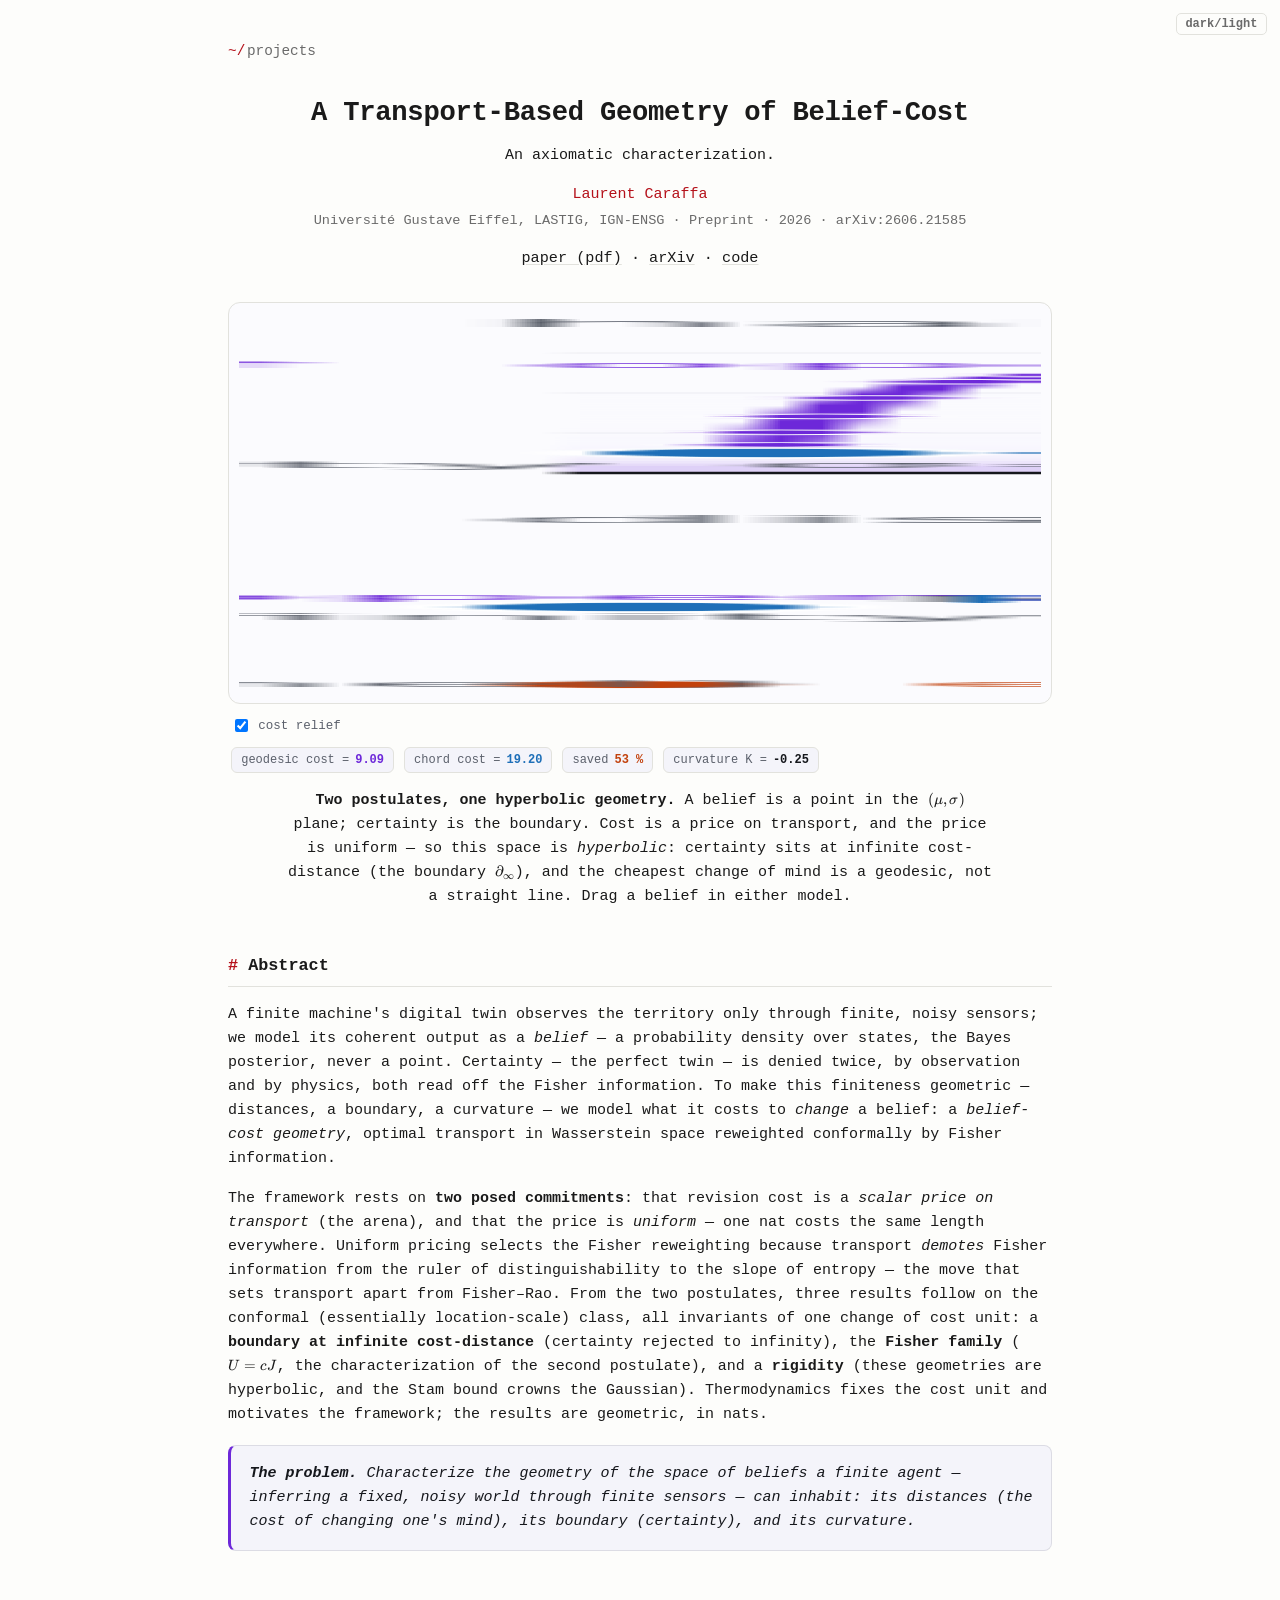
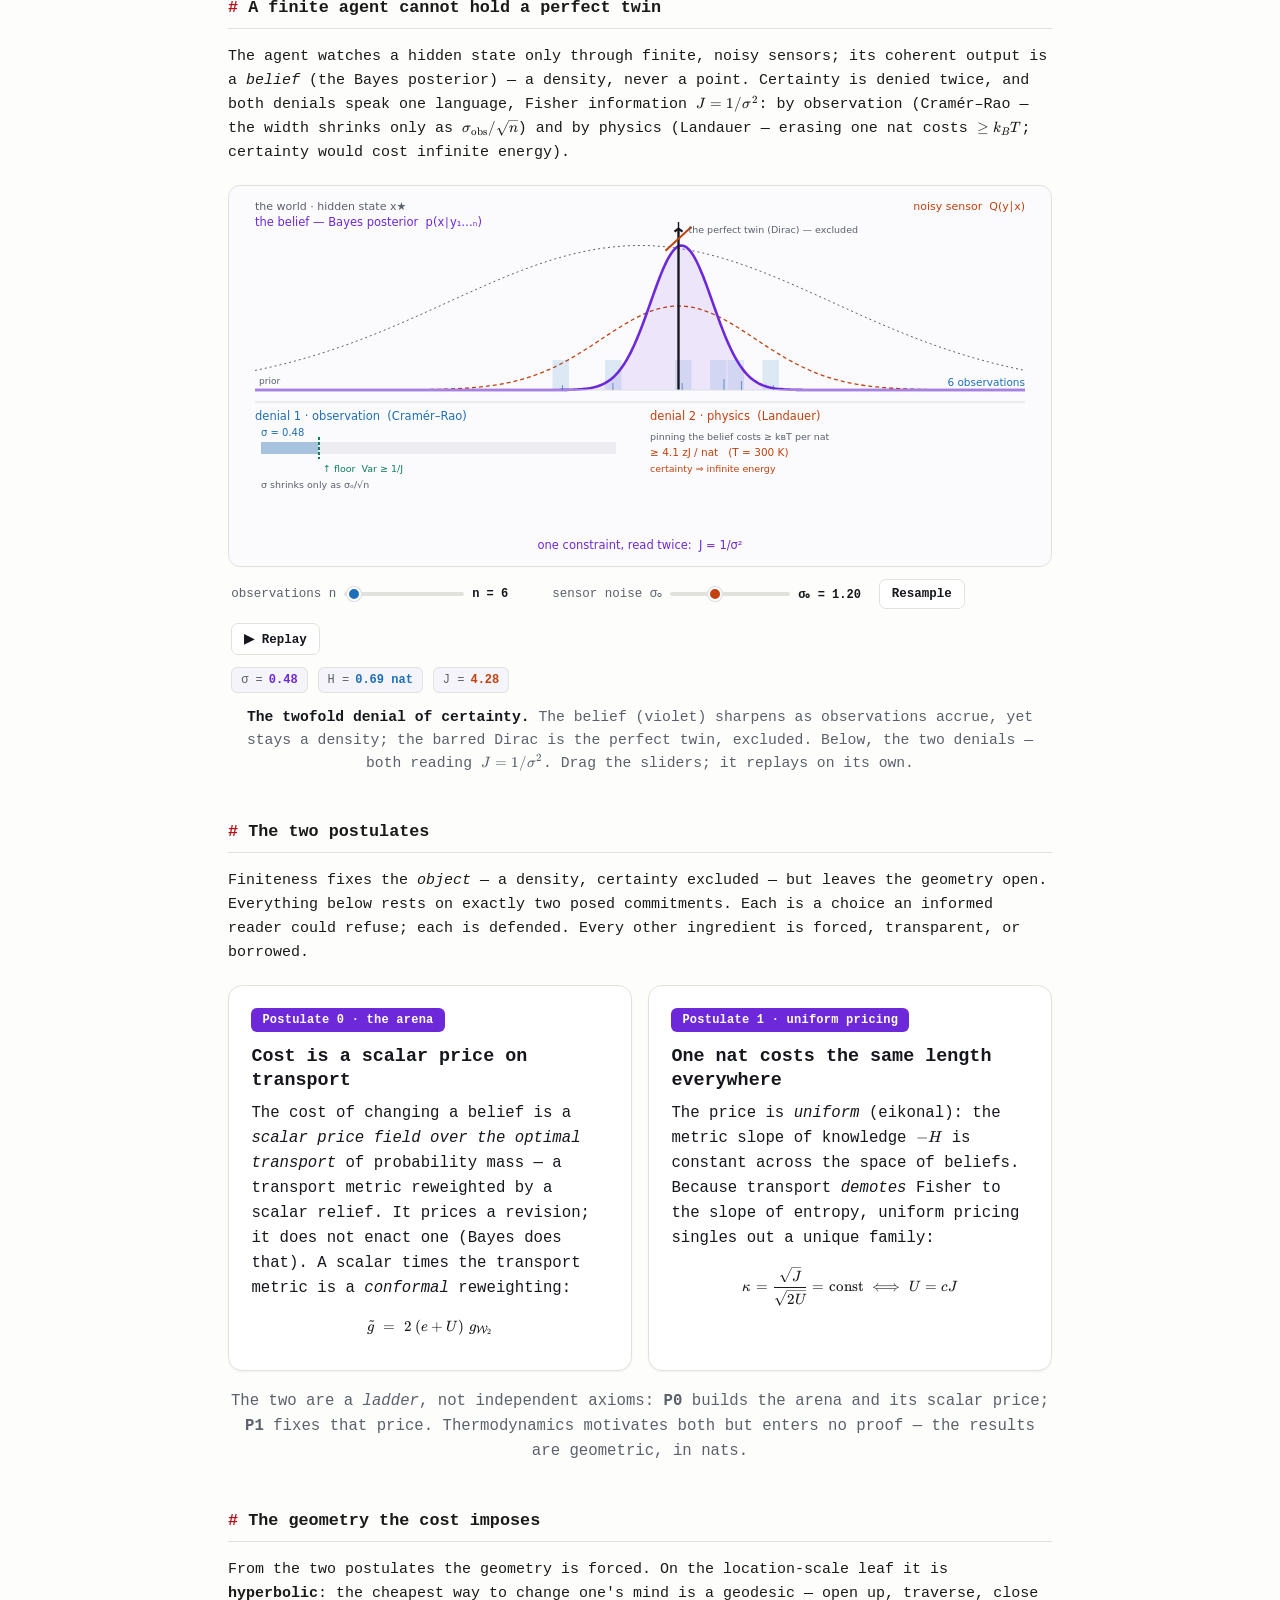
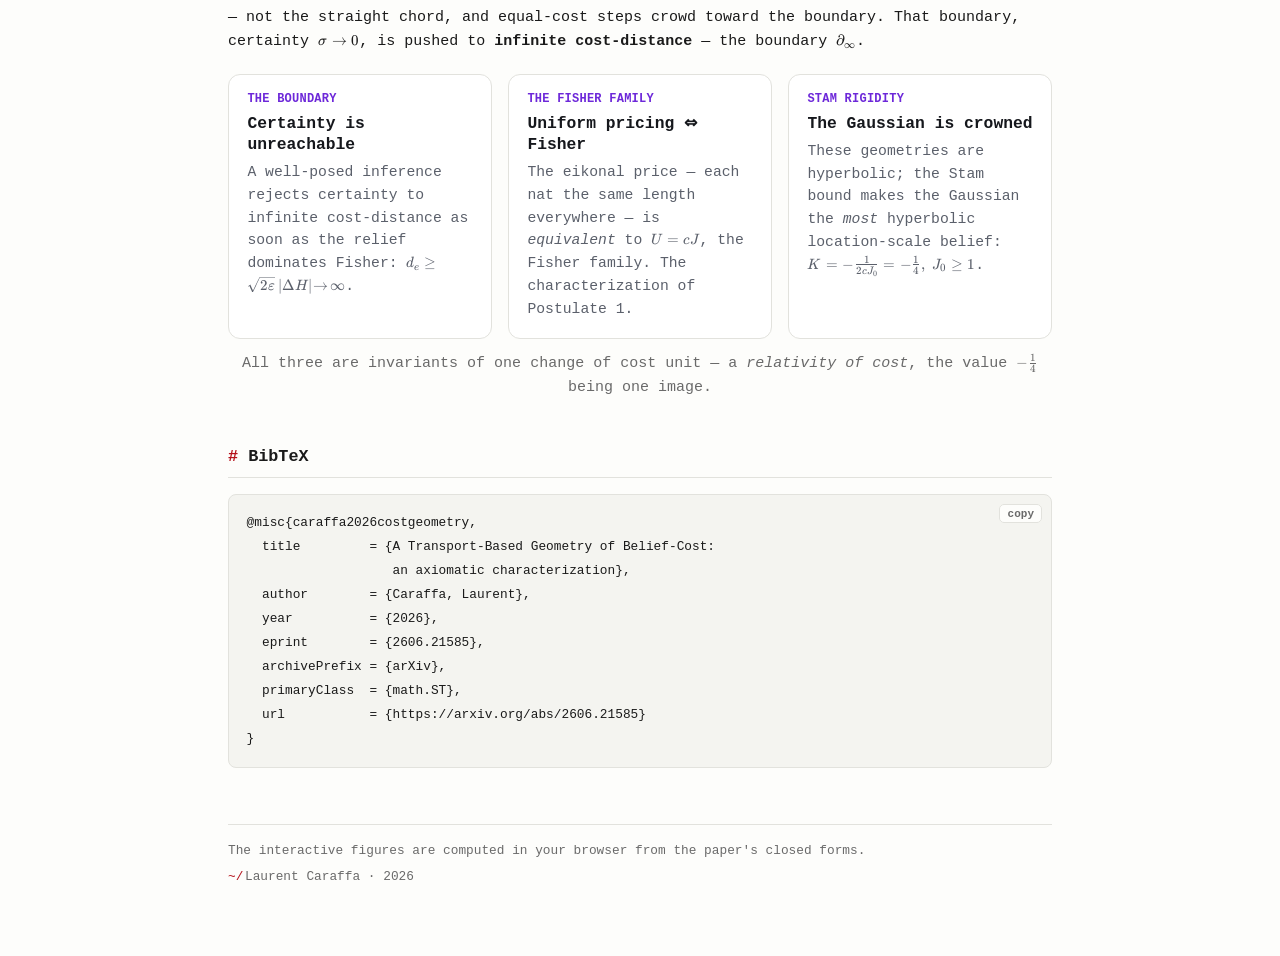
==== belief-cost-geometry/index.html @ e53a3c08 "update geom belief" ====
<!DOCTYPE html>
<html lang="en" data-theme="auto">
<head>
  <meta charset="utf-8">
  <meta name="viewport" content="width=device-width, initial-scale=1">

  <meta name="title" content="A Transport-Based Geometry of Belief-Cost — Laurent Caraffa">
  <meta name="description" content="A finite agent cannot hold a perfect twin of the world. From two postulates — cost is a price on transport, and the price is uniform — a hyperbolic geometry of belief follows, with certainty at infinite cost-distance.">
  <meta name="keywords" content="belief-cost geometry, optimal transport, Wasserstein, Fisher information, Bayesian inference, information geometry, entropy, thermodynamics of computation, Stam inequality">
  <meta name="author" content="Laurent Caraffa">

  <meta property="og:type" content="article">
  <meta property="og:title" content="A Transport-Based Geometry of Belief-Cost">
  <meta property="og:description" content="Two postulates, one hyperbolic geometry of belief. Interactive research-project page.">

  <meta name="citation_title" content="A Transport-Based Geometry of Belief-Cost: an axiomatic characterization">
  <meta name="citation_author" content="Caraffa, Laurent">
  <meta name="citation_publication_date" content="2026">
  <meta name="citation_arxiv_id" content="2606.21585">
  <meta name="citation_pdf_url" content="https://arxiv.org/pdf/2606.21585">
  <meta name="theme-color" content="#11131a">

  <title>A Transport-Based Geometry of Belief-Cost — Laurent Caraffa</title>
  <link rel="icon" href="../assets/favicon.svg">

  <link rel="stylesheet" href="vendor/katex/katex.min.css">
  <link rel="stylesheet" href="style.css">

  <script defer src="vendor/katex/katex.min.js"></script>
  <script type="module" src="js/main.js"></script>
  <script defer src="theme.js"></script>
</head>
<body>
  <button id="theme-toggle" class="theme-toggle" aria-label="toggle theme">dark/light</button>

  <main>
    <p class="back"><a href="../"><span class="prompt">~/</span>projects</a></p>

    <header class="page-head">
      <h1>A Transport-Based Geometry of Belief-Cost</h1>
      <p class="tagline">An axiomatic characterization.</p>
      <p class="authors"><a href="https://www.umr-lastig.fr/laurent-caraffa/">Laurent Caraffa</a></p>
      <p class="venue">Université Gustave Eiffel, LASTIG, IGN-ENSG · Preprint · 2026 · arXiv:2606.21585</p>
      <p class="links">
        <a href="https://arxiv.org/pdf/2606.21585">paper (pdf)</a> ·
        <a href="https://arxiv.org/abs/2606.21585">arXiv</a> ·
        <a href="https://github.com/lcaraffa/belief-cost-geometry">code</a>
      </p>
    </header>

    <!-- the geometry (headline figure) -->
    <section id="geometry" class="teaser">
      <div class="fig"><div data-fig="geometry"></div></div>
      <p class="fig-lead">
        <b>Two postulates, one hyperbolic geometry.</b> A belief is a point in the
        <span data-tex="(\mu,\sigma)"></span> plane; certainty is the boundary. Cost is a price on transport,
        and the price is uniform — so this space is <em>hyperbolic</em>: certainty sits at infinite
        cost-distance (the boundary <span data-tex="\partial_\infty"></span>), and the cheapest change of mind is a geodesic, not a straight line.
        <span style="white-space:nowrap">Drag a belief in either model.</span>
      </p>
    </section>

    <section>
      <h2>Abstract</h2>
      <p>A finite machine's digital twin observes the territory only through finite, noisy sensors; we
        model its coherent output as a <em>belief</em> — a probability density over states, the Bayes
        posterior, never a point. Certainty — the perfect twin — is denied twice, by observation and by
        physics, both read off the Fisher information. To make this finiteness geometric — distances, a
        boundary, a curvature — we model what it costs to <em>change</em> a belief: a
        <em>belief-cost geometry</em>, optimal transport in Wasserstein space reweighted conformally by
        Fisher information.</p>
      <p>The framework rests on <strong>two posed commitments</strong>: that revision cost is a
        <em>scalar price on transport</em> (the arena), and that the price is <em>uniform</em> — one nat
        costs the same length everywhere. Uniform pricing selects the Fisher reweighting because transport
        <em>demotes</em> Fisher information from the ruler of distinguishability to the slope of entropy
        — the move that sets transport apart from Fisher–Rao. From the two postulates, three results
        follow on the conformal (essentially location-scale) class, all invariants of one change of cost
        unit: a <strong>boundary at infinite cost-distance</strong> (certainty rejected to infinity), the
        <strong>Fisher family</strong> (<span data-tex="U=cJ"></span>, the characterization of the second
        postulate), and a <strong>rigidity</strong> (these geometries are hyperbolic, and the Stam bound
        crowns the Gaussian). Thermodynamics fixes the cost unit and motivates the framework; the results
        are geometric, in nats.</p>
      <div class="problembox">
        <strong>The problem.</strong> Characterize the geometry of the space of beliefs a finite agent —
        inferring a fixed, noisy world through finite sensors — can inhabit: its <em>distances</em> (the
        cost of changing one's mind), its <em>boundary</em> (certainty), and its <em>curvature</em>.
      </div>
    </section>

    <section id="problem">
      <h2>A finite agent cannot hold a perfect twin</h2>
      <p>The agent watches a hidden state only through finite, noisy sensors; its coherent output is a
        <em>belief</em> (the Bayes posterior) — a density, never a point. Certainty is denied twice, and both
        denials speak one language, Fisher information <span data-tex="J=1/\sigma^2"></span>: by observation
        (Cramér–Rao — the width shrinks only as <span data-tex="\sigma_{\mathrm{obs}}/\sqrt n"></span>) and by
        physics (Landauer — erasing one nat costs <span data-tex="\ge k_BT"></span>; certainty would cost
        infinite energy).</p>
      <div class="fig"><div data-fig="twin"></div></div>
      <p class="caption"><b>The twofold denial of certainty.</b> The belief (violet) sharpens
        as observations accrue, yet stays a density; the barred Dirac is the perfect twin, excluded. Below, the
        two denials — both reading <span data-tex="J=1/\sigma^2"></span>. Drag the sliders; it replays on its own.</p>
    </section>

    <section>
      <h2>The two postulates</h2>
      <p>Finiteness fixes the <em>object</em> — a density, certainty excluded — but leaves the geometry
        open. Everything below rests on exactly two posed commitments. Each is a choice an informed reader
        could refuse; each is defended. Every other ingredient is forced, transparent, or borrowed.</p>
      <div class="cards">
        <div class="post">
          <span class="tag">Postulate 0 · the arena</span>
          <h3>Cost is a scalar price on transport</h3>
          <p>The cost of changing a belief is a <em>scalar price field over the optimal transport</em> of
            probability mass — a transport metric reweighted by a scalar relief. It prices a revision; it does
            not enact one (Bayes does that). A scalar times the transport metric is a <em>conformal</em>
            reweighting:</p>
          <div class="formula-center" data-tex="\tilde g \;=\; 2\,(e+U)\,\,g_{\mathcal W_2}" data-display="1"></div>
        </div>
        <div class="post">
          <span class="tag">Postulate 1 · uniform pricing</span>
          <h3>One nat costs the same length everywhere</h3>
          <p>The price is <em>uniform</em> (eikonal): the metric slope of knowledge <span data-tex="-H"></span>
            is constant across the space of beliefs. Because transport <em>demotes</em> Fisher to the slope of
            entropy, uniform pricing singles out a unique family:</p>
          <div class="formula-center" data-tex="\kappa=\frac{\sqrt J}{\sqrt{2U}}=\text{const}\;\Longleftrightarrow\; U=cJ" data-display="1"></div>
        </div>
      </div>
      <p class="ladder">The two are a <em>ladder</em>, not independent axioms: <strong>P0</strong> builds the
        arena and its scalar price; <strong>P1</strong> fixes that price. Thermodynamics motivates both but
        enters no proof — the results are geometric, in nats.</p>
    </section>

    <section>
      <h2>The geometry the cost imposes</h2>
      <p>From the two postulates the geometry is forced. On the location-scale leaf it is
        <strong>hyperbolic</strong>: the cheapest way to change one's mind is a geodesic — open up,
        traverse, close — not the straight chord, and equal-cost steps crowd toward the boundary. That
        boundary, certainty <span data-tex="\sigma\to0"></span>, is pushed to <strong>infinite
        cost-distance</strong> — the boundary <span data-tex="\partial_\infty"></span>.</p>
      <div class="cards-3">
        <div class="res">
          <div class="rk">The boundary</div>
          <h3>Certainty is unreachable</h3>
          <p>A well-posed inference rejects certainty to infinite cost-distance as soon as the relief dominates Fisher:
            <span data-tex="d_e\ge\sqrt{2\varepsilon}\,|\Delta H|\!\to\!\infty"></span>.</p>
        </div>
        <div class="res">
          <div class="rk">The Fisher family</div>
          <h3>Uniform pricing ⇔ Fisher</h3>
          <p>The eikonal price — each nat the same length everywhere — is <em>equivalent</em> to
            <span data-tex="U=cJ"></span>, the Fisher family. The characterization of Postulate 1.</p>
        </div>
        <div class="res">
          <div class="rk">Stam rigidity</div>
          <h3>The Gaussian is crowned</h3>
          <p>These geometries are hyperbolic; the Stam bound makes the Gaussian the <em>most</em> hyperbolic
            location-scale belief: <span data-tex="K=-\tfrac{1}{2cJ_0}=-\tfrac14,\; J_0\ge1"></span>.</p>
        </div>
      </div>
      <p class="closing">All three are invariants of one change of cost unit — a <em>relativity of cost</em>,
        the value <span data-tex="-\tfrac14"></span> being one image.</p>
    </section>

    <section>
      <h2>BibTeX</h2>
      <pre class="bibtex"><button class="copy" type="button" aria-label="copy bibtex">copy</button><code>@misc{caraffa2026costgeometry,
  title         = {A Transport-Based Geometry of Belief-Cost:
                   an axiomatic characterization},
  author        = {Caraffa, Laurent},
  year          = {2026},
  eprint        = {2606.21585},
  archivePrefix = {arXiv},
  primaryClass  = {math.ST},
  url           = {https://arxiv.org/abs/2606.21585}
}</code></pre>
    </section>

    <footer>
      <p>The interactive figures are computed in your browser from the paper's closed forms.</p>
      <p><a href="../"><span class="prompt">~/</span>Laurent Caraffa</a> · <span id="year"></span></p>
    </footer>
  </main>

  <script>
    document.getElementById("year").textContent = new Date().getFullYear();
    document.querySelectorAll(".copy").forEach(btn => {
      btn.addEventListener("click", () => {
        const code = btn.parentElement.querySelector("code").textContent;
        navigator.clipboard.writeText(code).then(() => {
          const prev = btn.textContent;
          btn.textContent = "copied";
          setTimeout(() => (btn.textContent = prev), 1200);
        });
      });
    });
  </script>
</body>
</html>
---- belief-cost-geometry/style.css ----
/* style.css — belief-cost-geometry project page.
   Lightweight monospace page (Sparkling-Wasure style) that keeps the two
   interactive canvas figures + KaTeX. Figure semantics (belief=violet,
   info=blue, energy=orange) mirror js/util.js; the canvas .stage stays light
   in both themes. Single self-contained sheet — no Bulma, no template. */

:root {
  --bg: #fdfdfb; --fg: #1a1a1a; --muted: #6a6a6a;
  --accent: #b5121b; --accent-hover: #8e0e15; --line: #e2e2dd; --code-bg: #f4f4f0;
  /* figure semantics */
  --belief: #6D28D9; --info: #1E6FB8; --energy: #C2410C; --proved: #0E7C5A;
  --ink: #15171C; --ink-2: #5B606B; --hair: #DCDCE4;
  --surface: #ffffff; --surface-2: #f4f4fa;
  --shadow-sm: 0 1px 2px rgb(0 0 0 / .05);
  --mono: ui-monospace, "SF Mono", "JetBrains Mono", "IBM Plex Mono",
          Menlo, Consolas, "Liberation Mono", monospace;
}
:root[data-theme="dark"] {
  --bg: #11131a; --fg: #d6d6d0; --muted: #7e8696;
  --accent: #ff5f6d; --accent-hover: #ff8088; --line: #232631; --code-bg: #171a22;
  --ink: #d6d6d0; --ink-2: #9aa1ad; --hair: #222633;
  --surface: #171a22; --surface-2: #1b1e27;
  --shadow-sm: 0 1px 2px rgb(0 0 0 / .25);
}
@media (prefers-color-scheme: dark) {
  :root[data-theme="auto"] {
    --bg: #11131a; --fg: #d6d6d0; --muted: #7e8696;
    --accent: #ff5f6d; --accent-hover: #ff8088; --line: #232631; --code-bg: #171a22;
    --ink: #d6d6d0; --ink-2: #9aa1ad; --hair: #222633;
    --surface: #171a22; --surface-2: #1b1e27;
    --shadow-sm: 0 1px 2px rgb(0 0 0 / .25);
  }
}

* { box-sizing: border-box; }
html, body { background: var(--bg); }
body {
  margin: 0; color: var(--fg);
  font-family: var(--mono); font-size: 15px; line-height: 1.6;
}
main { max-width: 54rem; margin: 0 auto; padding: 2.5rem 1.25rem 4rem; }

a {
  color: var(--fg); text-decoration: underline;
  text-decoration-color: var(--line); text-underline-offset: 2px;
}
a:hover { color: var(--accent); text-decoration-color: var(--accent); }
.prompt { color: var(--accent); margin-right: .1rem; }
em { font-style: italic; }
strong { font-weight: 600; }

/* back link + theme toggle */
.back { margin: 0 0 1.75rem; font-size: .9rem; }
.back a { color: var(--muted); text-decoration: none; }
.back a:hover { color: var(--accent); }
.theme-toggle {
  position: fixed; top: .8rem; right: .8rem; z-index: 50;
  font: 600 12px var(--mono); color: var(--muted);
  background: var(--bg); border: 1px solid var(--line);
  border-radius: 5px; padding: .2rem .55rem; cursor: pointer;
}
.theme-toggle:hover { color: var(--accent); border-color: var(--accent); }

/* header */
.page-head { text-align: center; }
.page-head h1 { font-size: 1.7rem; font-weight: 600; margin: 0; letter-spacing: -.01em; }
.tagline { color: var(--fg); margin: .6rem auto .9rem; max-width: 40rem; }
.authors { margin: .5rem 0 .2rem; }
.authors a { color: var(--accent); text-decoration: none; }
.authors a:hover { text-decoration: underline; }
.venue { color: var(--muted); font-size: .85rem; margin: .2rem 0 .9rem; }
.links { font-size: .95rem; margin: 0; }

/* sections */
section { margin-top: 2.75rem; }
section.teaser { margin-top: 2rem; }
h2 {
  font-size: 1.05rem; font-weight: 600; margin: 0 0 1rem;
  padding-bottom: .4rem; border-bottom: 1px solid var(--line);
}
h2::before { content: "# "; color: var(--accent); }
section p { margin: 0 0 1rem; }
section p:last-child { margin-bottom: 0; }
.fig-lead { text-align: center; color: var(--fg); margin: 1rem auto 0; max-width: 44rem; }
.closing { text-align: center; color: var(--muted); margin-top: .8rem; }

/* ---- interactive figures (canvas + controls) --------------------------- */
.fig { margin: 1.25rem 0 .5rem; }
.stage { border: 1px solid var(--line); border-radius: 12px; background: #FBFBFE; padding: 10px; overflow: hidden; }
.fig canvas { display: block; width: 100%; border-radius: 6px; touch-action: none; }
.caption { font-size: .92rem; line-height: 1.55; color: var(--ink-2); margin: .8rem .2rem 0; text-align: center; }
.caption b { color: var(--ink); font-weight: 650; }
.figerr { color: var(--energy); font: 13px var(--mono); padding: 20px; }

.controls { display: flex; flex-wrap: wrap; gap: 14px 18px; align-items: center; margin: .75rem .2rem 0; }
.ctl { display: flex; align-items: center; gap: 8px; font: 500 12.5px/1 var(--mono); color: var(--ink-2); }
.sl-lab { white-space: nowrap; }
input[type=range].sl { -webkit-appearance: none; appearance: none; height: 4px; width: 120px; border-radius: 3px; background: var(--line); outline: none; margin: 0; }
input[type=range].sl::-webkit-slider-thumb { -webkit-appearance: none; width: 14px; height: 14px; border-radius: 50%; background: var(--belief); border: 2px solid #fff; box-shadow: 0 0 0 1px var(--hair); cursor: pointer; }
input[type=range].sl::-moz-range-thumb { width: 14px; height: 14px; border: 2px solid #fff; border-radius: 50%; background: var(--belief); cursor: pointer; }
input[type=range].sl-info::-webkit-slider-thumb { background: var(--info); }
input[type=range].sl-info::-moz-range-thumb { background: var(--info); }
input[type=range].sl-energie::-webkit-slider-thumb { background: var(--energy); }
input[type=range].sl-energie::-moz-range-thumb { background: var(--energy); }
.sl-val { font: 600 12px var(--mono); color: var(--ink); min-width: 62px; }
.btn { font: 600 12.5px var(--mono); color: var(--ink); background: var(--surface); border: 1px solid var(--line); border-radius: 7px; padding: 7px 12px; cursor: pointer; }
.btn:hover { border-color: var(--belief); color: var(--belief); }
.tg { display: inline-flex; align-items: center; gap: 7px; font: 500 12.5px var(--mono); color: var(--ink-2); cursor: pointer; }
.readouts { display: flex; flex-wrap: wrap; gap: 8px 10px; margin: .75rem .2rem 0; }
.ro { display: inline-flex; align-items: baseline; gap: 6px; font: 600 12px var(--mono); background: var(--surface-2); border: 1px solid var(--line); border-radius: 6px; padding: 5px 9px; }
.ro-k { color: var(--ink-2); font-weight: 500; }
.ro-v { color: var(--ink); }
.ro-soudure { color: var(--belief); } .ro-info { color: var(--info); } .ro-energie { color: var(--energy); } .ro-encre { color: var(--ink); }

/* ---- the central problem, boxed ---------------------------------------- */
.problembox {
  border: 1px solid var(--hair); border-left: 3px solid var(--belief);
  background: var(--surface-2); border-radius: 8px; padding: 1rem 1.15rem; margin: 1.1rem 0 0;
  font-style: italic; color: var(--ink); text-align: left;
}

/* ---- card grids -------------------------------------------------------- */
.cards { display: grid; grid-template-columns: 1fr 1fr; gap: 1rem; margin-top: 1.25rem; }
.cards-3 { display: grid; grid-template-columns: repeat(3, 1fr); gap: 1rem; margin-top: 1.25rem; }

.post { height: 100%; border: 1px solid var(--line); border-radius: 14px; background: var(--surface); box-shadow: var(--shadow-sm); padding: 1.4rem 1.4rem 1.2rem; }
.post .tag { display: inline-block; font: 700 12px/1 var(--mono); letter-spacing: .02em; color: #fff; background: var(--belief); padding: 6px 11px; border-radius: 6px; margin-bottom: .7rem; }
.post h3 { font: 650 1.15rem/1.3 var(--mono); color: var(--ink); margin: .1rem 0 .5rem; }
.post p { font-size: .98rem; line-height: 1.6; color: var(--ink); margin: .4rem 0; text-align: left; }
.ladder { font-size: .98rem; color: var(--ink-2); margin-top: 1.1rem; text-align: center; }

.res { height: 100%; border: 1px solid var(--line); border-radius: 12px; background: var(--surface); padding: 1.1rem 1.15rem; }
.res .rk { font: 700 12px/1 var(--mono); letter-spacing: .02em; text-transform: uppercase; color: var(--belief); }
.res h3 { font: 650 1.02rem/1.3 var(--mono); color: var(--ink); margin: .5rem 0 .35rem; }
.res p { font-size: .92rem; line-height: 1.55; color: var(--ink-2); margin: .3rem 0; text-align: left; }

/* ---- KaTeX ------------------------------------------------------------- */
.katex { font-size: 1.03em; }
.formula-center { margin: .9rem 0; text-align: center; }
.post .formula-center { margin: .7rem 0 0; }

/* ---- bibtex ------------------------------------------------------------ */
.bibtex {
  position: relative; background: var(--code-bg); border: 1px solid var(--line);
  border-radius: 8px; padding: 1rem 1.1rem; margin: 0; overflow-x: auto;
}
.bibtex code { font-family: var(--mono); font-size: .8rem; line-height: 1.5; color: var(--fg); white-space: pre; }
.copy {
  position: absolute; top: .55rem; right: .55rem;
  font: 600 11px var(--mono); color: var(--muted);
  background: var(--bg); border: 1px solid var(--line);
  border-radius: 5px; padding: .15rem .45rem; cursor: pointer;
}
.copy:hover { color: var(--accent); border-color: var(--accent); }

/* ---- footer ------------------------------------------------------------ */
footer {
  margin-top: 3.5rem; padding-top: 1rem; border-top: 1px solid var(--line);
  color: var(--muted); font-size: .8rem;
}
footer p { margin: 0 0 .3rem; }
footer a { color: var(--muted); text-decoration: none; }
footer a:hover { color: var(--accent); }

/* ---- mobile ------------------------------------------------------------ */
@media (max-width: 46rem) {
  .cards, .cards-3 { grid-template-columns: 1fr; }
}
@media (max-width: 30rem) {
  .page-head h1 { font-size: 1.4rem; }
}
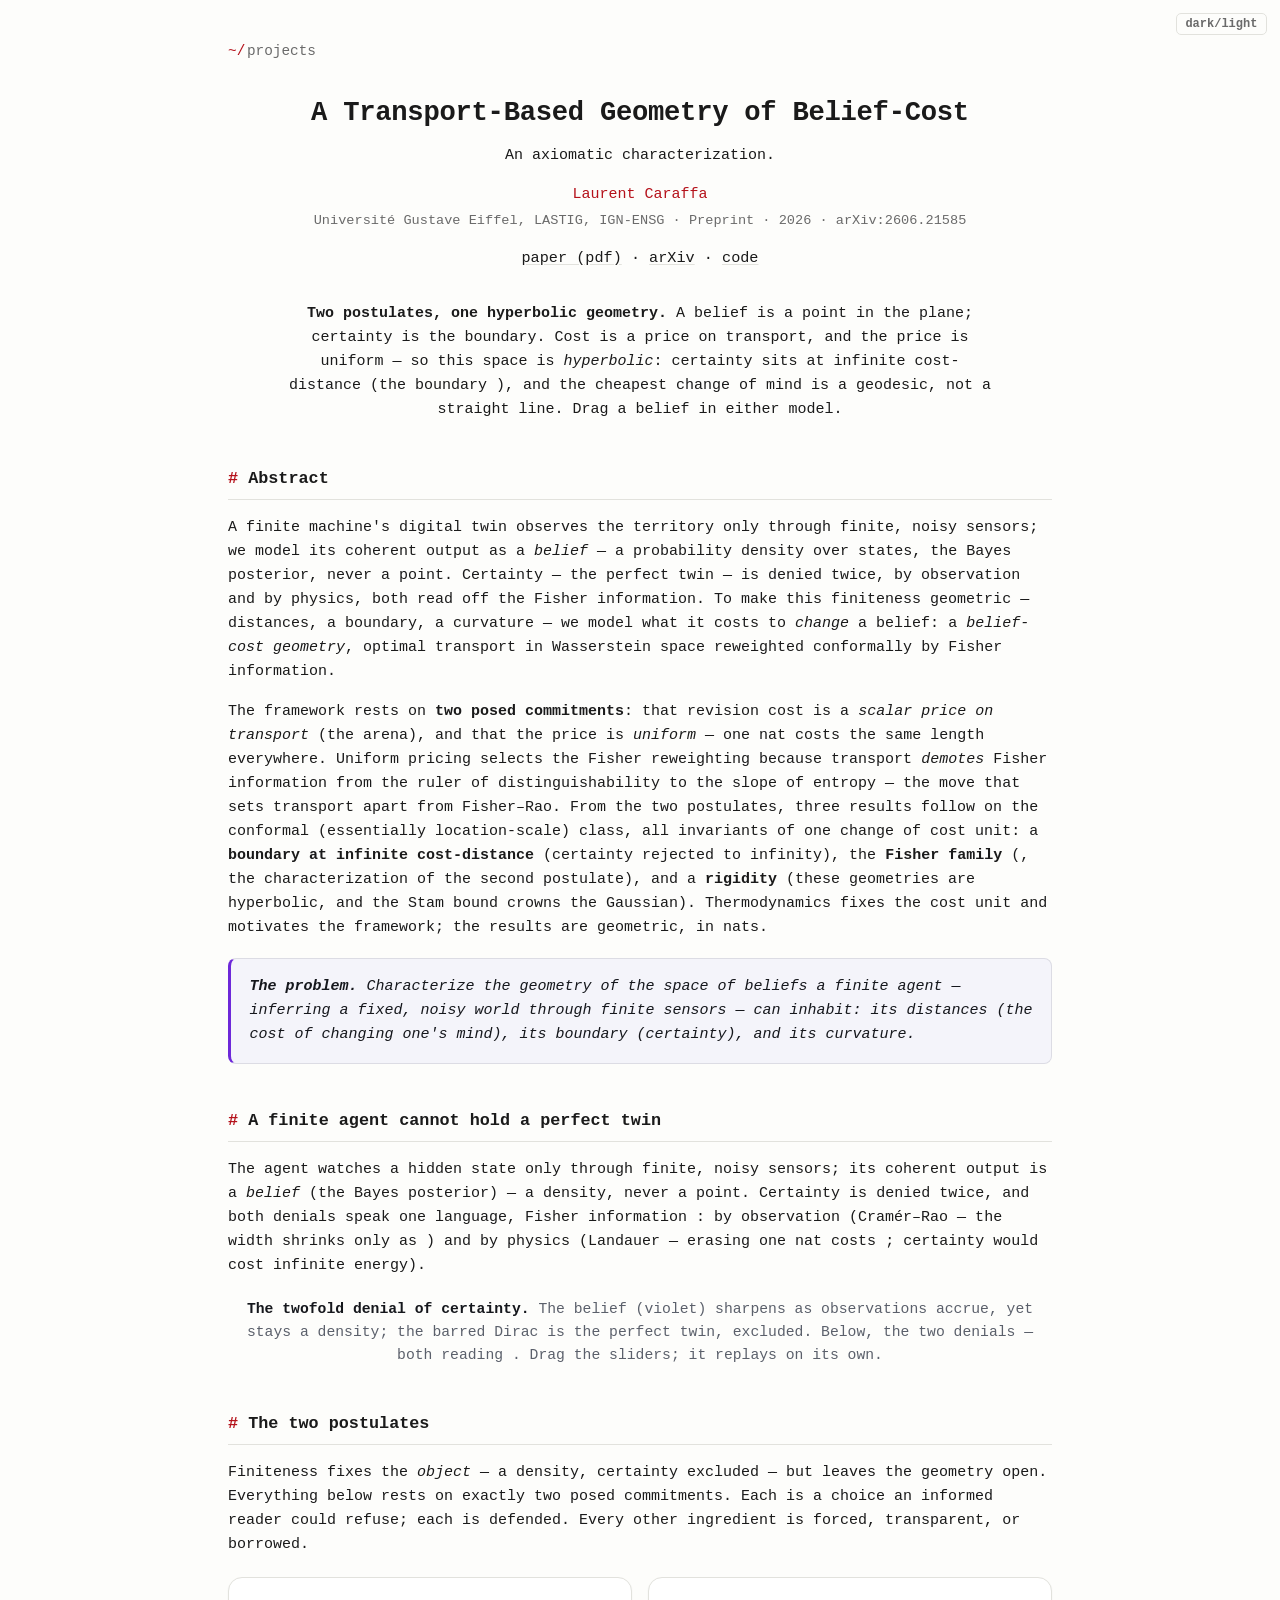
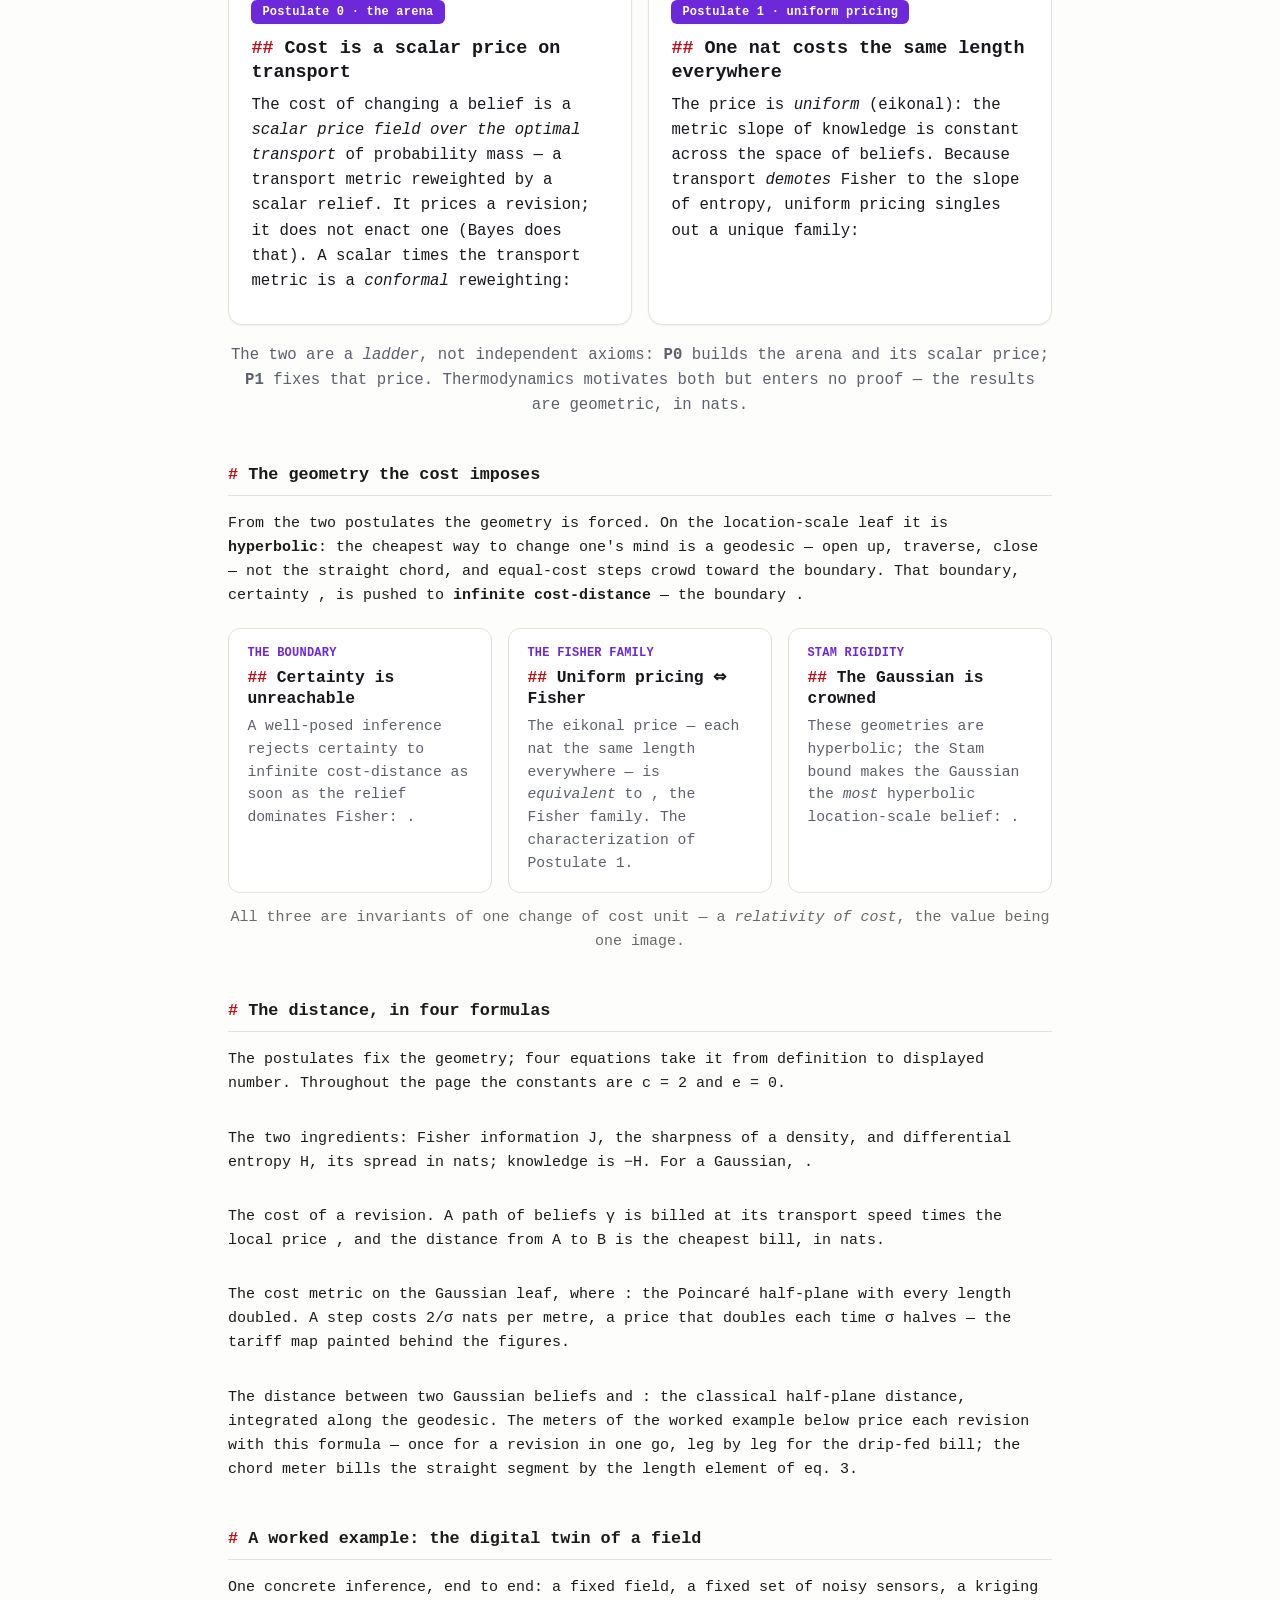
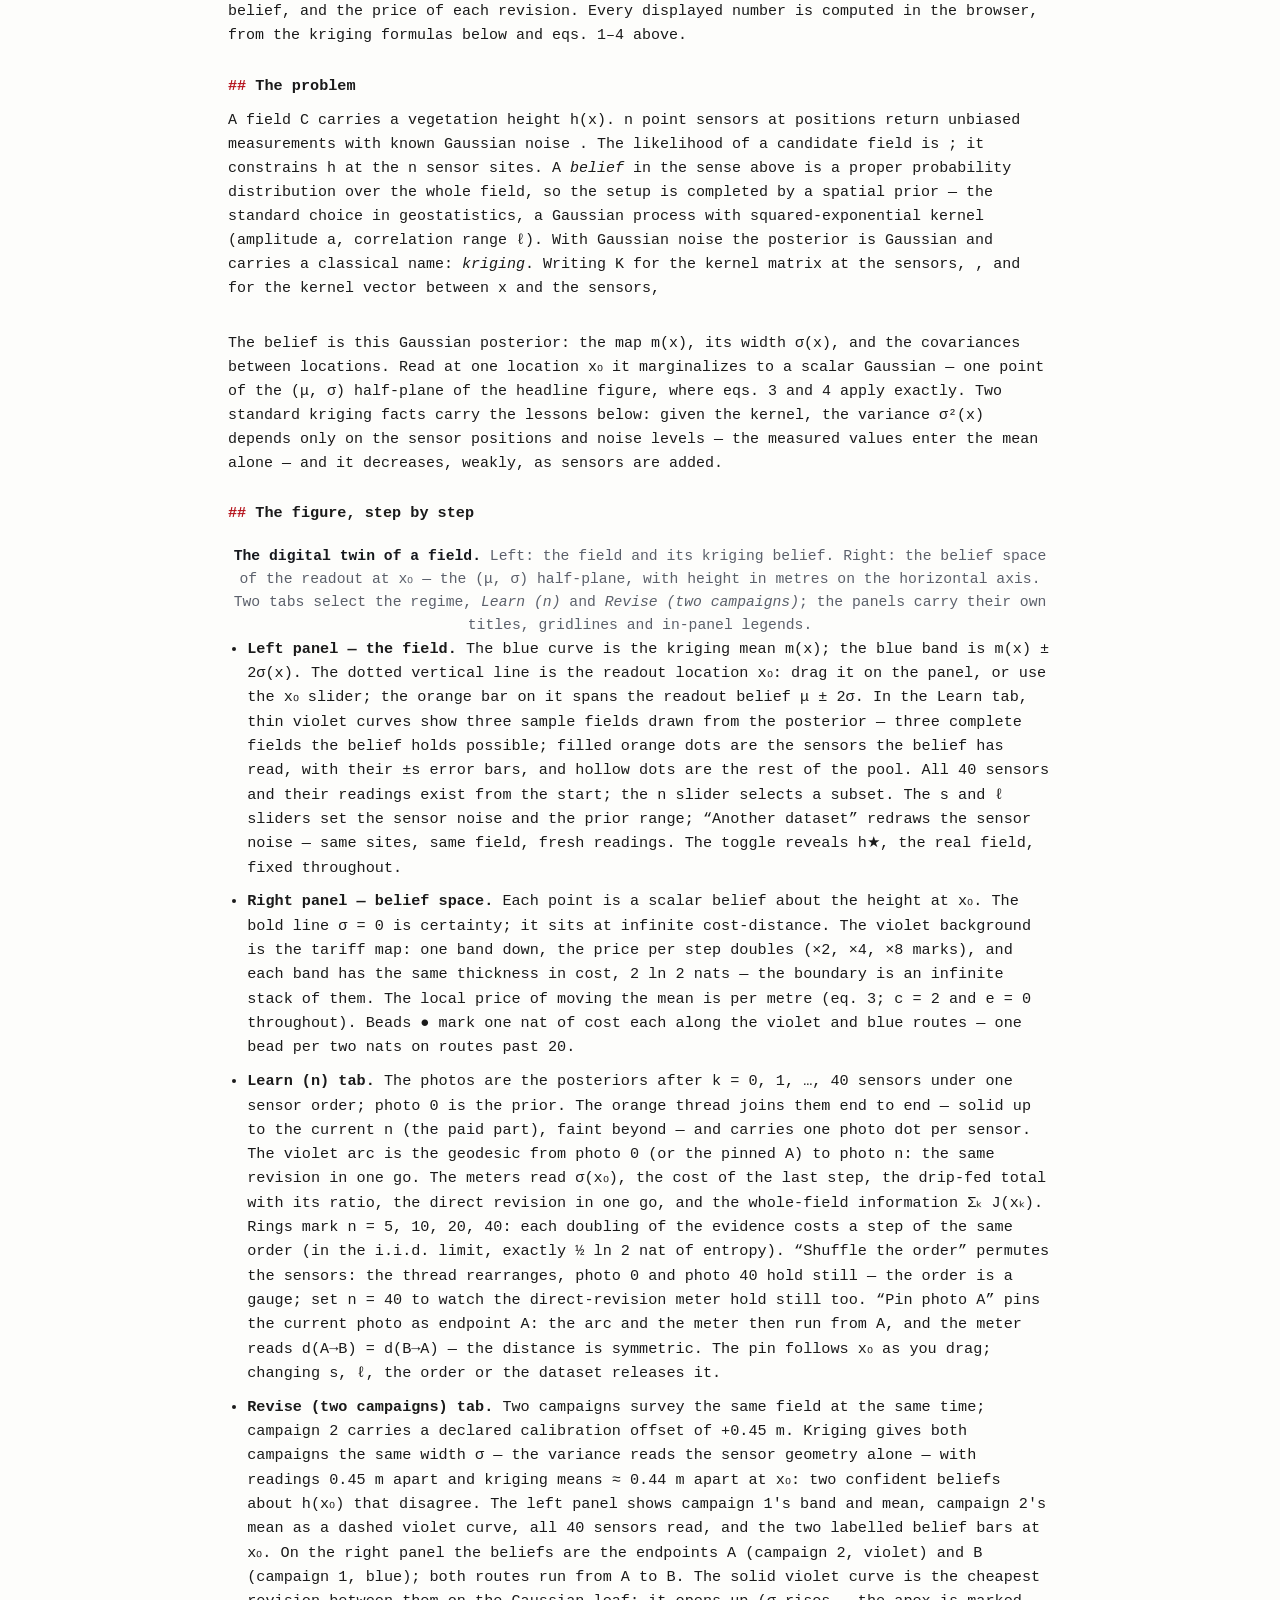
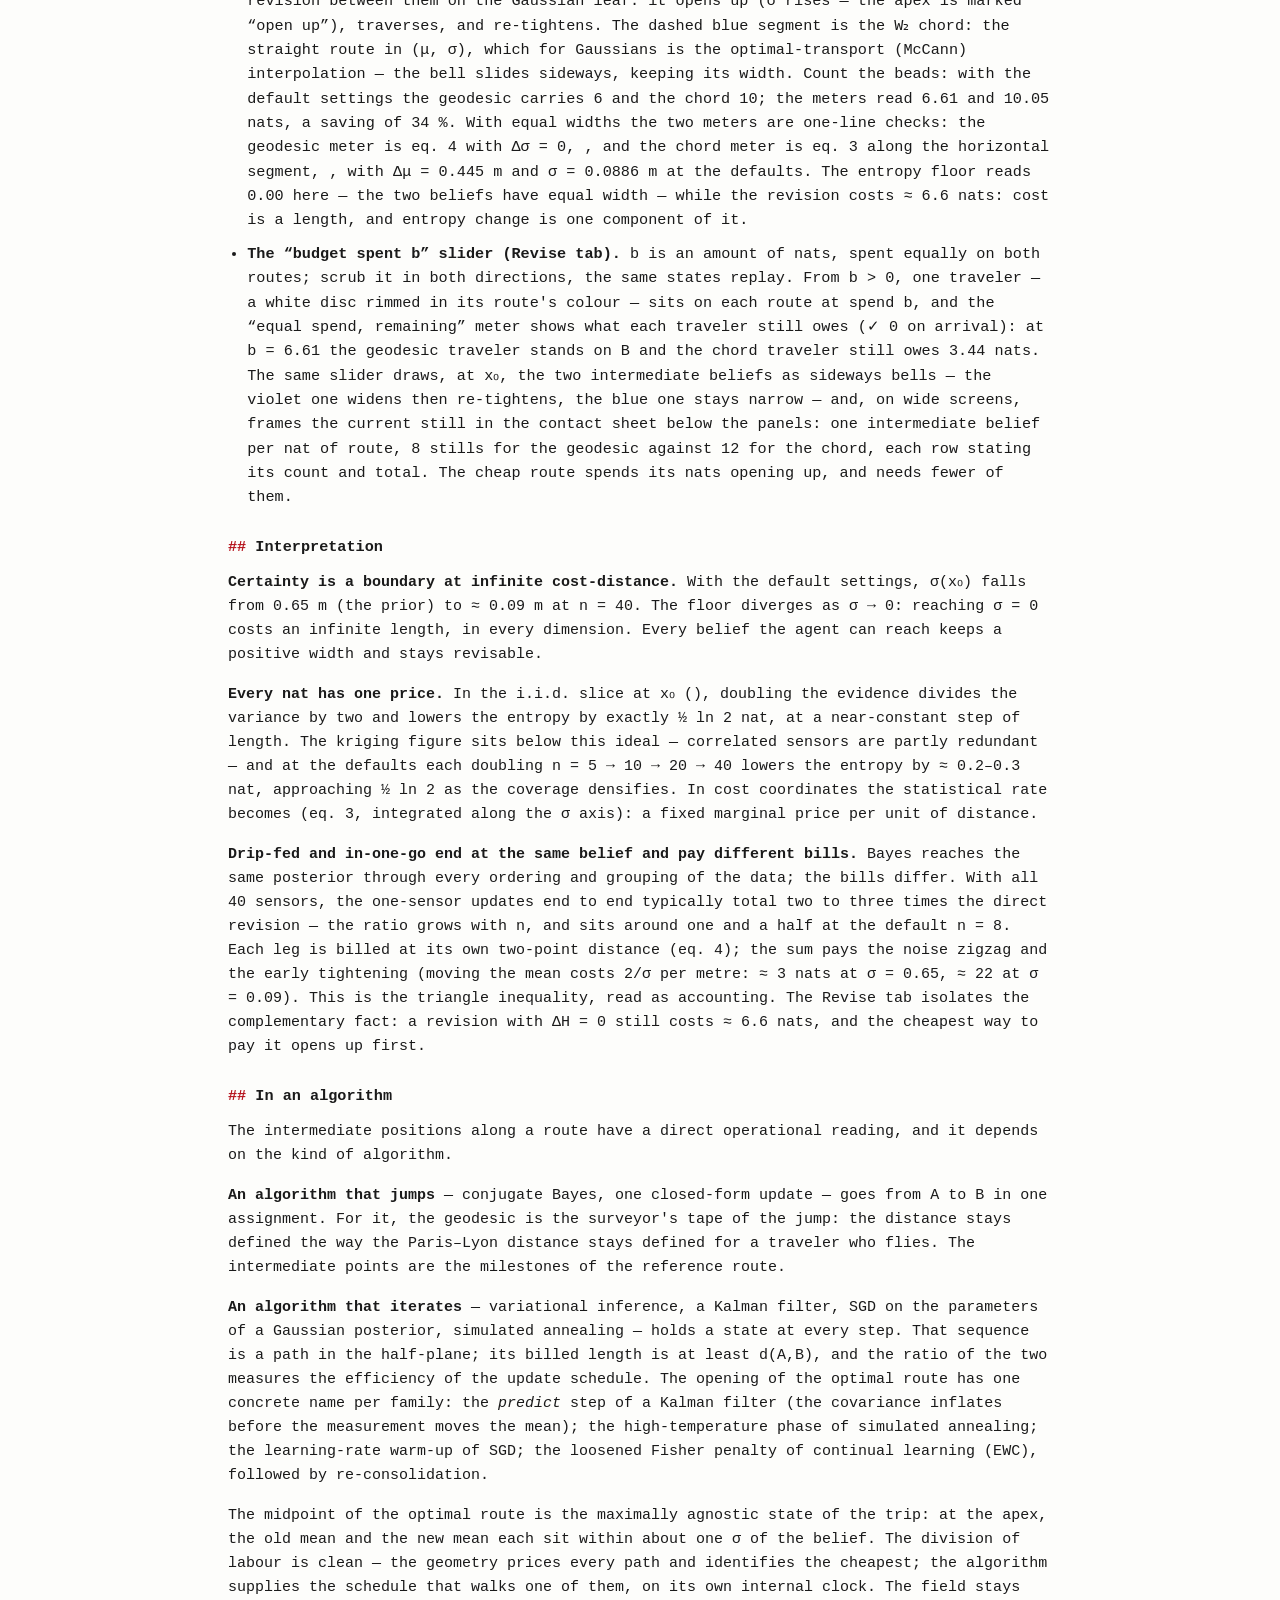
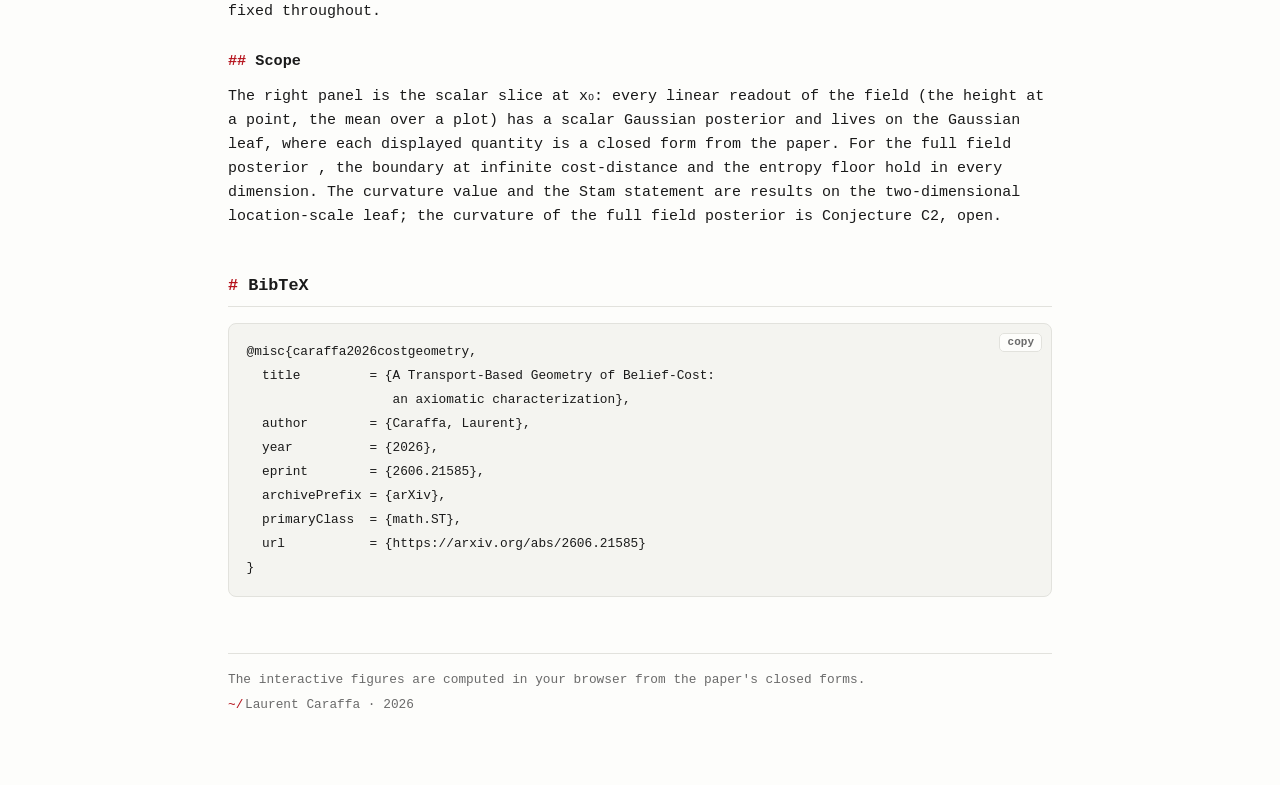
==== commit ef8bef18: "add dt example on belief geometrie" ====
--- a/belief-cost-geometry/index.html
+++ b/belief-cost-geometry/index.html
@@ -161,6 +161,192 @@
         the value <span data-tex="-\tfrac14"></span> being one image.</p>
     </section>
 
+    <!-- ===== the distance, in four formulas ===== -->
+    <section id="formulas">
+      <h2>The distance, in four formulas</h2>
+      <p>The postulates fix the geometry; four equations take it from definition to displayed
+        number. Throughout the page the constants are c = 2 and e = 0.</p>
+      <div class="formula-center" data-tex="J(p) = \int \frac{|\nabla p|^2}{p}, \qquad H(p) = -\int p \ln p \tag{1}" data-display="1"></div>
+      <p>The two ingredients: Fisher information J, the sharpness of a density, and differential
+        entropy H, its spread in nats; knowledge is −H. For a Gaussian,
+        <span data-tex="J = 1/\sigma^2"></span>.</p>
+      <div class="formula-center" data-tex="\ell(\gamma) = \int \sqrt{2\,(e + cJ(\gamma_t))}\;\,|\dot\gamma_t|_{\mathcal W_2}\,dt, \qquad d(A,B) = \inf_{\gamma:\,A\to B} \ell(\gamma) \tag{2}" data-display="1"></div>
+      <p>The cost of a revision. A path of beliefs γ is billed at its transport speed times the
+        local price <span data-tex="\sqrt{2(e+cJ)}"></span>, and the distance from A to B is the
+        cheapest bill, in nats.</p>
+      <div class="formula-center" data-tex="\tilde g \;=\; \frac{4}{\sigma^2}\,\bigl(d\mu^2 + d\sigma^2\bigr) \tag{3}" data-display="1"></div>
+      <p>The cost metric on the Gaussian leaf, where <span data-tex="J = 1/\sigma^2"></span>: the
+        Poincaré half-plane with every length doubled. A step costs 2/σ nats per metre, a price
+        that doubles each time σ halves — the tariff map painted behind the figures.</p>
+      <div class="formula-center" data-tex="d(A,B) \;=\; 2\,\operatorname{arcosh}\!\left(1 + \frac{(\mu_1-\mu_0)^2 + (\sigma_1-\sigma_0)^2}{2\,\sigma_0\,\sigma_1}\right) \tag{4}" data-display="1"></div>
+      <p>The distance between two Gaussian beliefs <span data-tex="A = (\mu_0, \sigma_0)"></span>
+        and <span data-tex="B = (\mu_1, \sigma_1)"></span>: the classical half-plane distance,
+        integrated along the geodesic. The meters of the worked example below price each
+        revision with this formula — once for a revision in one go, leg by leg for the drip-fed
+        bill; the chord meter bills the straight segment by the length element of eq. 3.</p>
+    </section>
+
+    <!-- ===== A worked example: the digital twin of a field ===== -->
+    <section id="digital-twin">
+      <h2>A worked example: the digital twin of a field</h2>
+      <p>One concrete inference, end to end: a fixed field, a fixed set of noisy sensors, a kriging
+        belief, and the price of each revision. Every displayed number is computed in the browser,
+        from the kriging formulas below and eqs. 1–4 above.</p>
+
+      <h3>The problem</h3>
+      <p>A field C carries a vegetation height h(x). n point sensors at positions
+        <span data-tex="x_i"></span> return unbiased measurements
+        <span data-tex="h_i = h(x_i)+\varepsilon_i"></span> with known Gaussian noise
+        <span data-tex="\varepsilon_i \sim \mathcal N(0, s_i^2)"></span>. The likelihood of a candidate
+        field is <span data-tex="\textstyle\prod_i \mathcal N(h_i;\,h(x_i), s_i^2)"></span>; it constrains h at
+        the n sensor sites. A <em>belief</em> in the sense above is a proper probability distribution
+        over the whole field, so the setup is completed by a spatial prior — the standard choice in
+        geostatistics, a Gaussian process <span data-tex="h \sim \mathrm{GP}(\mu_0, k)"></span> with
+        squared-exponential kernel <span data-tex="k(x,x') = a^2 e^{-(x-x')^2/2\ell^2}"></span>
+        (amplitude a, correlation range ℓ). With Gaussian noise the posterior is Gaussian and carries
+        a classical name: <em>kriging</em>. Writing K for the kernel matrix at the sensors,
+        <span data-tex="D=\mathrm{diag}(s_i^2)"></span>, and <span data-tex="k_*(x)"></span> for the
+        kernel vector between x and the sensors,</p>
+      <div class="formula-center" data-tex="m(x) = \mu_0 + k_*(x)^{\!\top}(K+D)^{-1}(\mathbf h-\mu_0\mathbf 1),
+        \qquad \sigma^2(x) = k(x,x) - k_*(x)^{\!\top}(K+D)^{-1}k_*(x)" data-display="1"></div>
+      <p>The belief is this Gaussian posterior: the map m(x), its width σ(x), and the covariances
+        between locations. Read at one location x₀ it marginalizes to a scalar Gaussian
+        <span data-tex="\mathcal N(\mu,\sigma^2)"></span> — one point of the (μ, σ) half-plane of the
+        headline figure, where eqs. 3 and 4 apply exactly. Two standard kriging facts
+        carry the lessons below: given the kernel, the variance σ²(x) depends only on the sensor
+        positions and noise levels — the measured values enter the mean alone — and it decreases,
+        weakly, as sensors are added.</p>
+
+      <h3>The figure, step by step</h3>
+      <div class="fig"><div data-fig="dt"></div></div>
+      <p class="caption"><b>The digital twin of a field.</b> Left: the field and its kriging belief.
+        Right: the belief space of the readout at x₀ — the (μ, σ) half-plane, with height in metres on
+        the horizontal axis. Two tabs select the regime, <em>Learn (n)</em> and
+        <em>Revise (two campaigns)</em>; the panels carry their own titles, gridlines and in-panel
+        legends.</p>
+      <ul>
+        <li><b>Left panel — the field.</b> The blue curve is the kriging mean m(x); the blue band is
+          m(x) ± 2σ(x). The dotted vertical line is the readout location x₀: drag it on the panel, or
+          use the x₀ slider; the orange bar on it spans the readout belief μ ± 2σ. In the Learn tab,
+          thin violet curves show three sample fields drawn from the posterior — three complete fields
+          the belief holds possible; filled orange dots are the sensors the belief has read, with
+          their ±s error bars, and hollow dots are the rest of the pool. All 40 sensors and their
+          readings exist from the start; the n slider selects a subset. The s and ℓ sliders set the
+          sensor noise and the prior range; “Another dataset” redraws the sensor noise — same sites,
+          same field, fresh readings. The toggle reveals h★, the real field, fixed throughout.</li>
+        <li><b>Right panel — belief space.</b> Each point is a scalar belief
+          <span data-tex="\mathcal N(\mu,\sigma^2)"></span> about the height at x₀. The bold line
+          σ = 0 is certainty; it sits at infinite cost-distance. The violet background is the tariff
+          map: one band down, the price per step doubles (×2, ×4, ×8 marks), and each band has the
+          same thickness in cost, 2 ln 2 nats — the boundary is an infinite stack of them. The local
+          price of moving the mean is <span data-tex="\sqrt{2cJ} = 2/\sigma"></span> per metre
+          (eq. 3; c = 2 and e = 0 throughout). Beads ●
+          mark one nat of cost each along the violet and blue routes — one bead per two nats on
+          routes past 20.</li>
+        <li><b>Learn (n) tab.</b> The photos are the posteriors after k = 0, 1, …, 40 sensors under
+          one sensor order; photo 0 is the prior. The orange thread joins them end to end — solid up
+          to the current n (the paid part), faint beyond — and carries one photo dot per sensor. The
+          violet arc is the geodesic from photo 0 (or the pinned A) to photo n: the same revision in
+          one go. The meters read σ(x₀), the cost of the last step, the drip-fed total with its ratio,
+          the direct revision in one go, and the whole-field information Σₖ J(xₖ). Rings mark
+          n = 5, 10, 20, 40: each doubling of the evidence costs a step of the same order (in the
+          i.i.d. limit, exactly ½ ln 2 nat of entropy). “Shuffle the order” permutes the sensors: the
+          thread rearranges, photo 0 and photo 40 hold still — the order is a gauge; set n = 40 to
+          watch the direct-revision meter hold still too. “Pin photo A” pins the current photo as
+          endpoint A: the arc and the meter then run from A, and the meter reads d(A→B) = d(B→A) —
+          the distance is symmetric. The pin follows x₀ as you drag; changing s, ℓ, the order or the
+          dataset releases it.</li>
+        <li><b>Revise (two campaigns) tab.</b> Two campaigns survey the same field at the same time;
+          campaign 2 carries a declared calibration offset of +0.45 m. Kriging gives both campaigns
+          the same width σ — the variance reads the sensor geometry alone — with readings 0.45 m
+          apart and kriging means ≈ 0.44 m apart at x₀: two confident beliefs about h(x₀) that
+          disagree. The left panel shows campaign 1's band and mean, campaign 2's mean as a dashed
+          violet curve, all 40 sensors read, and the two labelled belief bars at x₀. On the right
+          panel the beliefs are the endpoints A (campaign 2, violet) and B (campaign 1, blue); both
+          routes run from A to B. The solid violet curve is the cheapest revision between them on the
+          Gaussian leaf: it opens up (σ rises — the apex is marked “open up”), traverses, and
+          re-tightens. The dashed blue segment is the W₂ chord: the straight route in (μ, σ), which
+          for Gaussians is the optimal-transport (McCann) interpolation — the bell slides sideways,
+          keeping its width. Count the beads: with the default settings the geodesic carries 6 and
+          the chord 10; the meters read 6.61 and 10.05 nats, a saving of 34 %. With equal widths
+          the two meters are one-line checks: the geodesic meter is eq. 4 with Δσ = 0,
+          <span data-tex="2\operatorname{arcosh}\!\bigl(1 + \tfrac{\Delta\mu^2}{2\sigma^2}\bigr) = 6.61"></span>,
+          and the chord meter is eq. 3 along the horizontal segment,
+          <span data-tex="2\,|\Delta\mu|/\sigma = 10.05"></span>, with
+          Δμ = 0.445 m and σ = 0.0886 m at the defaults. The entropy floor
+          <span data-tex="\sqrt{2c}\,|\Delta H|"></span> reads 0.00 here — the two beliefs have equal
+          width — while the revision costs ≈ 6.6 nats: cost is a length, and entropy change is one
+          component of it.</li>
+        <li><b>The “budget spent b” slider (Revise tab).</b> b is an amount of nats, spent equally on
+          both routes; scrub it in both directions, the same states replay. From b &gt; 0, one
+          traveler — a white disc rimmed in its route's colour — sits on each route at spend b, and
+          the “equal spend, remaining” meter shows what each traveler still owes (✓ 0 on arrival): at
+          b = 6.61 the geodesic traveler stands on B and the chord traveler still owes 3.44 nats. The
+          same slider draws, at x₀, the two intermediate beliefs as sideways bells — the violet one
+          widens then re-tightens, the blue one stays narrow — and, on wide screens, frames the
+          current still in the contact sheet below the panels: one intermediate belief per nat of
+          route, 8 stills for the geodesic against 12 for the chord, each row stating its count and
+          total. The cheap route spends its nats opening up, and needs fewer of them.</li>
+      </ul>
+
+      <h3>Interpretation</h3>
+      <p><b>Certainty is a boundary at infinite cost-distance.</b> With the default settings, σ(x₀)
+        falls from 0.65 m (the prior) to ≈ 0.09 m at n = 40. The floor
+        <span data-tex="d \ge \sqrt{2c}\,|\Delta H|"></span> diverges as σ → 0: reaching σ = 0 costs
+        an infinite length, in every dimension. Every belief the agent can reach keeps a positive
+        width and stays revisable.</p>
+      <p><b>Every nat has one price.</b> In the i.i.d. slice at x₀
+        (<span data-tex="\sigma^2 \approx s^2/n"></span>), doubling the evidence divides the variance
+        by two and lowers the entropy by exactly ½ ln 2 nat, at a near-constant step of length. The
+        kriging figure sits below this ideal — correlated sensors are partly redundant — and at the
+        defaults each doubling n = 5 → 10 → 20 → 40 lowers the entropy by ≈ 0.2–0.3 nat, approaching
+        ½ ln 2 as the coverage densifies. In cost coordinates the statistical rate
+        <span data-tex="\sigma \sim n^{-1/2}"></span> becomes
+        <span data-tex="\sigma \approx \sigma_0\, e^{-d/\sqrt{2c}}"></span> (eq. 3, integrated
+        along the σ axis): a fixed marginal price per unit of distance.</p>
+      <p><b>Drip-fed and in-one-go end at the same belief and pay different bills.</b> Bayes reaches
+        the same posterior through every ordering and grouping of the data; the bills differ. With
+        all 40 sensors, the one-sensor updates end to end typically total two to three times the
+        direct revision — the ratio grows with n, and sits around one and a half at the default
+        n = 8. Each leg is billed at its own two-point distance (eq. 4); the sum pays the noise zigzag and
+        the early tightening (moving the mean costs 2/σ per metre: ≈ 3 nats at σ = 0.65, ≈ 22 at
+        σ = 0.09). This is the triangle inequality, read as accounting. The Revise tab isolates the
+        complementary fact: a revision with ΔH = 0 still costs ≈ 6.6 nats, and the cheapest way to
+        pay it opens up first.</p>
+
+      <h3>In an algorithm</h3>
+      <p>The intermediate positions along a route have a direct operational reading, and it depends
+        on the kind of algorithm.</p>
+      <p><b>An algorithm that jumps</b> — conjugate Bayes, one closed-form update — goes from A to B
+        in one assignment. For it, the geodesic is the surveyor's tape of the jump: the distance
+        stays defined the way the Paris–Lyon distance stays defined for a traveler who flies. The
+        intermediate points are the milestones of the reference route.</p>
+      <p><b>An algorithm that iterates</b> — variational inference, a Kalman filter, SGD on the
+        parameters of a Gaussian posterior, simulated annealing — holds a state
+        <span data-tex="(\mu_t,\sigma_t)"></span> at every step. That sequence is a path in the
+        half-plane; its billed length is at least d(A,B), and the ratio of the two measures the
+        efficiency of the update schedule. The opening of the optimal route has one concrete name per
+        family: the <em>predict</em> step of a Kalman filter (the covariance inflates before the
+        measurement moves the mean); the high-temperature phase of simulated annealing; the
+        learning-rate warm-up of SGD; the loosened Fisher penalty of continual learning (EWC),
+        followed by re-consolidation.</p>
+      <p>The midpoint of the optimal route is the maximally agnostic state of the trip: at the apex,
+        the old mean and the new mean each sit within about one σ of the belief. The division of
+        labour is clean — the geometry prices every path and identifies the cheapest; the algorithm
+        supplies the schedule that walks one of them, on its own internal clock. The field stays
+        fixed throughout.</p>
+
+      <h3>Scope</h3>
+      <p>The right panel is the scalar slice at x₀: every linear readout of the field (the height at
+        a point, the mean over a plot) has a scalar Gaussian posterior and lives on the Gaussian
+        leaf, where each displayed quantity is a closed form from the paper. For the full field
+        posterior <span data-tex="\mathcal N(m,\Sigma)"></span>, the boundary at infinite
+        cost-distance and the entropy floor hold in every dimension. The curvature value
+        <span data-tex="K=-1/(2cJ_0)"></span> and the Stam statement are results on the
+        two-dimensional location-scale leaf; the curvature of the full field posterior is
+        Conjecture C2, open.</p>
+    </section>
+
     <section>
       <h2>BibTeX</h2>
       <pre class="bibtex"><button class="copy" type="button" aria-label="copy bibtex">copy</button><code>@misc{caraffa2026costgeometry,
--- a/belief-cost-geometry/style.css
+++ b/belief-cost-geometry/style.css
@@ -79,8 +79,13 @@
   padding-bottom: .4rem; border-bottom: 1px solid var(--line);
 }
 h2::before { content: "# "; color: var(--accent); }
+h3 { font-size: .95rem; font-weight: 600; margin: 1.6rem 0 .7rem; }
+h3::before { content: "## "; color: var(--accent); }
 section p { margin: 0 0 1rem; }
 section p:last-child { margin-bottom: 0; }
+section ul { padding-left: 1.2rem; margin: 0 0 1rem; }
+section li { margin: 0 0 .6rem; font-size: .95rem; line-height: 1.6; }
+.btn.active { border-color: var(--belief); color: var(--belief); }
 .fig-lead { text-align: center; color: var(--fg); margin: 1rem auto 0; max-width: 44rem; }
 .closing { text-align: center; color: var(--muted); margin-top: .8rem; }
 
@@ -136,7 +141,7 @@
 
 /* ---- KaTeX ------------------------------------------------------------- */
 .katex { font-size: 1.03em; }
-.formula-center { margin: .9rem 0; text-align: center; }
+.formula-center { margin: .9rem 0; text-align: center; overflow-x: auto; }
 .post .formula-center { margin: .7rem 0 0; }
 
 /* ---- bibtex ------------------------------------------------------------ */
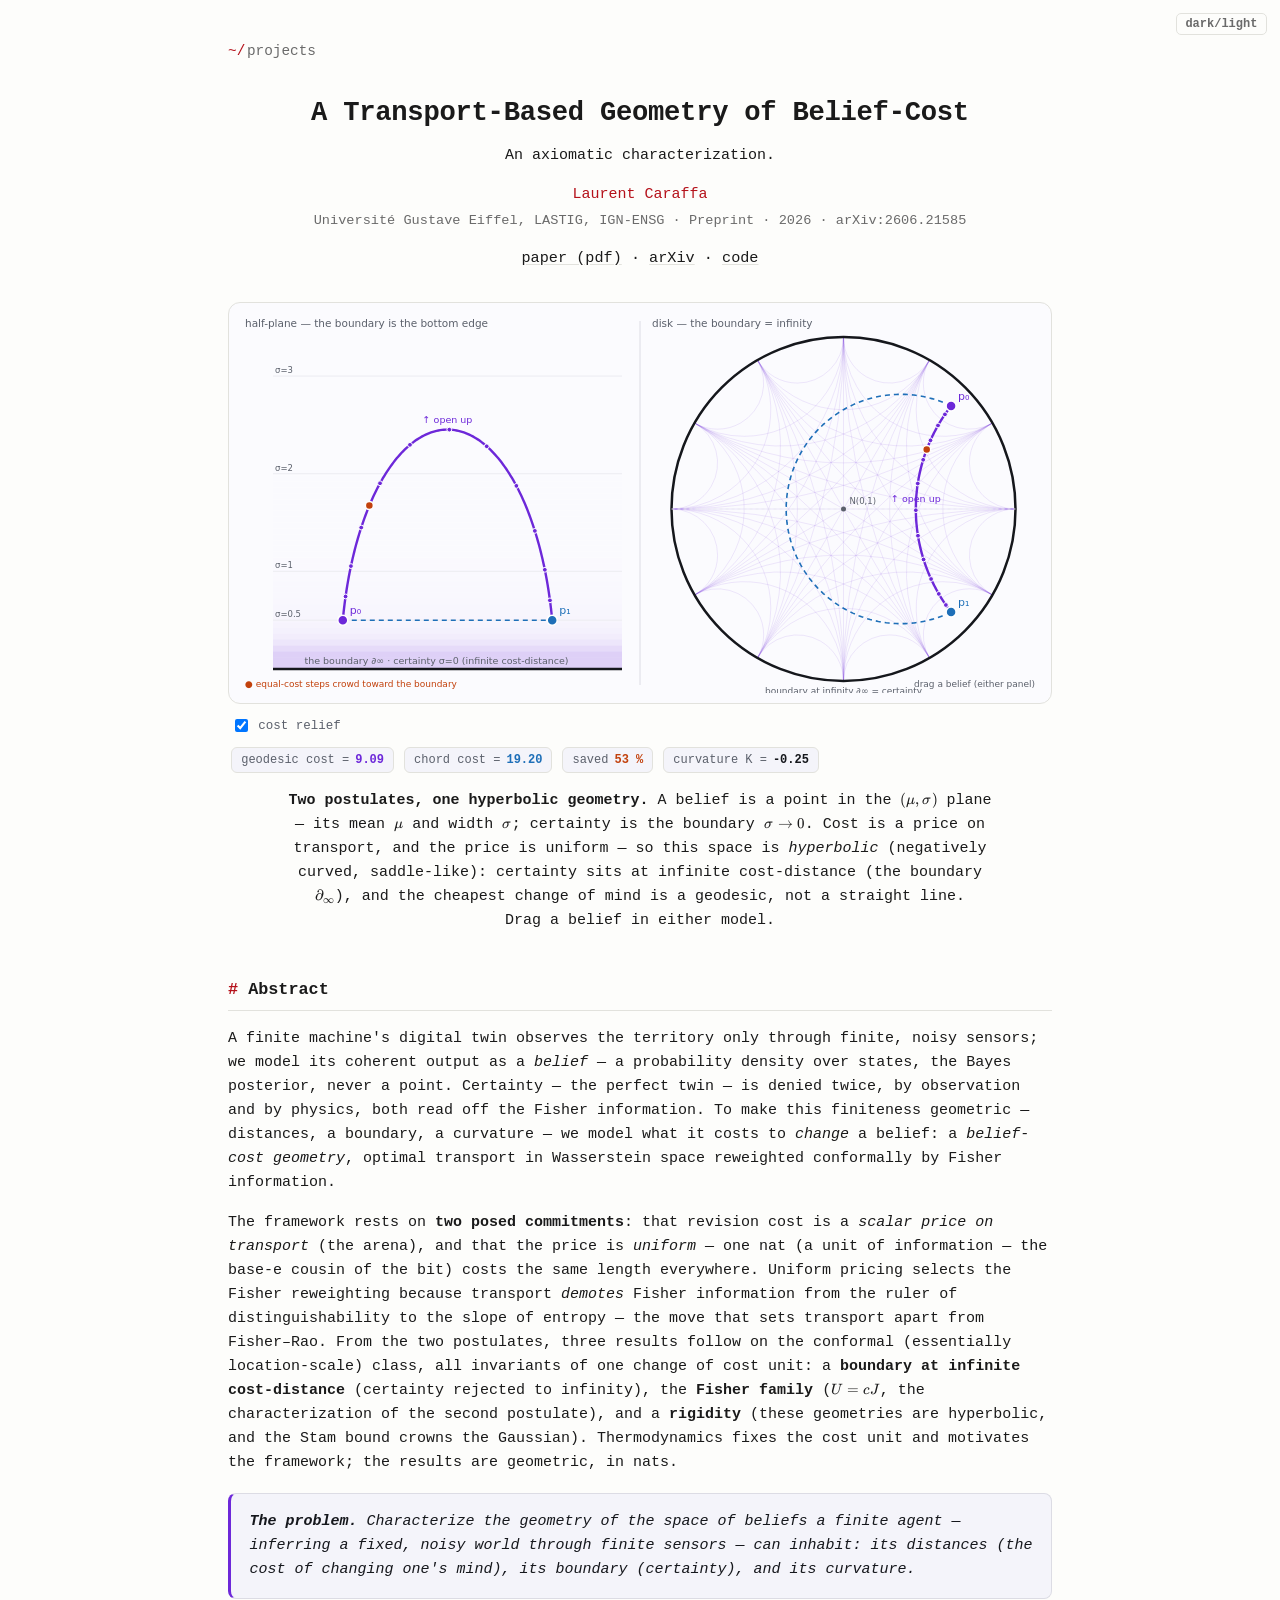
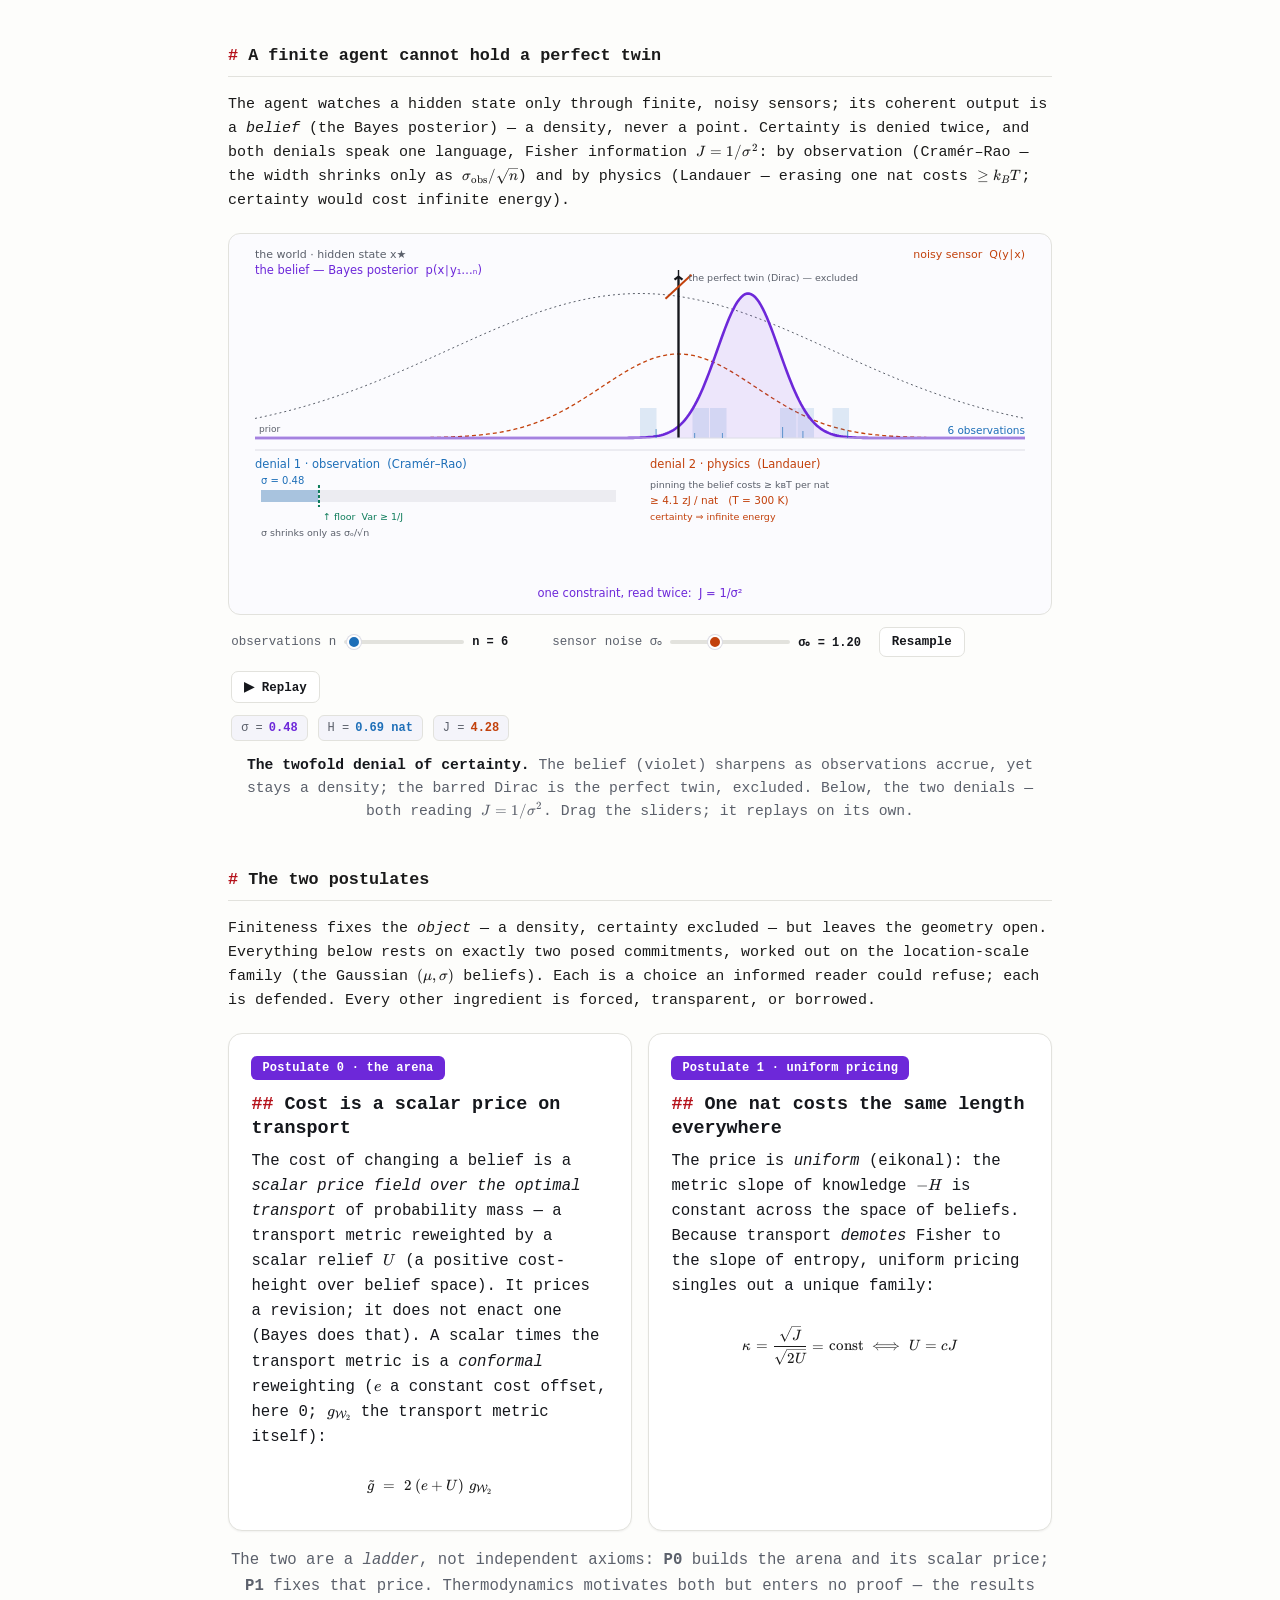
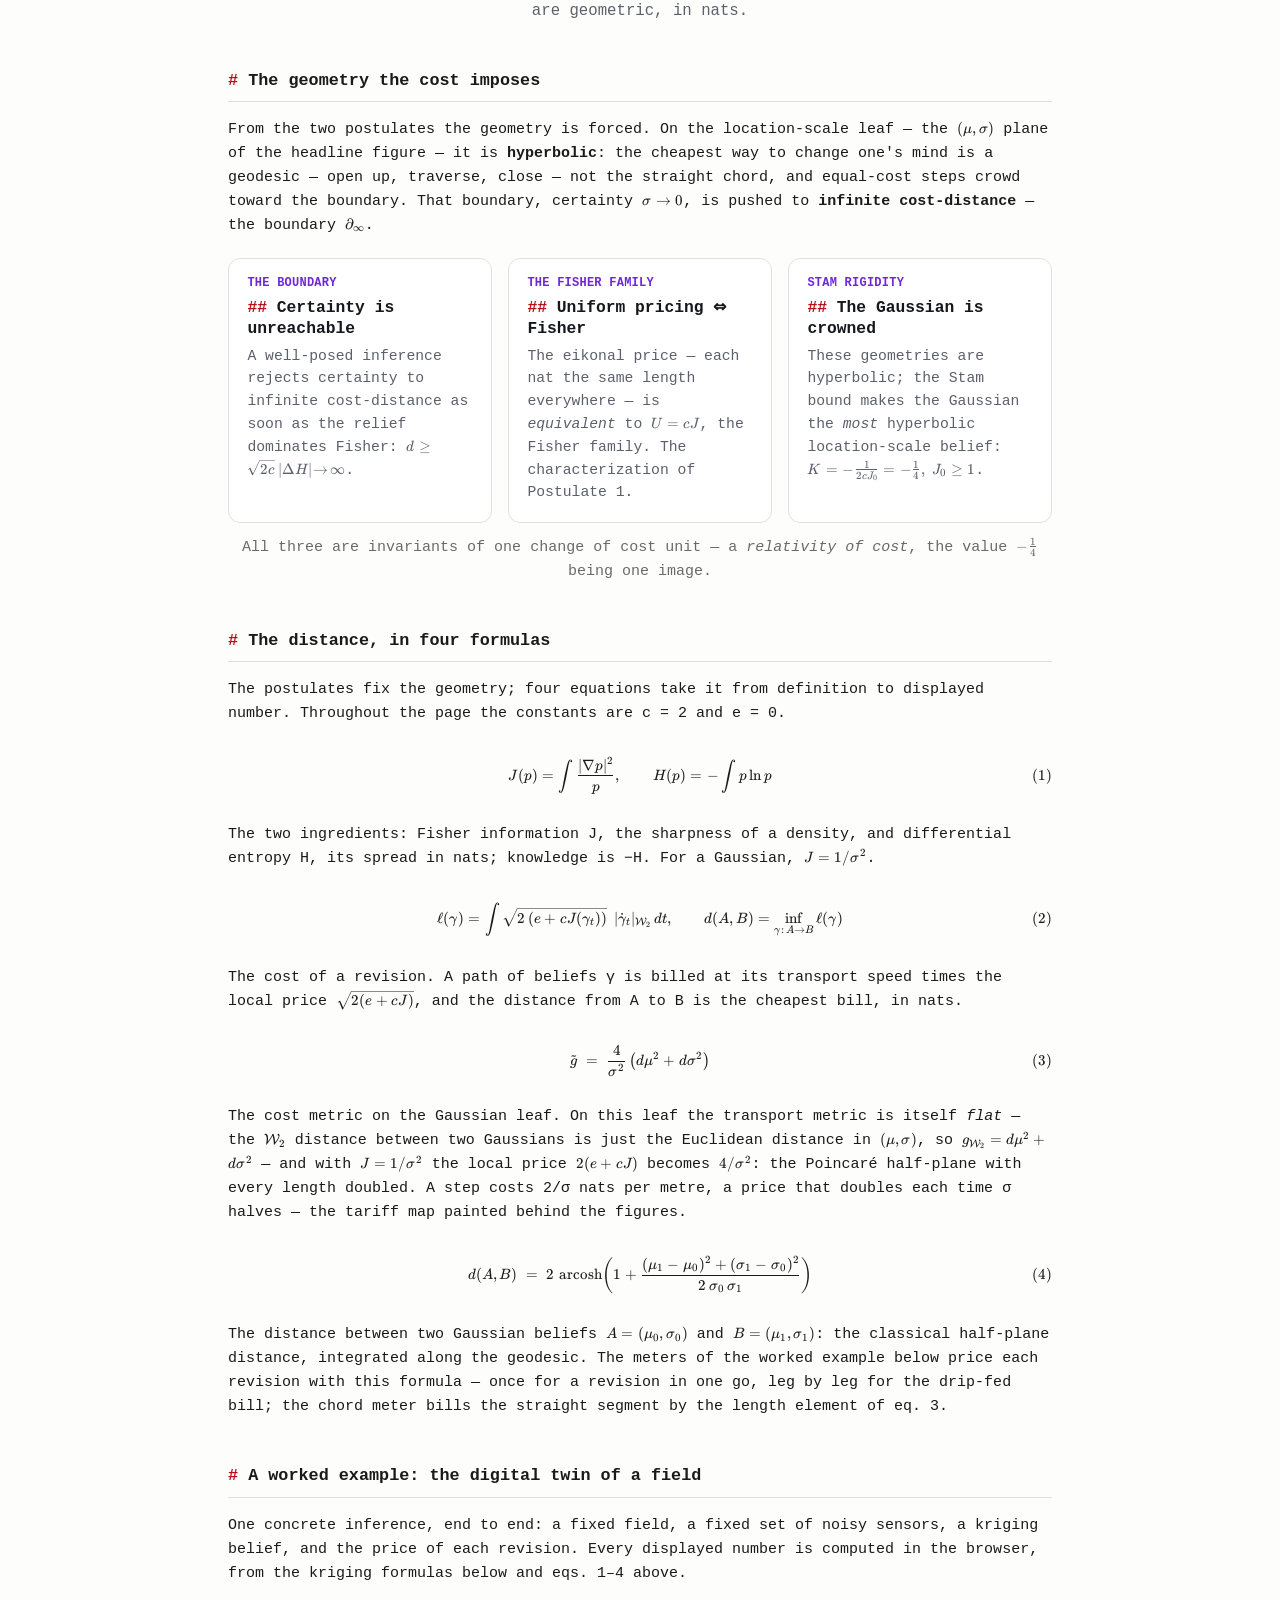
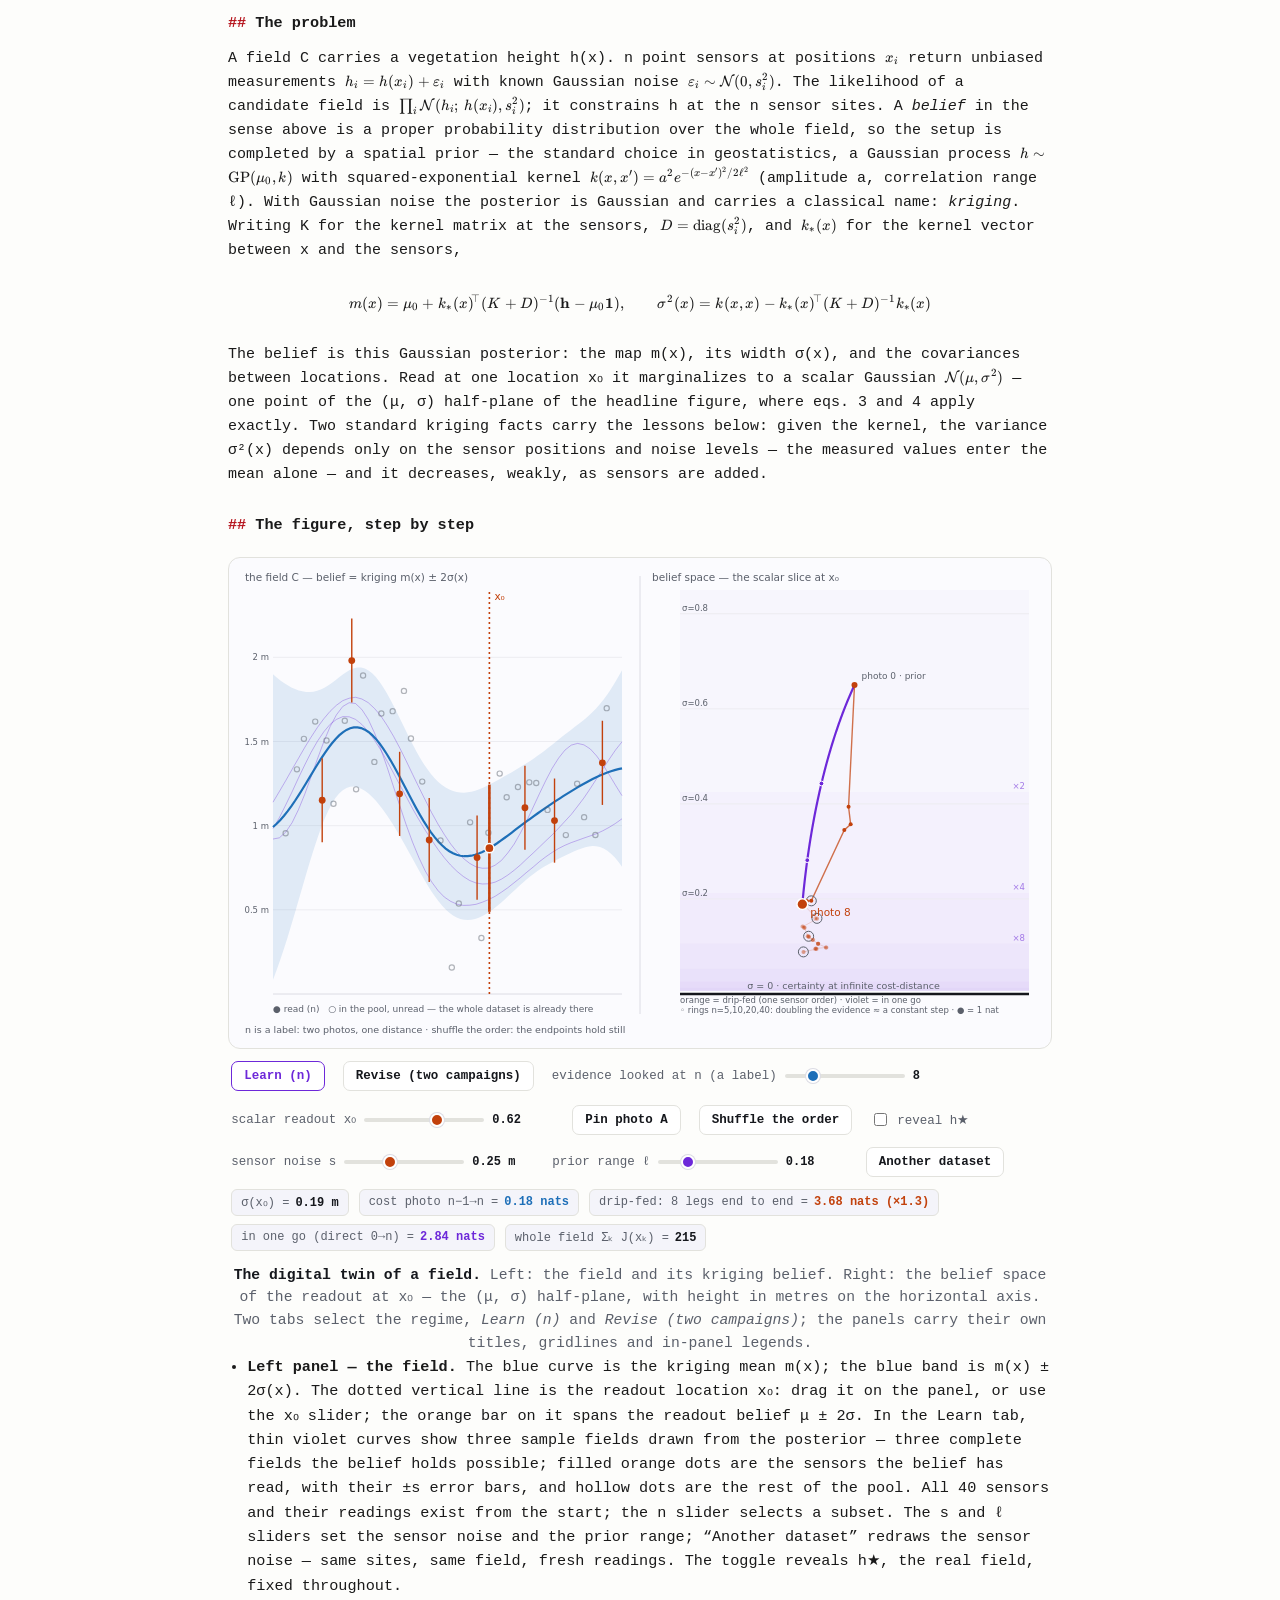
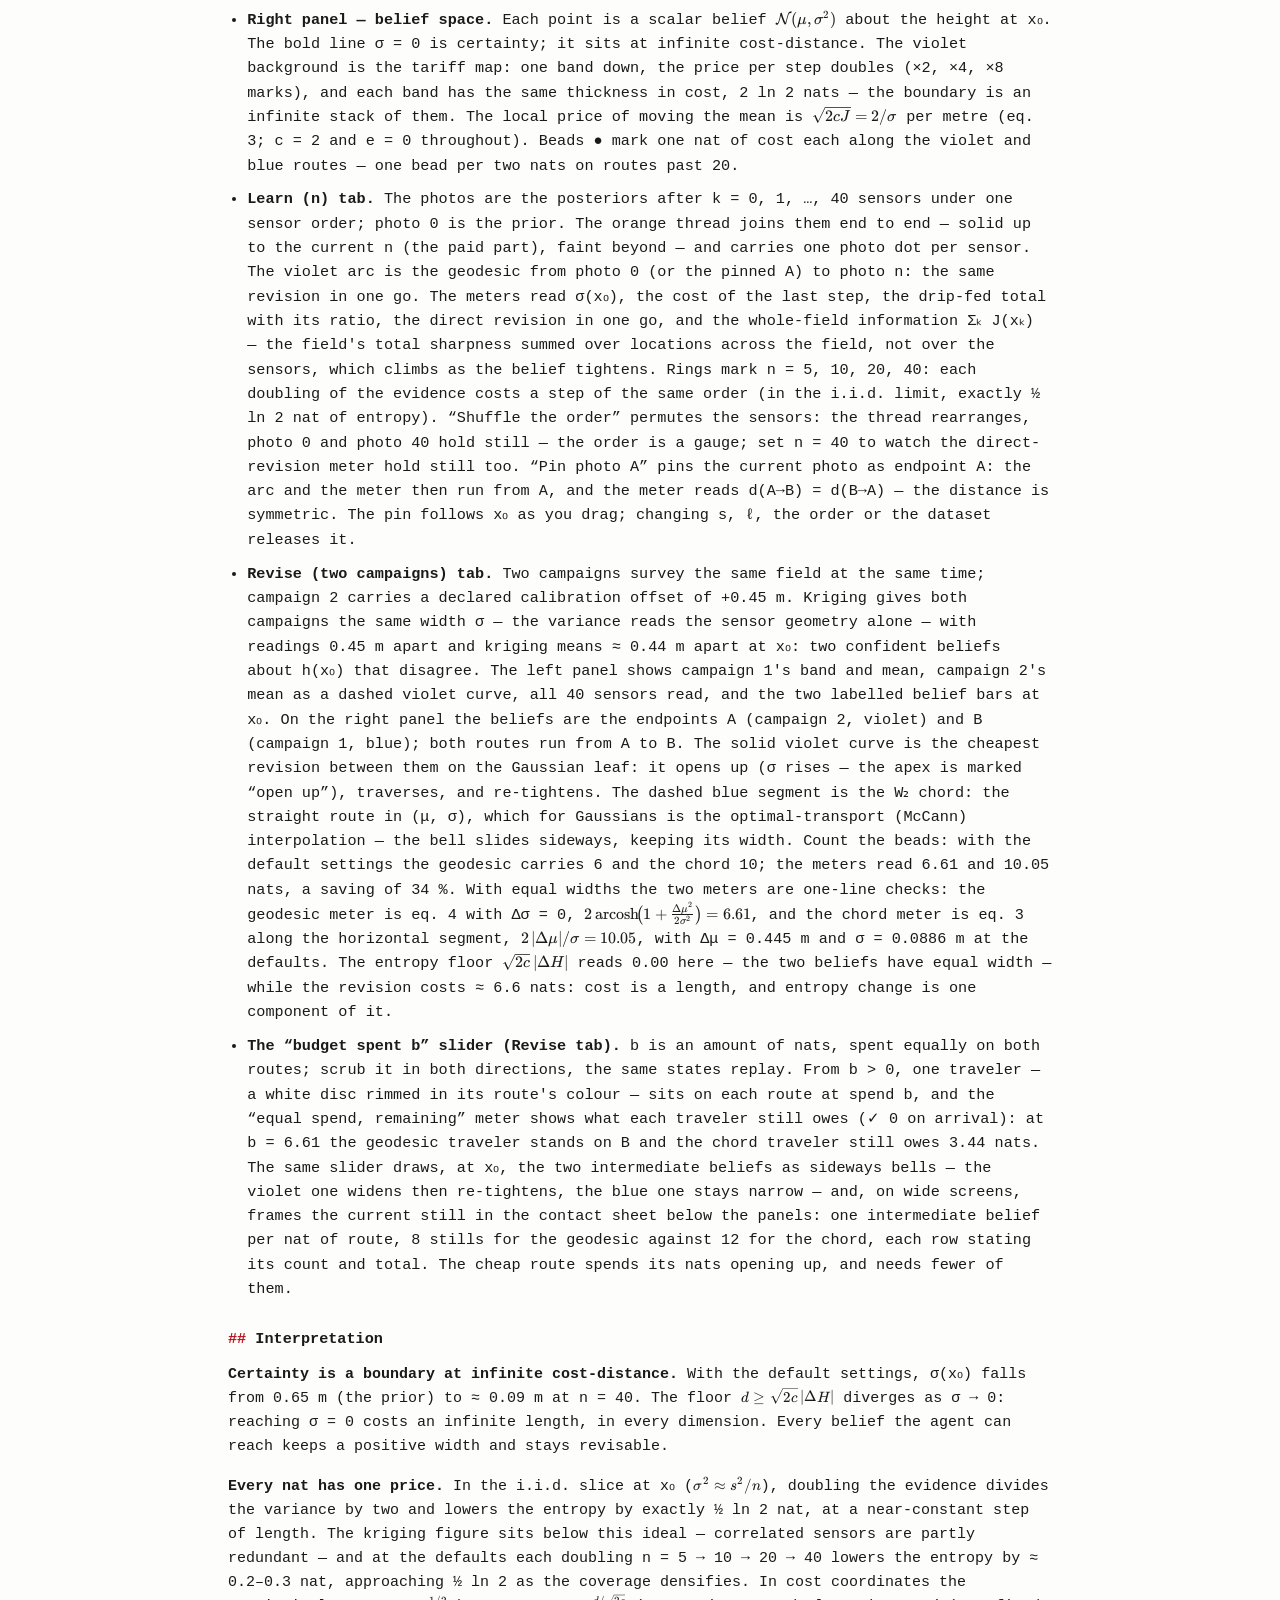
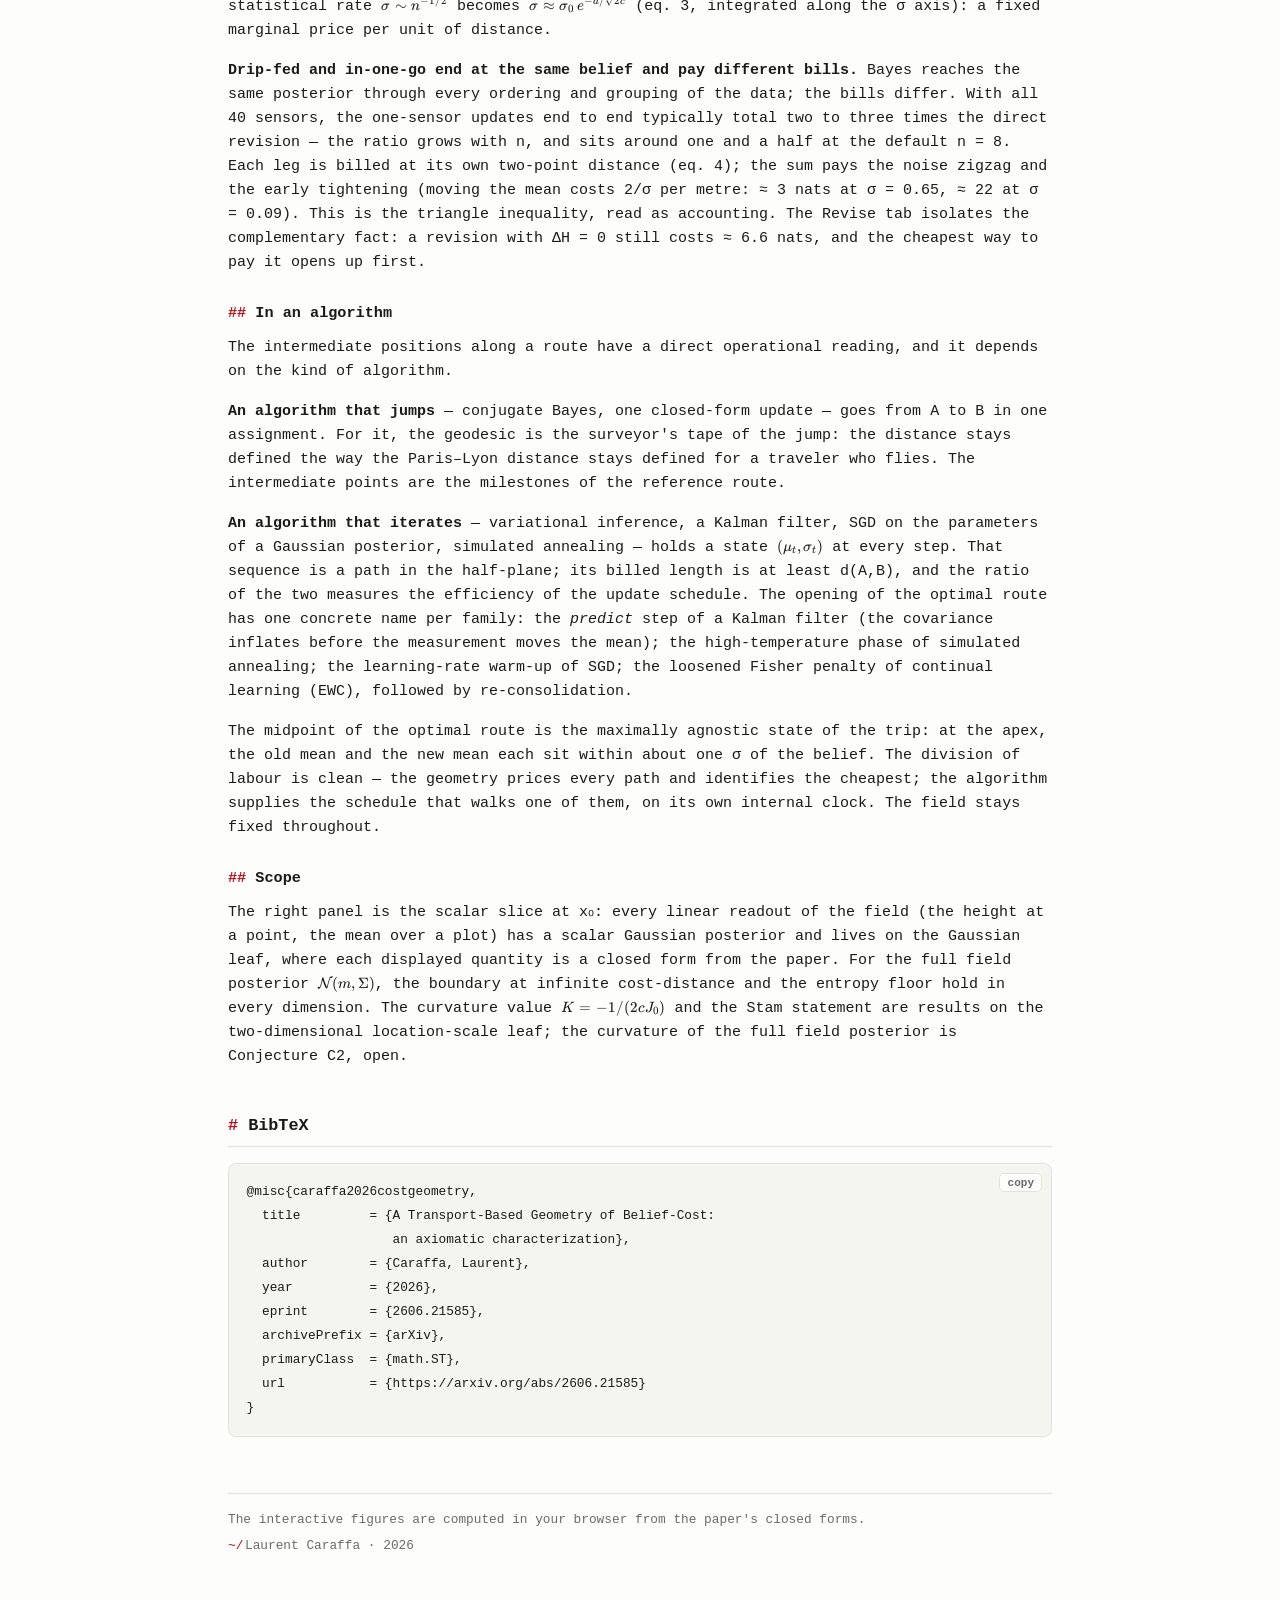
==== commit 358f088d: "update belief cost geom" ====
--- a/belief-cost-geometry/index.html
+++ b/belief-cost-geometry/index.html
@@ -34,6 +34,12 @@
   <button id="theme-toggle" class="theme-toggle" aria-label="toggle theme">dark/light</button>
 
   <main>
+    <noscript>
+      <p style="padding:.75rem 1rem;border:1px solid currentColor;border-radius:.4rem;margin:0 0 1.2rem">
+        This page renders its equations (KaTeX) and its interactive figures with JavaScript. With
+        JavaScript disabled, the formulas and the three figures will not appear — see the linked
+        paper (pdf) for the full derivations.</p>
+    </noscript>
     <p class="back"><a href="../"><span class="prompt">~/</span>projects</a></p>
 
     <header class="page-head">
@@ -50,11 +56,14 @@
 
     <!-- the geometry (headline figure) -->
     <section id="geometry" class="teaser">
-      <div class="fig"><div data-fig="geometry"></div></div>
+      <div class="fig"><div data-fig="geometry" role="img" aria-label="Interactive figure: the hyperbolic geometry of belief, shown as a Poincaré disk and a (mu, sigma) half-plane. Certainty lies on the infinitely distant boundary; the cheapest change of mind is a curved geodesic. Drag a belief in either model."></div></div>
       <p class="fig-lead">
         <b>Two postulates, one hyperbolic geometry.</b> A belief is a point in the
-        <span data-tex="(\mu,\sigma)"></span> plane; certainty is the boundary. Cost is a price on transport,
-        and the price is uniform — so this space is <em>hyperbolic</em>: certainty sits at infinite
+        <span data-tex="(\mu,\sigma)"></span> plane — its mean <span data-tex="\mu"></span> and width
+        <span data-tex="\sigma"></span>; certainty is the boundary <span data-tex="\sigma\to0"></span>.
+        Cost is a price on transport,
+        and the price is uniform — so this space is <em>hyperbolic</em> (negatively curved, saddle-like):
+        certainty sits at infinite
         cost-distance (the boundary <span data-tex="\partial_\infty"></span>), and the cheapest change of mind is a geodesic, not a straight line.
         <span style="white-space:nowrap">Drag a belief in either model.</span>
       </p>
@@ -71,7 +80,7 @@
         Fisher information.</p>
       <p>The framework rests on <strong>two posed commitments</strong>: that revision cost is a
         <em>scalar price on transport</em> (the arena), and that the price is <em>uniform</em> — one nat
-        costs the same length everywhere. Uniform pricing selects the Fisher reweighting because transport
+        (a unit of information — the base-e cousin of the bit) costs the same length everywhere. Uniform pricing selects the Fisher reweighting because transport
         <em>demotes</em> Fisher information from the ruler of distinguishability to the slope of entropy
         — the move that sets transport apart from Fisher–Rao. From the two postulates, three results
         follow on the conformal (essentially location-scale) class, all invariants of one change of cost
@@ -95,7 +104,7 @@
         (Cramér–Rao — the width shrinks only as <span data-tex="\sigma_{\mathrm{obs}}/\sqrt n"></span>) and by
         physics (Landauer — erasing one nat costs <span data-tex="\ge k_BT"></span>; certainty would cost
         infinite energy).</p>
-      <div class="fig"><div data-fig="twin"></div></div>
+      <div class="fig"><div data-fig="twin" role="img" aria-label="Interactive figure: as observations accrue the belief (a Gaussian) sharpens but never collapses to a point; the perfectly certain twin (a Dirac spike) stays excluded. Below, the two denials of certainty, both reading the Fisher information J = 1/sigma squared."></div></div>
       <p class="caption"><b>The twofold denial of certainty.</b> The belief (violet) sharpens
         as observations accrue, yet stays a density; the barred Dirac is the perfect twin, excluded. Below, the
         two denials — both reading <span data-tex="J=1/\sigma^2"></span>. Drag the sliders; it replays on its own.</p>
@@ -104,16 +113,19 @@
     <section>
       <h2>The two postulates</h2>
       <p>Finiteness fixes the <em>object</em> — a density, certainty excluded — but leaves the geometry
-        open. Everything below rests on exactly two posed commitments. Each is a choice an informed reader
+        open. Everything below rests on exactly two posed commitments, worked out on the location-scale
+        family (the Gaussian <span data-tex="(\mu,\sigma)"></span> beliefs). Each is a choice an informed reader
         could refuse; each is defended. Every other ingredient is forced, transparent, or borrowed.</p>
       <div class="cards">
         <div class="post">
           <span class="tag">Postulate 0 · the arena</span>
           <h3>Cost is a scalar price on transport</h3>
           <p>The cost of changing a belief is a <em>scalar price field over the optimal transport</em> of
-            probability mass — a transport metric reweighted by a scalar relief. It prices a revision; it does
+            probability mass — a transport metric reweighted by a scalar relief <span data-tex="U"></span>
+            (a positive cost-height over belief space). It prices a revision; it does
             not enact one (Bayes does that). A scalar times the transport metric is a <em>conformal</em>
-            reweighting:</p>
+            reweighting (<span data-tex="e"></span> a constant cost offset, here 0;
+            <span data-tex="g_{\mathcal W_2}"></span> the transport metric itself):</p>
           <div class="formula-center" data-tex="\tilde g \;=\; 2\,(e+U)\,\,g_{\mathcal W_2}" data-display="1"></div>
         </div>
         <div class="post">
@@ -132,7 +144,8 @@
 
     <section>
       <h2>The geometry the cost imposes</h2>
-      <p>From the two postulates the geometry is forced. On the location-scale leaf it is
+      <p>From the two postulates the geometry is forced. On the location-scale leaf — the
+        <span data-tex="(\mu,\sigma)"></span> plane of the headline figure — it is
         <strong>hyperbolic</strong>: the cheapest way to change one's mind is a geodesic — open up,
         traverse, close — not the straight chord, and equal-cost steps crowd toward the boundary. That
         boundary, certainty <span data-tex="\sigma\to0"></span>, is pushed to <strong>infinite
@@ -142,7 +155,7 @@
           <div class="rk">The boundary</div>
           <h3>Certainty is unreachable</h3>
           <p>A well-posed inference rejects certainty to infinite cost-distance as soon as the relief dominates Fisher:
-            <span data-tex="d_e\ge\sqrt{2\varepsilon}\,|\Delta H|\!\to\!\infty"></span>.</p>
+            <span data-tex="d\ge\sqrt{2c}\,|\Delta H|\!\to\!\infty"></span>.</p>
         </div>
         <div class="res">
           <div class="rk">The Fisher family</div>
@@ -175,9 +188,14 @@
         local price <span data-tex="\sqrt{2(e+cJ)}"></span>, and the distance from A to B is the
         cheapest bill, in nats.</p>
       <div class="formula-center" data-tex="\tilde g \;=\; \frac{4}{\sigma^2}\,\bigl(d\mu^2 + d\sigma^2\bigr) \tag{3}" data-display="1"></div>
-      <p>The cost metric on the Gaussian leaf, where <span data-tex="J = 1/\sigma^2"></span>: the
-        Poincaré half-plane with every length doubled. A step costs 2/σ nats per metre, a price
-        that doubles each time σ halves — the tariff map painted behind the figures.</p>
+      <p>The cost metric on the Gaussian leaf. On this leaf the transport metric is itself <em>flat</em>
+        — the <span data-tex="\mathcal W_2"></span> distance between two Gaussians is just the Euclidean
+        distance in <span data-tex="(\mu,\sigma)"></span>, so
+        <span data-tex="g_{\mathcal W_2} = d\mu^2 + d\sigma^2"></span> — and with
+        <span data-tex="J = 1/\sigma^2"></span> the local price <span data-tex="2(e+cJ)"></span> becomes
+        <span data-tex="4/\sigma^2"></span>: the Poincaré half-plane with every length doubled. A step
+        costs 2/σ nats per metre, a price that doubles each time σ halves — the tariff map painted
+        behind the figures.</p>
       <div class="formula-center" data-tex="d(A,B) \;=\; 2\,\operatorname{arcosh}\!\left(1 + \frac{(\mu_1-\mu_0)^2 + (\sigma_1-\sigma_0)^2}{2\,\sigma_0\,\sigma_1}\right) \tag{4}" data-display="1"></div>
       <p>The distance between two Gaussian beliefs <span data-tex="A = (\mu_0, \sigma_0)"></span>
         and <span data-tex="B = (\mu_1, \sigma_1)"></span>: the classical half-plane distance,
@@ -218,7 +236,7 @@
         weakly, as sensors are added.</p>
 
       <h3>The figure, step by step</h3>
-      <div class="fig"><div data-fig="dt"></div></div>
+      <div class="fig"><div data-fig="dt" role="img" aria-label="Interactive figure: the digital twin of a field. Left, a field with its kriging belief and sensors; right, the belief about the height at a chosen location x0 as a point in the (mu, sigma) half-plane, with two routes — a curved geodesic and a straight chord — whose length is the revision cost in nats."></div></div>
       <p class="caption"><b>The digital twin of a field.</b> Left: the field and its kriging belief.
         Right: the belief space of the readout at x₀ — the (μ, σ) half-plane, with height in metres on
         the horizontal axis. Two tabs select the regime, <em>Learn (n)</em> and
@@ -248,7 +266,9 @@
           to the current n (the paid part), faint beyond — and carries one photo dot per sensor. The
           violet arc is the geodesic from photo 0 (or the pinned A) to photo n: the same revision in
           one go. The meters read σ(x₀), the cost of the last step, the drip-fed total with its ratio,
-          the direct revision in one go, and the whole-field information Σₖ J(xₖ). Rings mark
+          the direct revision in one go, and the whole-field information Σₖ J(xₖ) — the field's total
+          sharpness summed over locations across the field, not over the sensors, which climbs as the
+          belief tightens. Rings mark
           n = 5, 10, 20, 40: each doubling of the evidence costs a step of the same order (in the
           i.i.d. limit, exactly ½ ln 2 nat of entropy). “Shuffle the order” permutes the sensors: the
           thread rearranges, photo 0 and photo 40 hold still — the order is a gauge; set n = 40 to
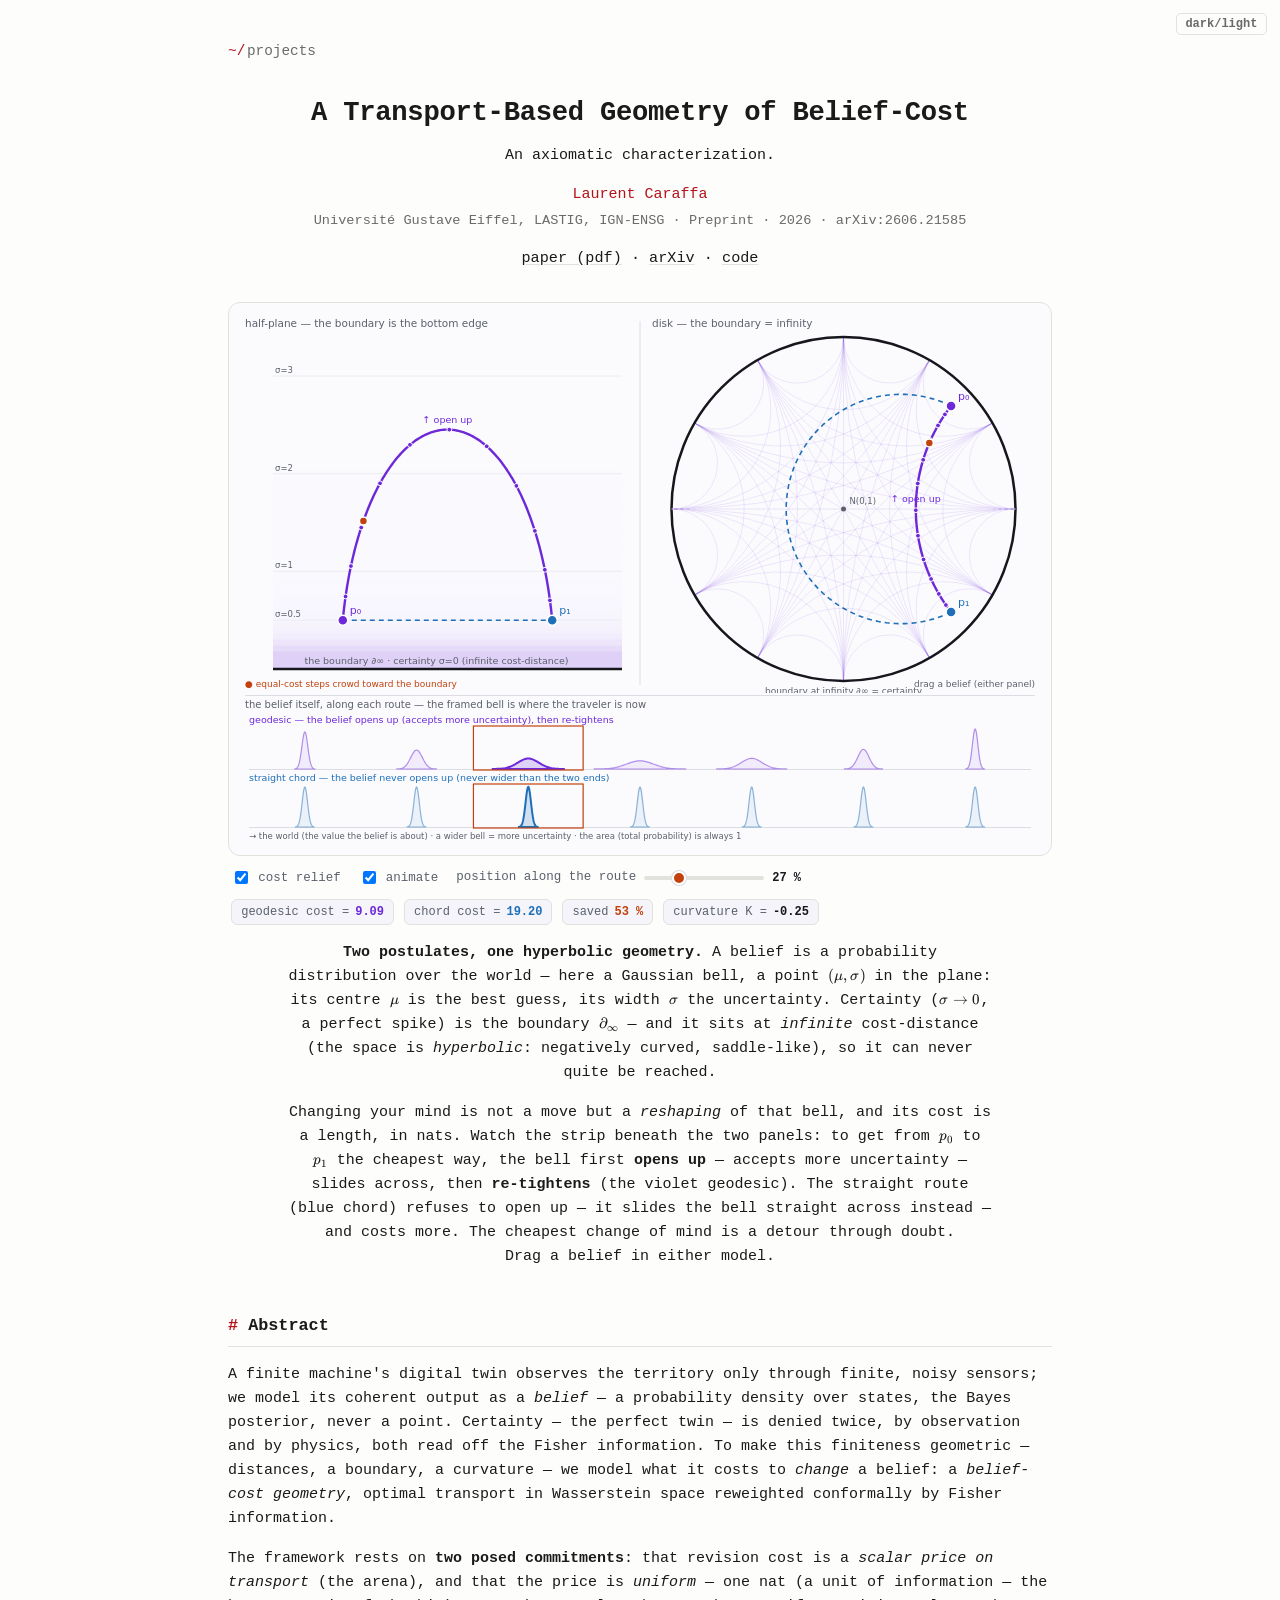
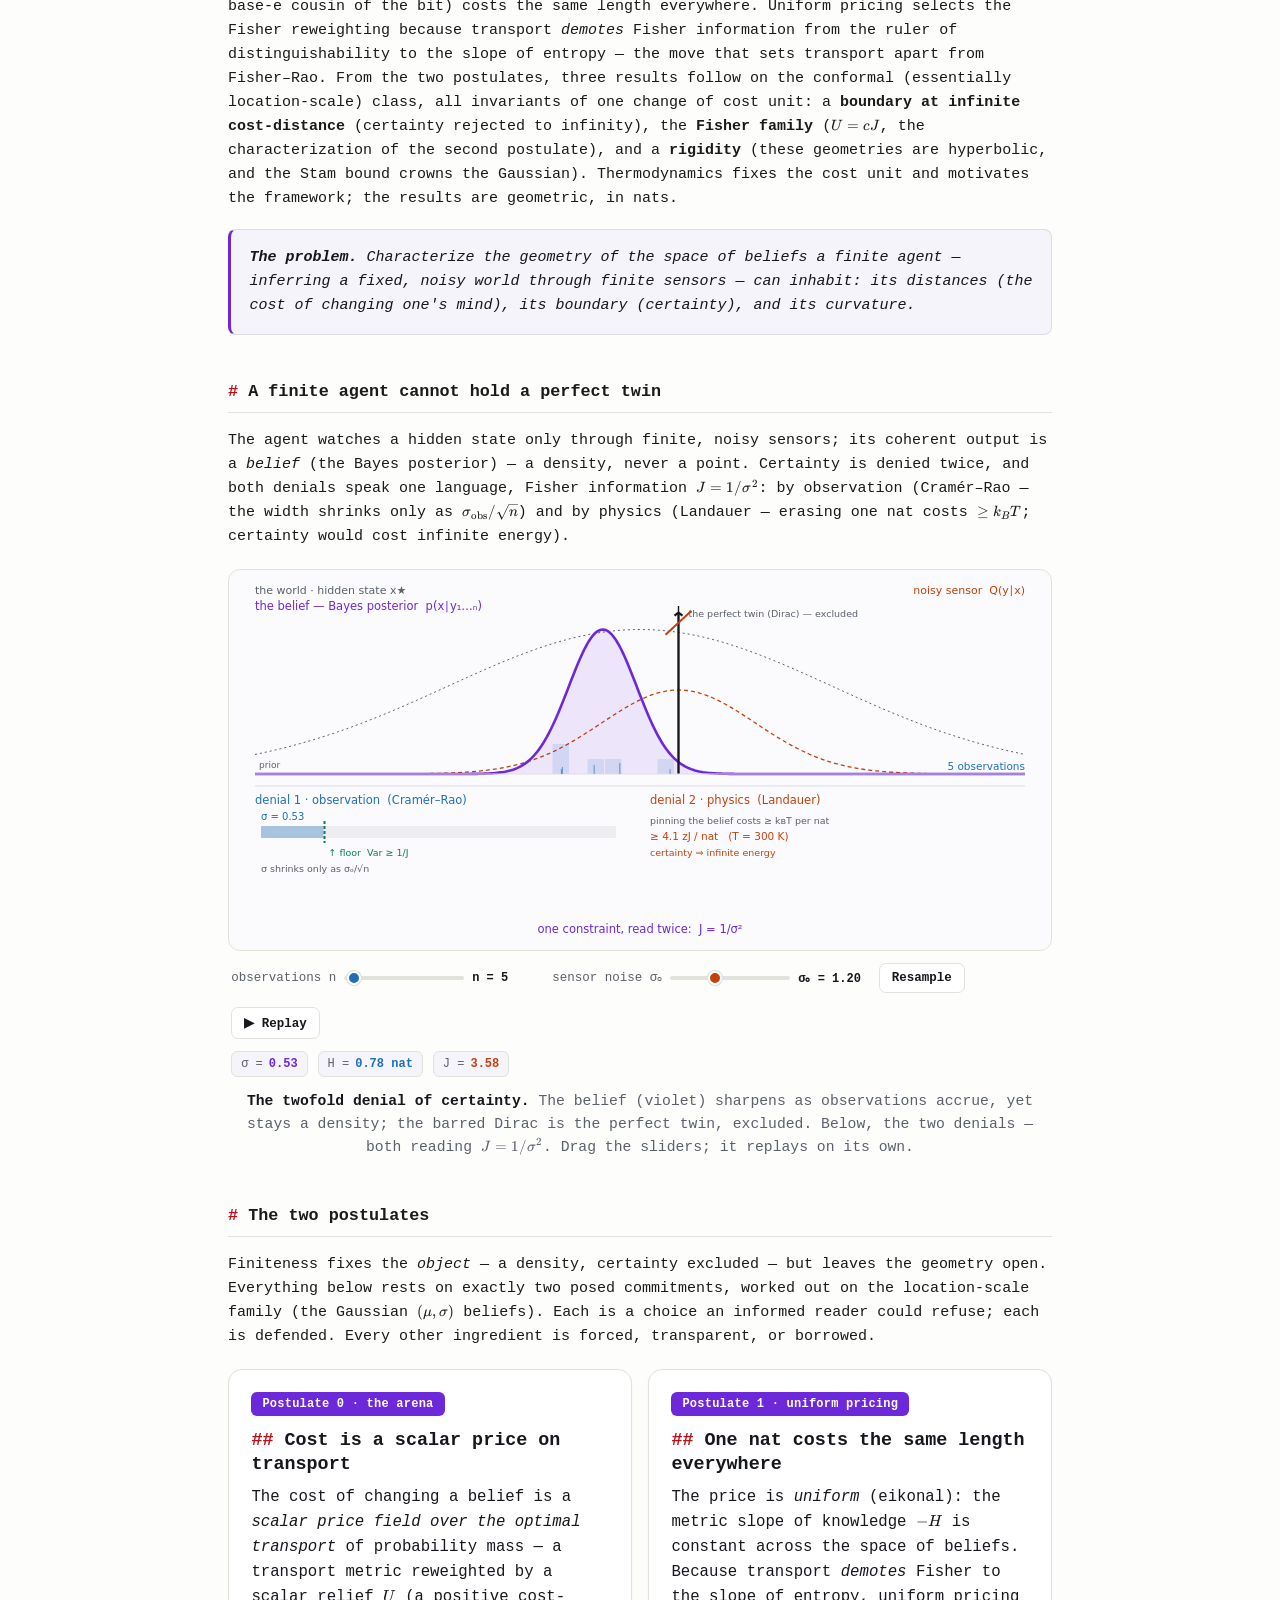
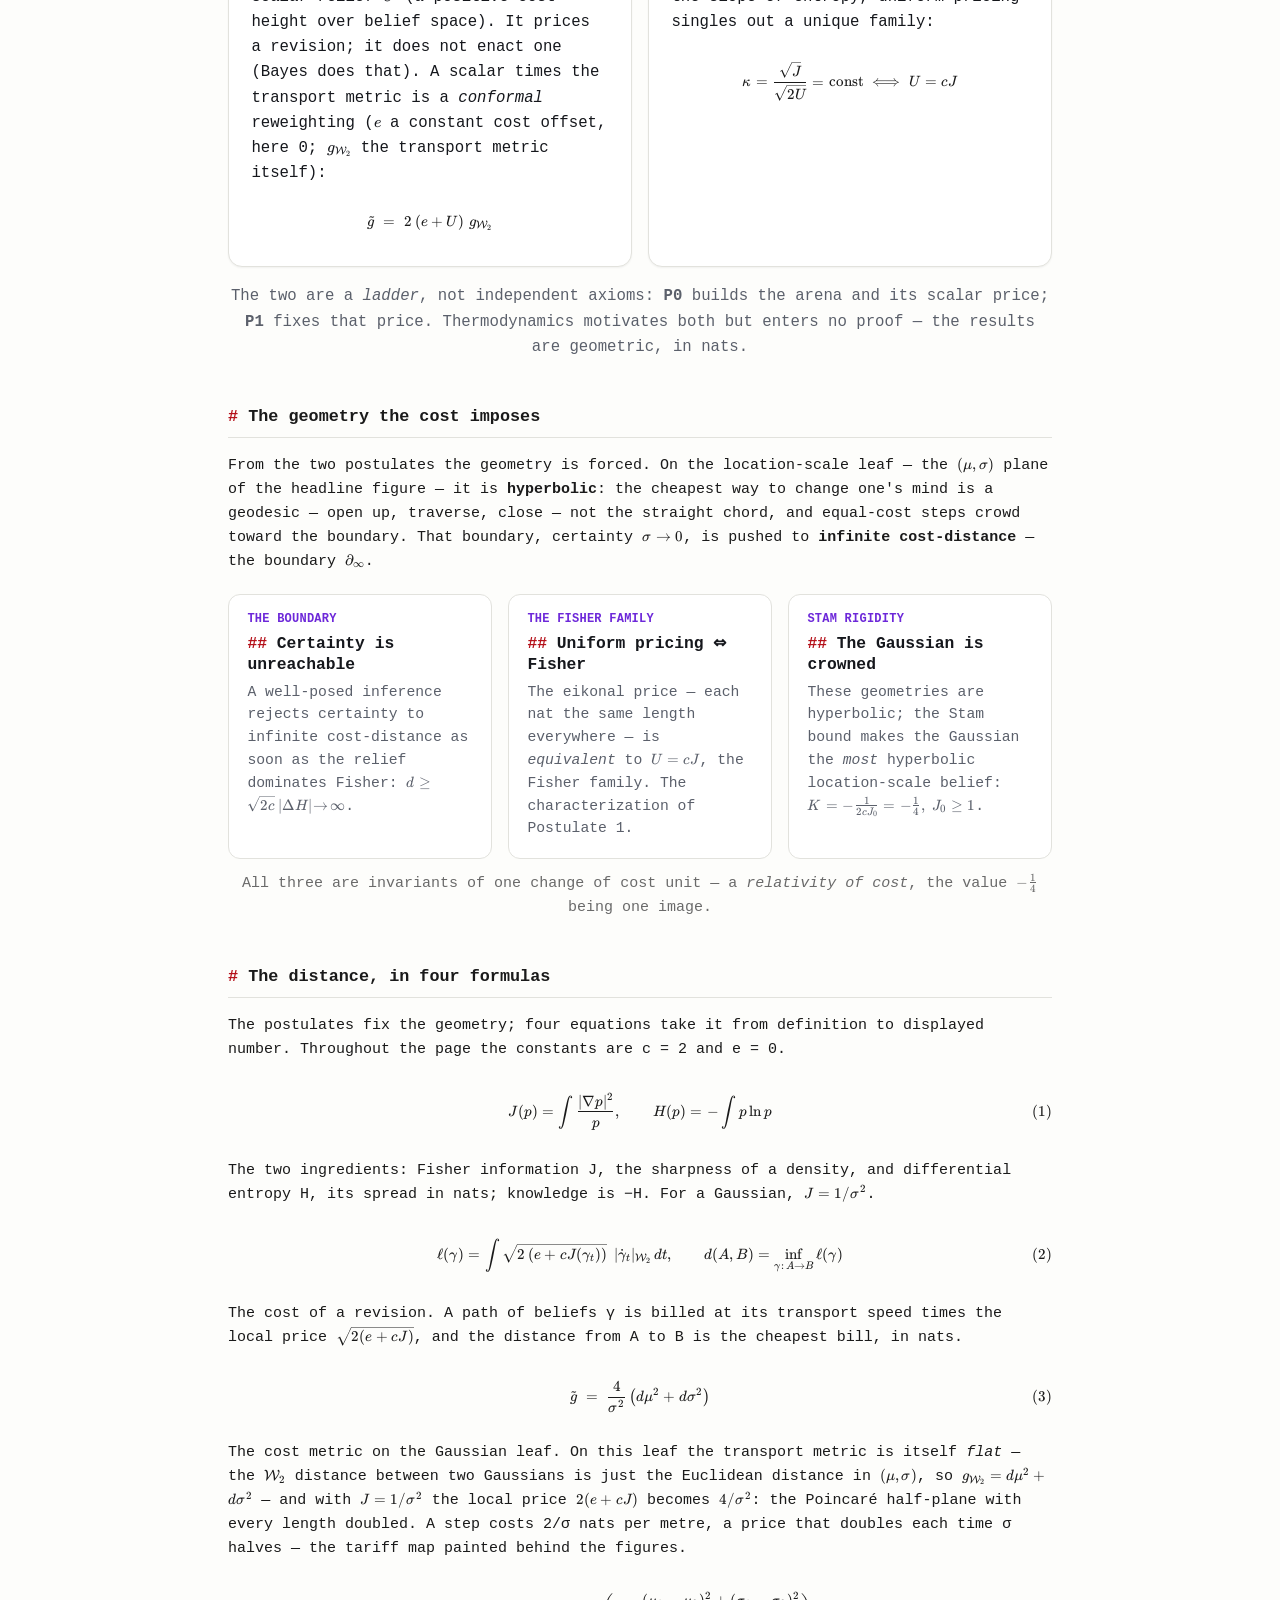
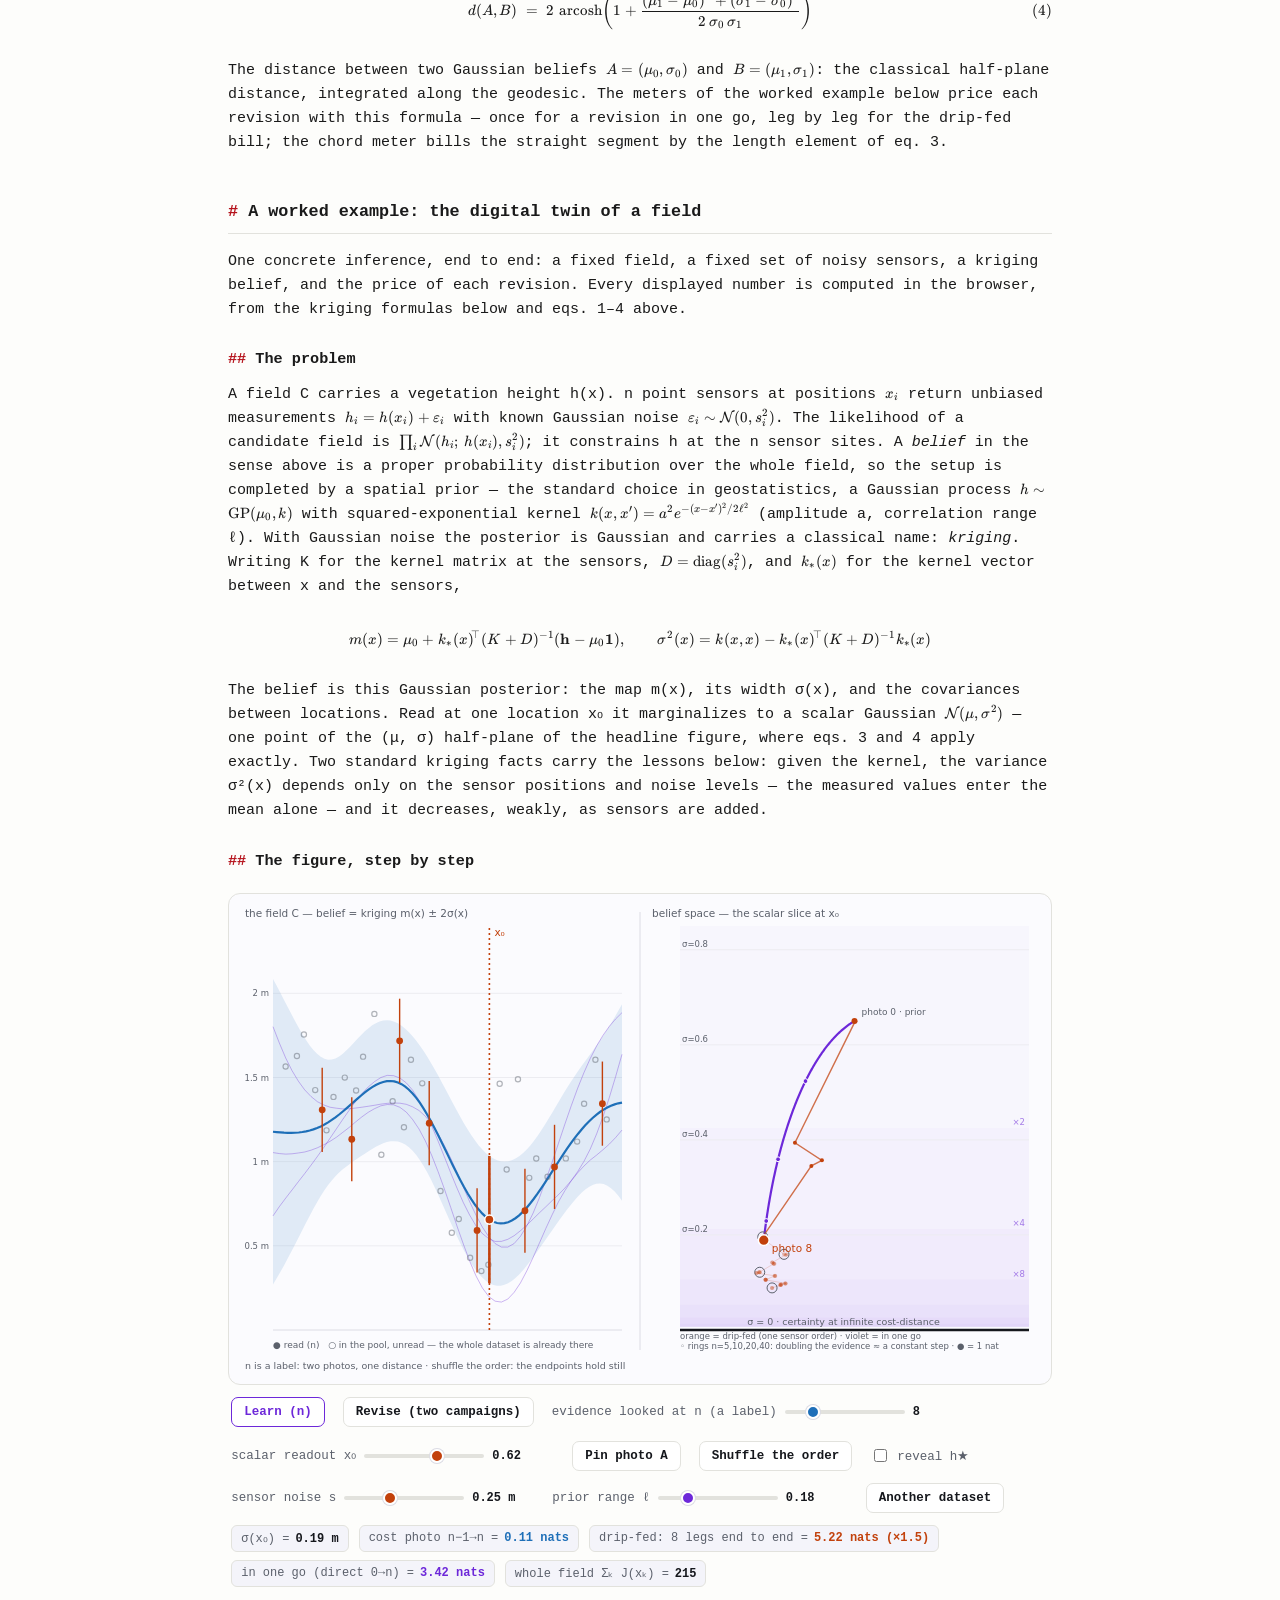
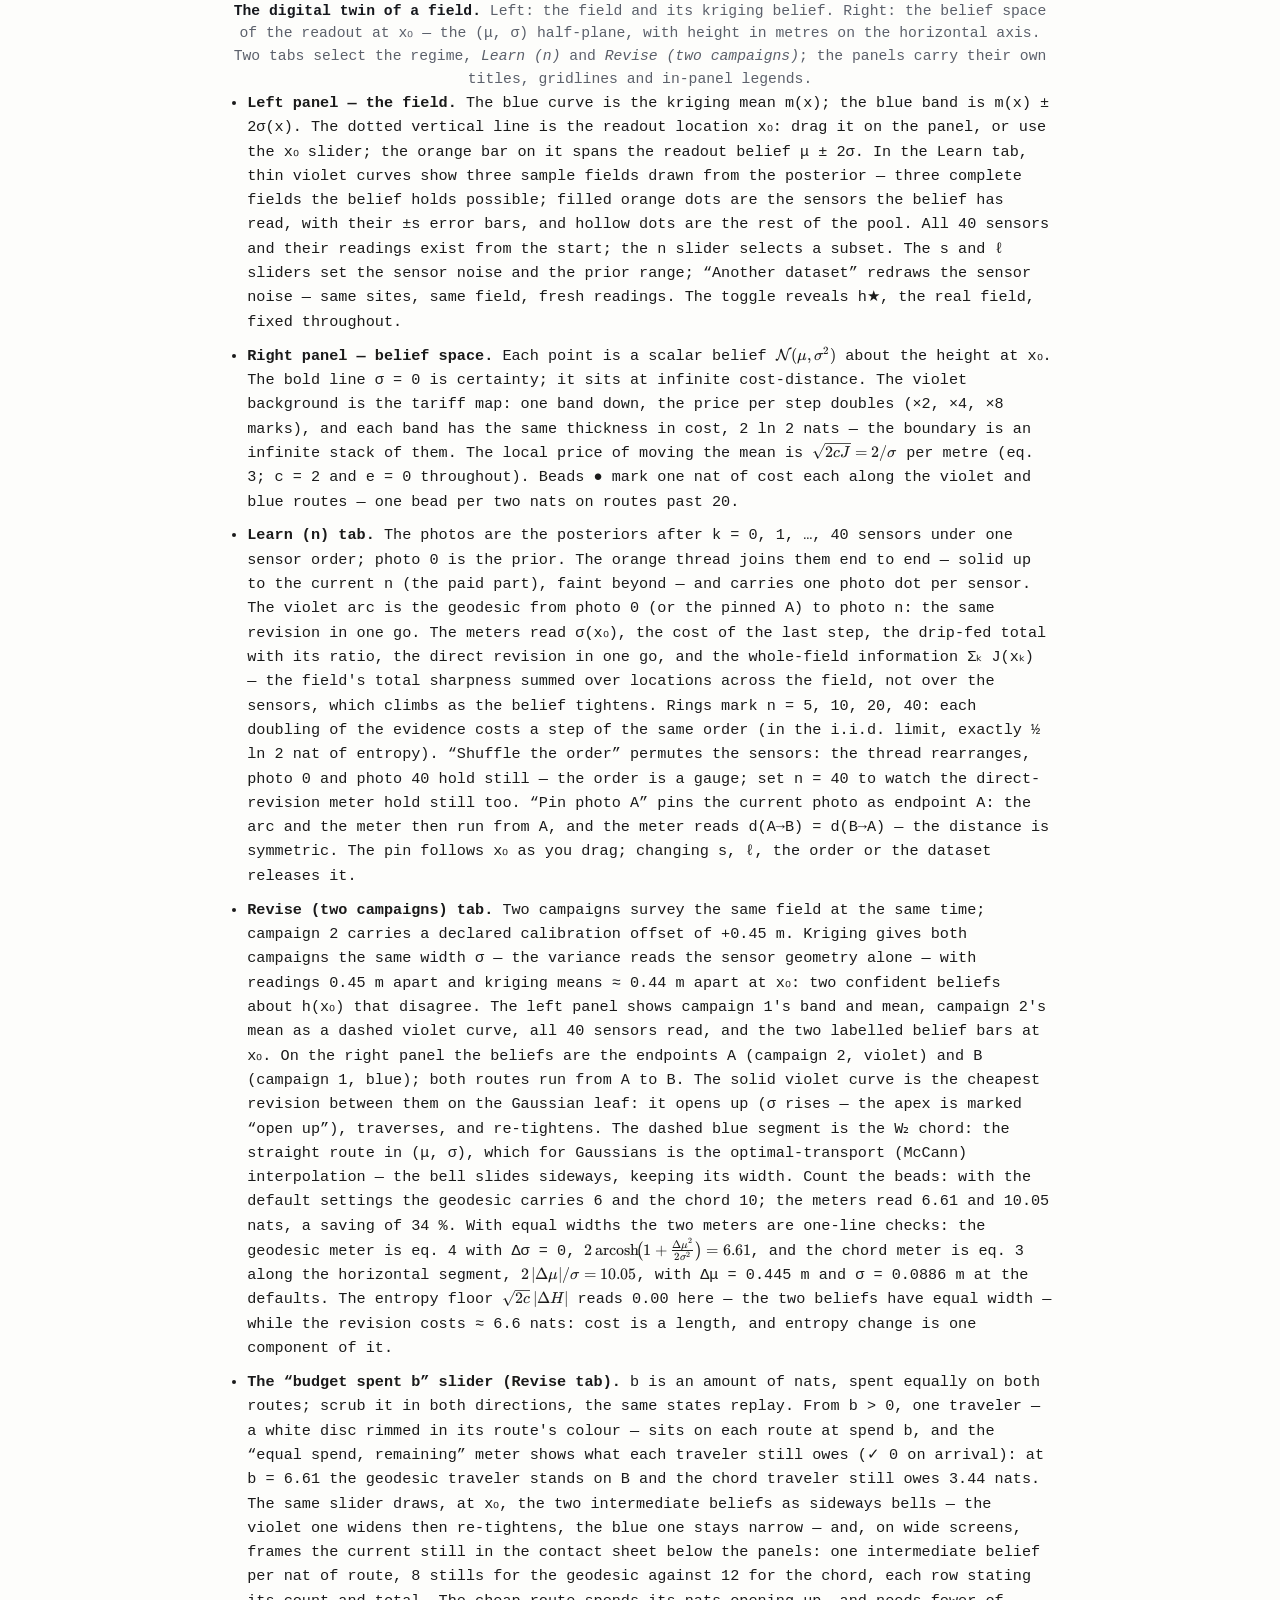
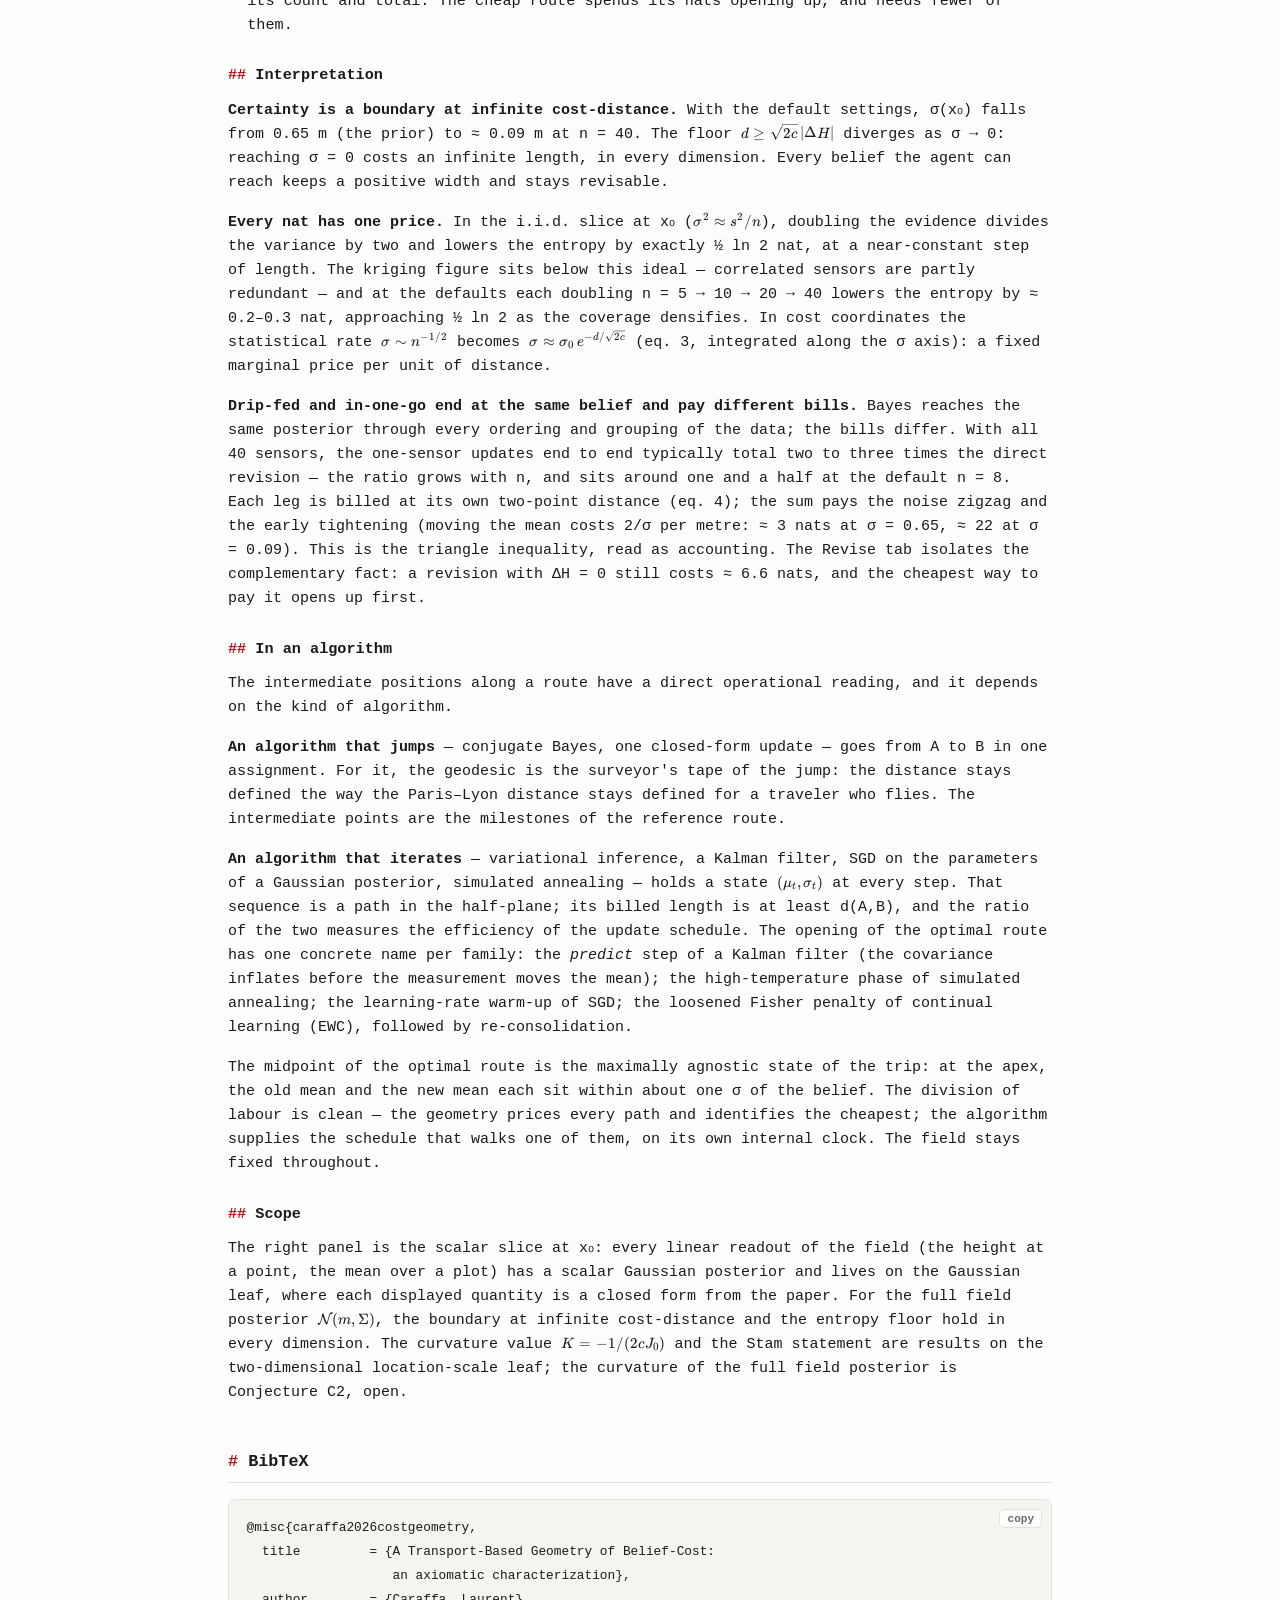
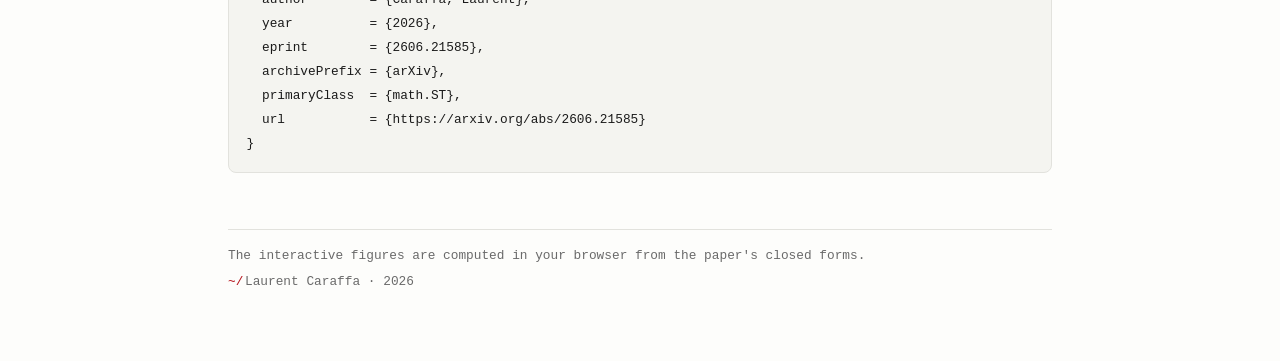
==== commit 693605cc: "update belief cost geom" ====
--- a/belief-cost-geometry/index.html
+++ b/belief-cost-geometry/index.html
@@ -58,13 +58,20 @@
     <section id="geometry" class="teaser">
       <div class="fig"><div data-fig="geometry" role="img" aria-label="Interactive figure: the hyperbolic geometry of belief, shown as a Poincaré disk and a (mu, sigma) half-plane. Certainty lies on the infinitely distant boundary; the cheapest change of mind is a curved geodesic. Drag a belief in either model."></div></div>
       <p class="fig-lead">
-        <b>Two postulates, one hyperbolic geometry.</b> A belief is a point in the
-        <span data-tex="(\mu,\sigma)"></span> plane — its mean <span data-tex="\mu"></span> and width
-        <span data-tex="\sigma"></span>; certainty is the boundary <span data-tex="\sigma\to0"></span>.
-        Cost is a price on transport,
-        and the price is uniform — so this space is <em>hyperbolic</em> (negatively curved, saddle-like):
-        certainty sits at infinite
-        cost-distance (the boundary <span data-tex="\partial_\infty"></span>), and the cheapest change of mind is a geodesic, not a straight line.
+        <b>Two postulates, one hyperbolic geometry.</b> A belief is a probability distribution over the
+        world — here a Gaussian bell, a point <span data-tex="(\mu,\sigma)"></span> in the plane: its centre
+        <span data-tex="\mu"></span> is the best guess, its width <span data-tex="\sigma"></span> the
+        uncertainty. Certainty (<span data-tex="\sigma\to0"></span>, a perfect spike) is the boundary
+        <span data-tex="\partial_\infty"></span> — and it sits at <em>infinite</em> cost-distance
+        (the space is <em>hyperbolic</em>: negatively curved, saddle-like), so it can never quite be reached.
+      </p>
+      <p class="fig-lead">
+        Changing your mind is not a move but a <em>reshaping</em> of that bell, and its cost is a length,
+        in nats. Watch the strip beneath the two panels: to get from <span data-tex="p_0"></span> to
+        <span data-tex="p_1"></span> the cheapest way, the bell first <b>opens up</b> — accepts more
+        uncertainty — slides across, then <b>re-tightens</b> (the violet geodesic). The straight route
+        (blue chord) refuses to open up — it slides the bell straight across instead — and costs more. The
+        cheapest change of mind is a detour through doubt.
         <span style="white-space:nowrap">Drag a belief in either model.</span>
       </p>
     </section>
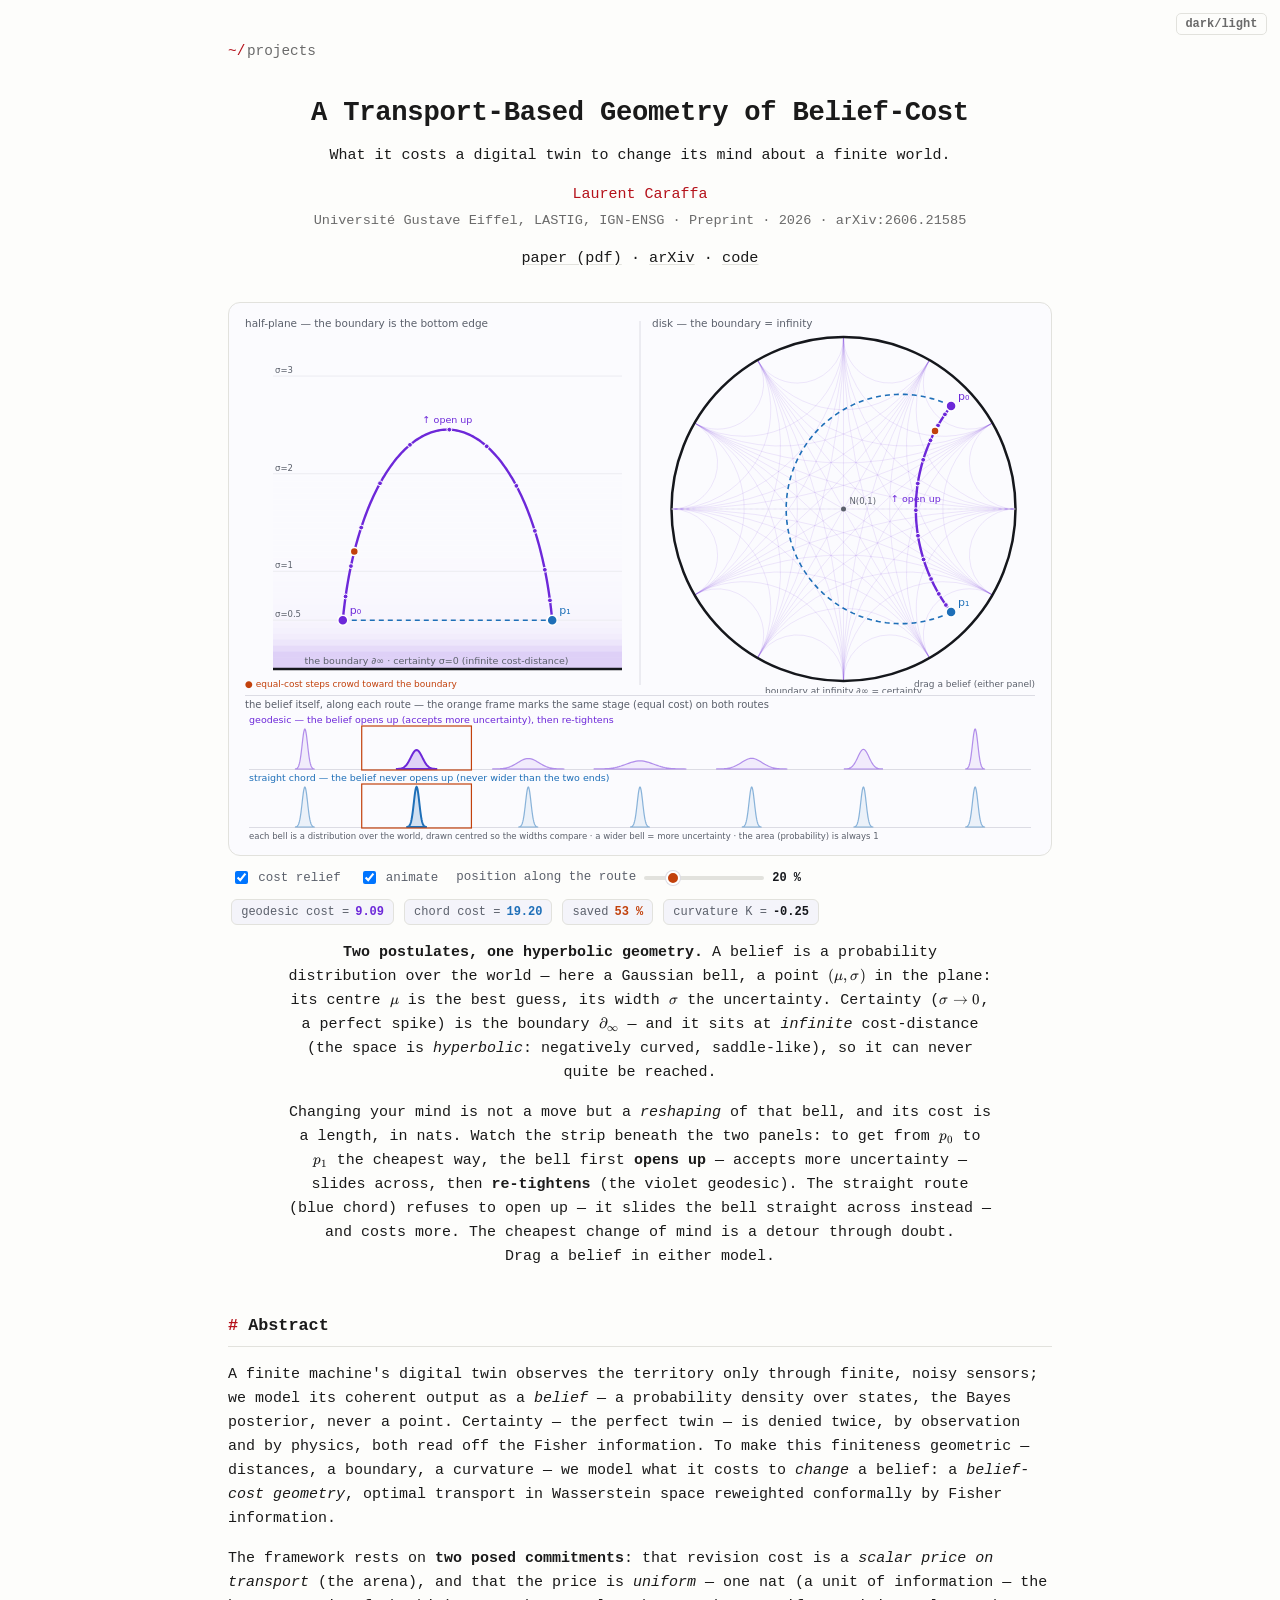
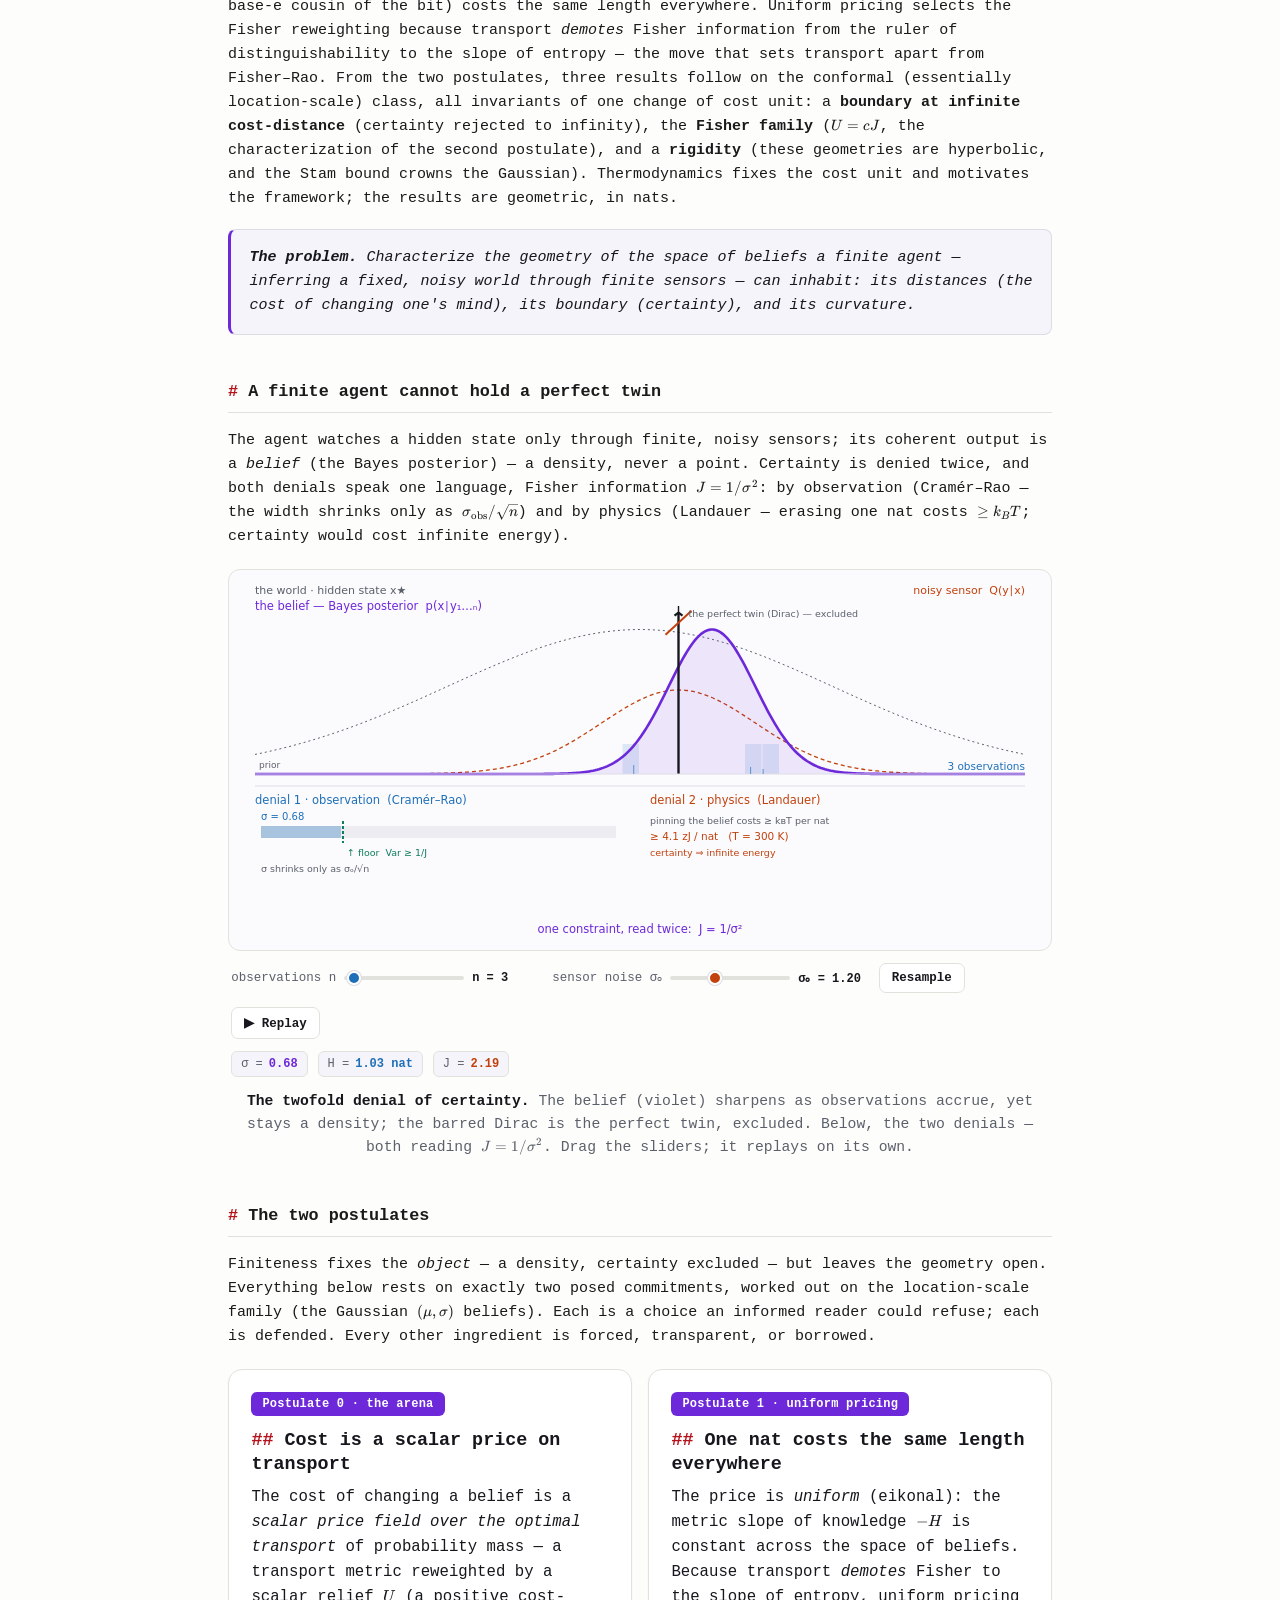
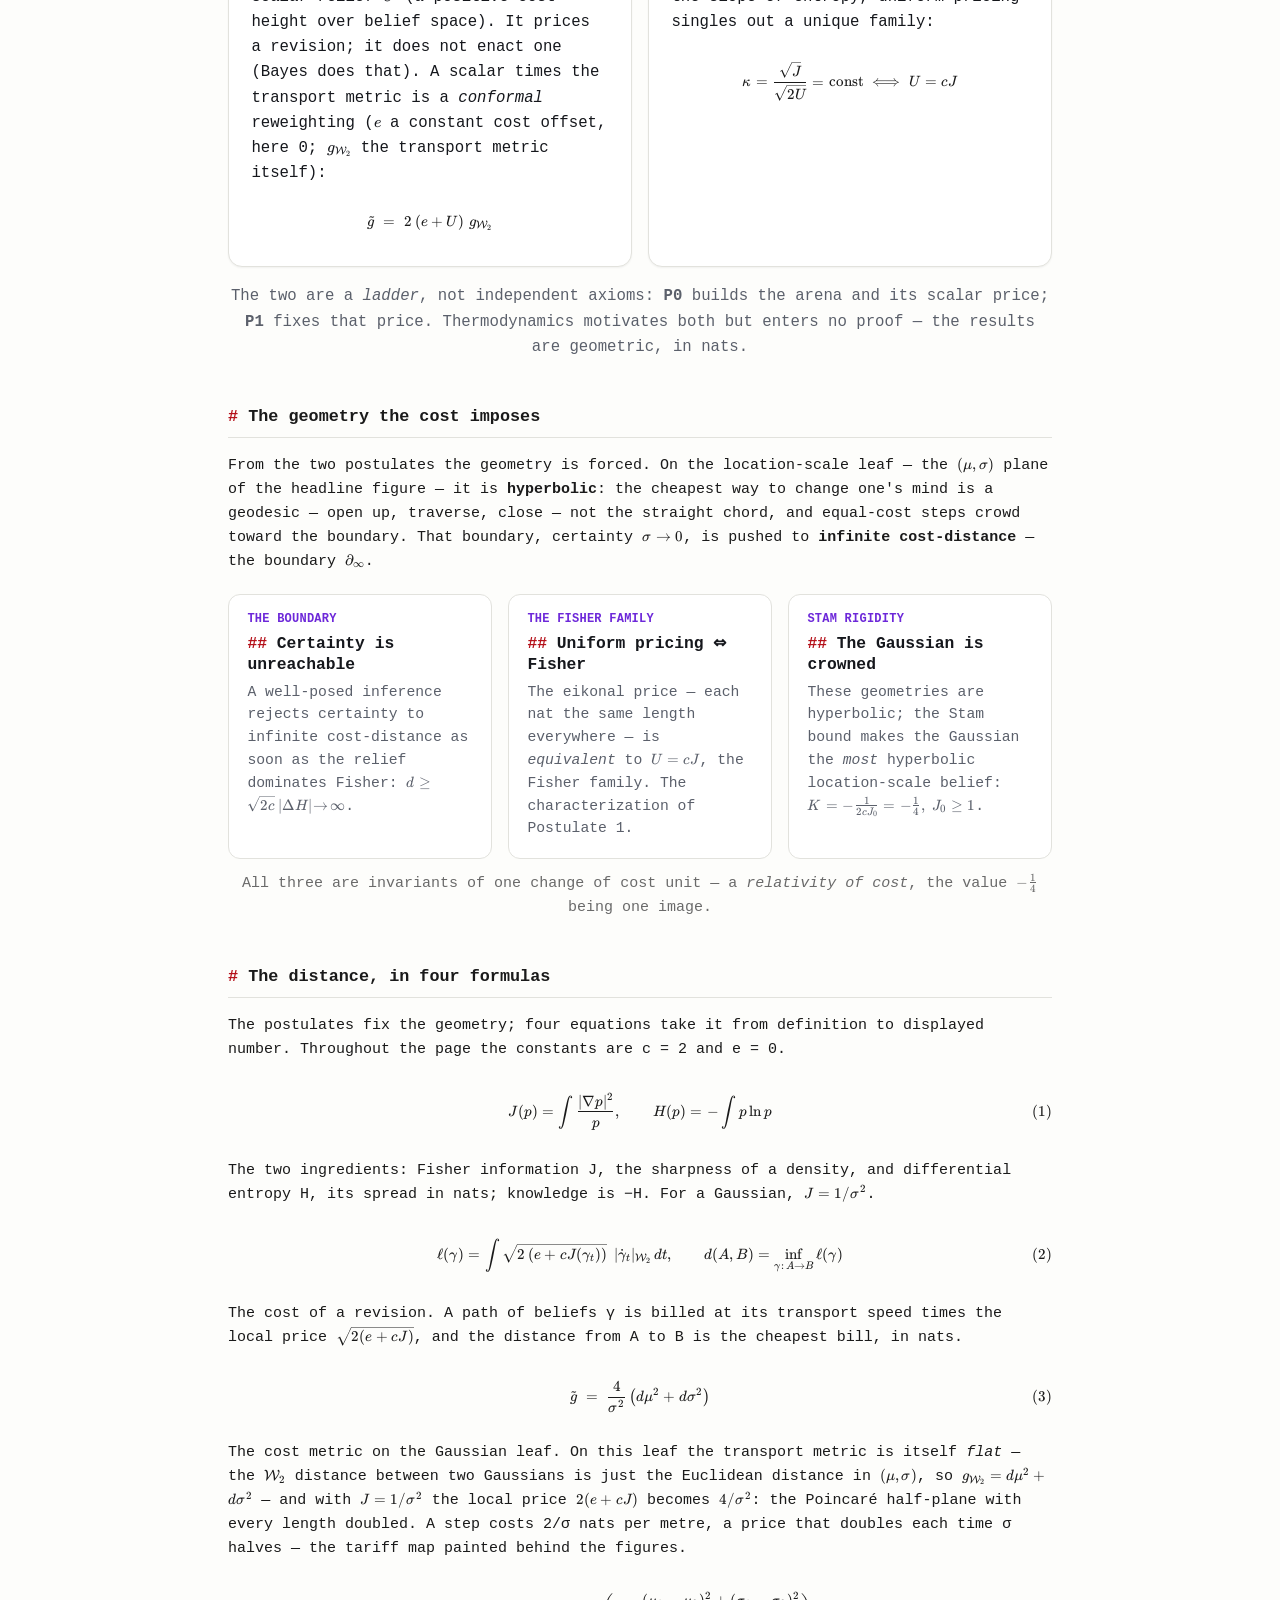
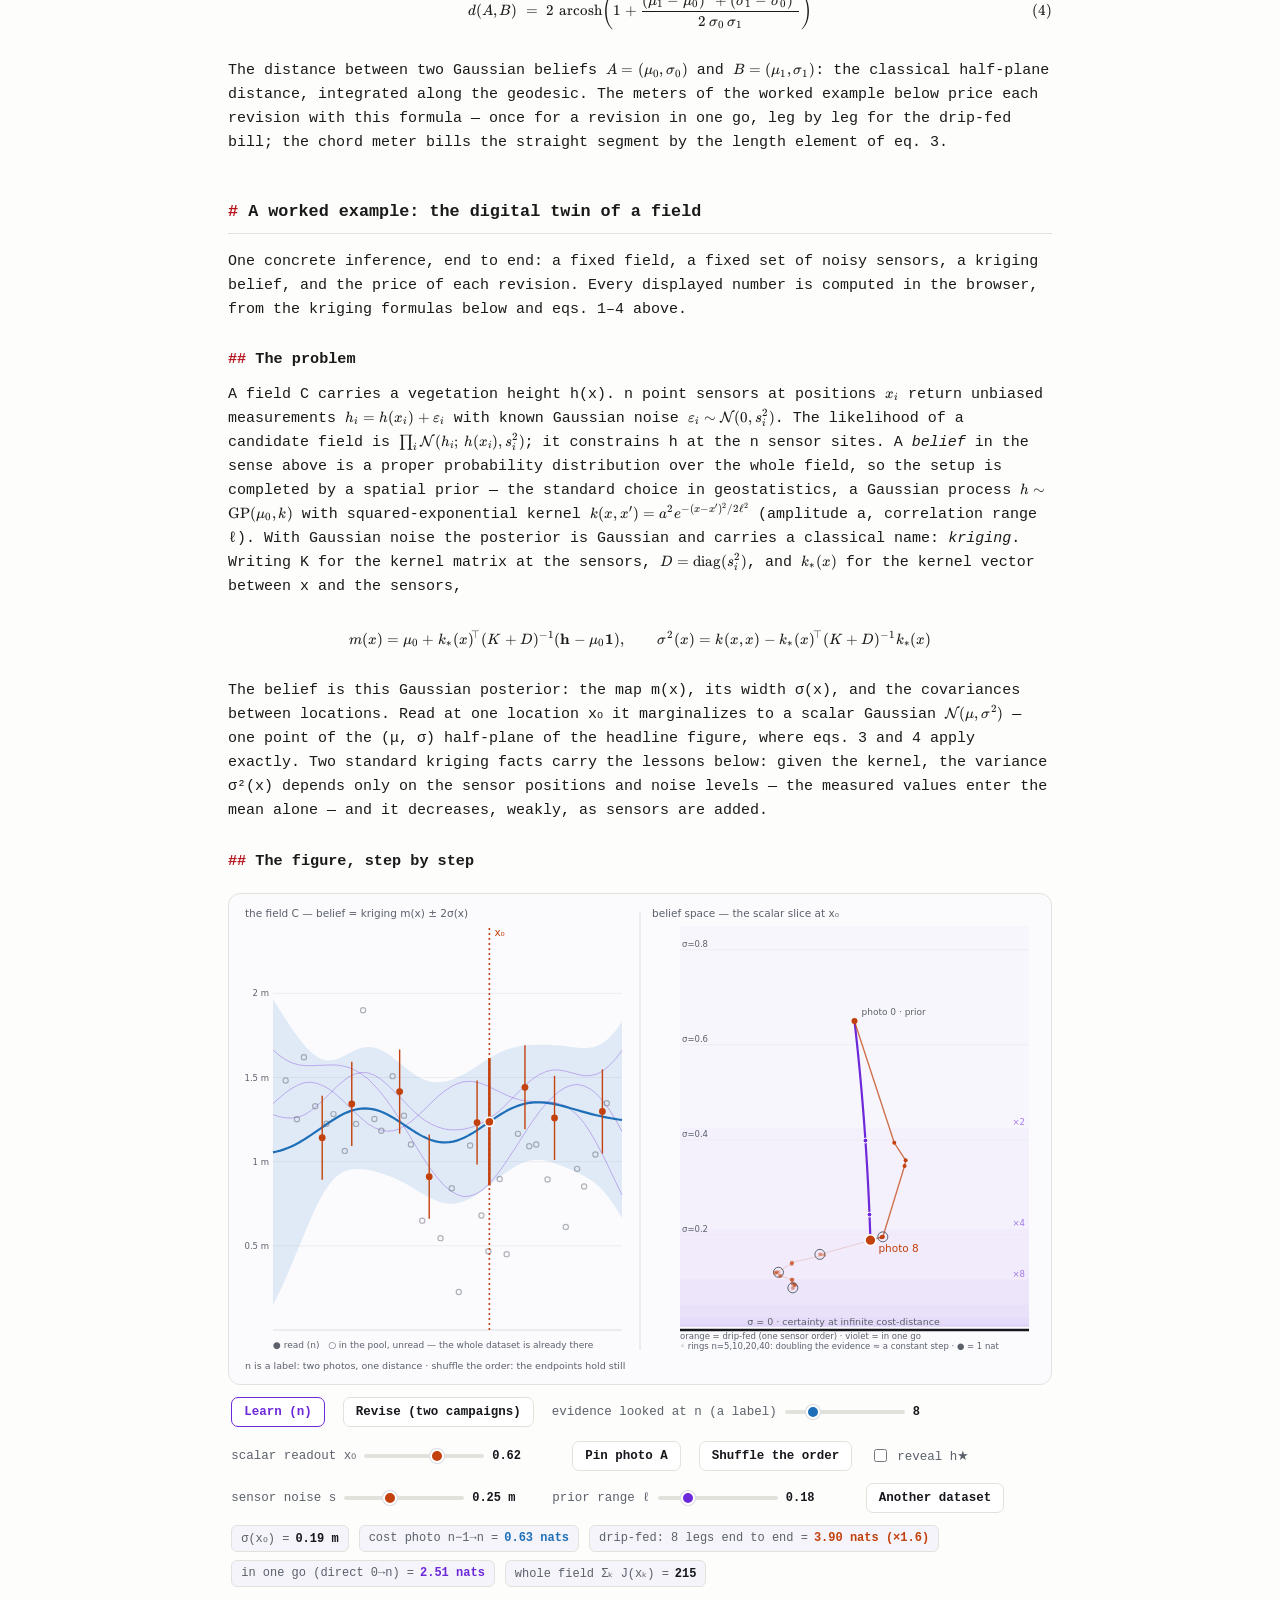
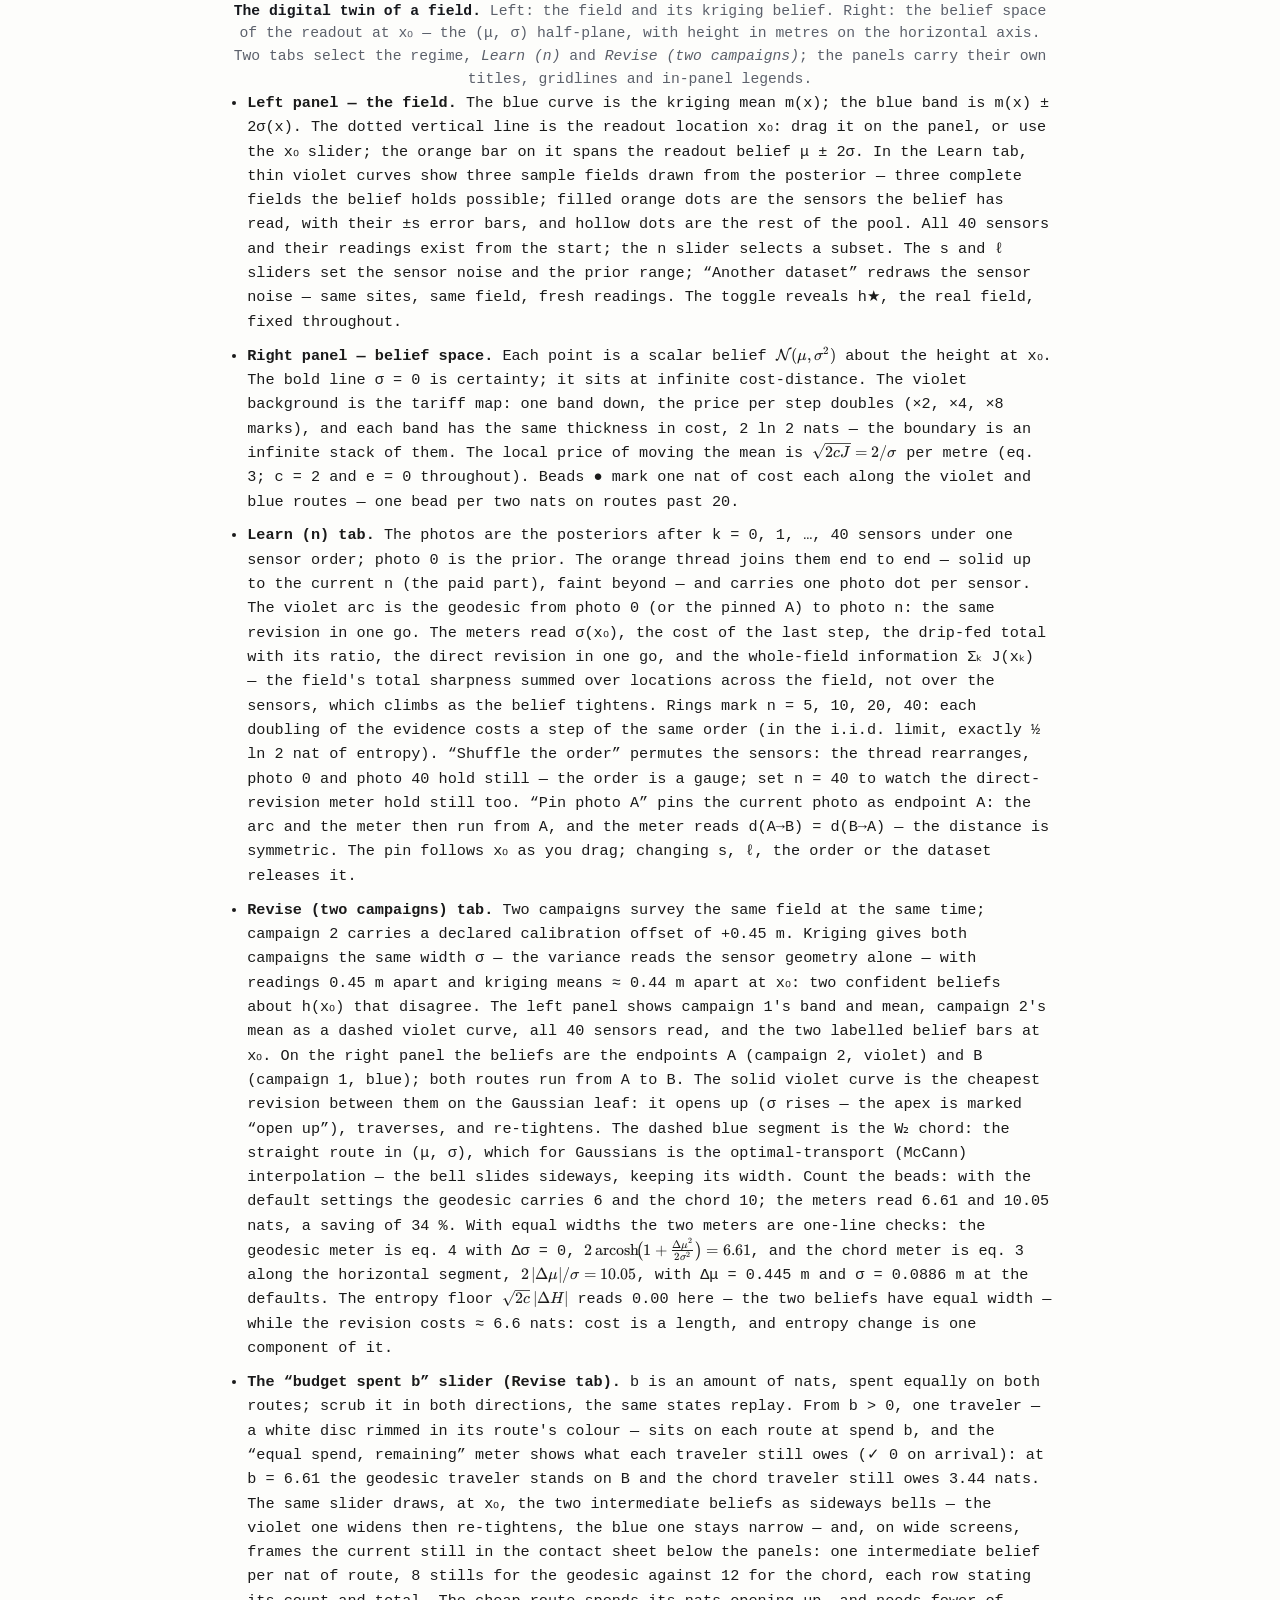
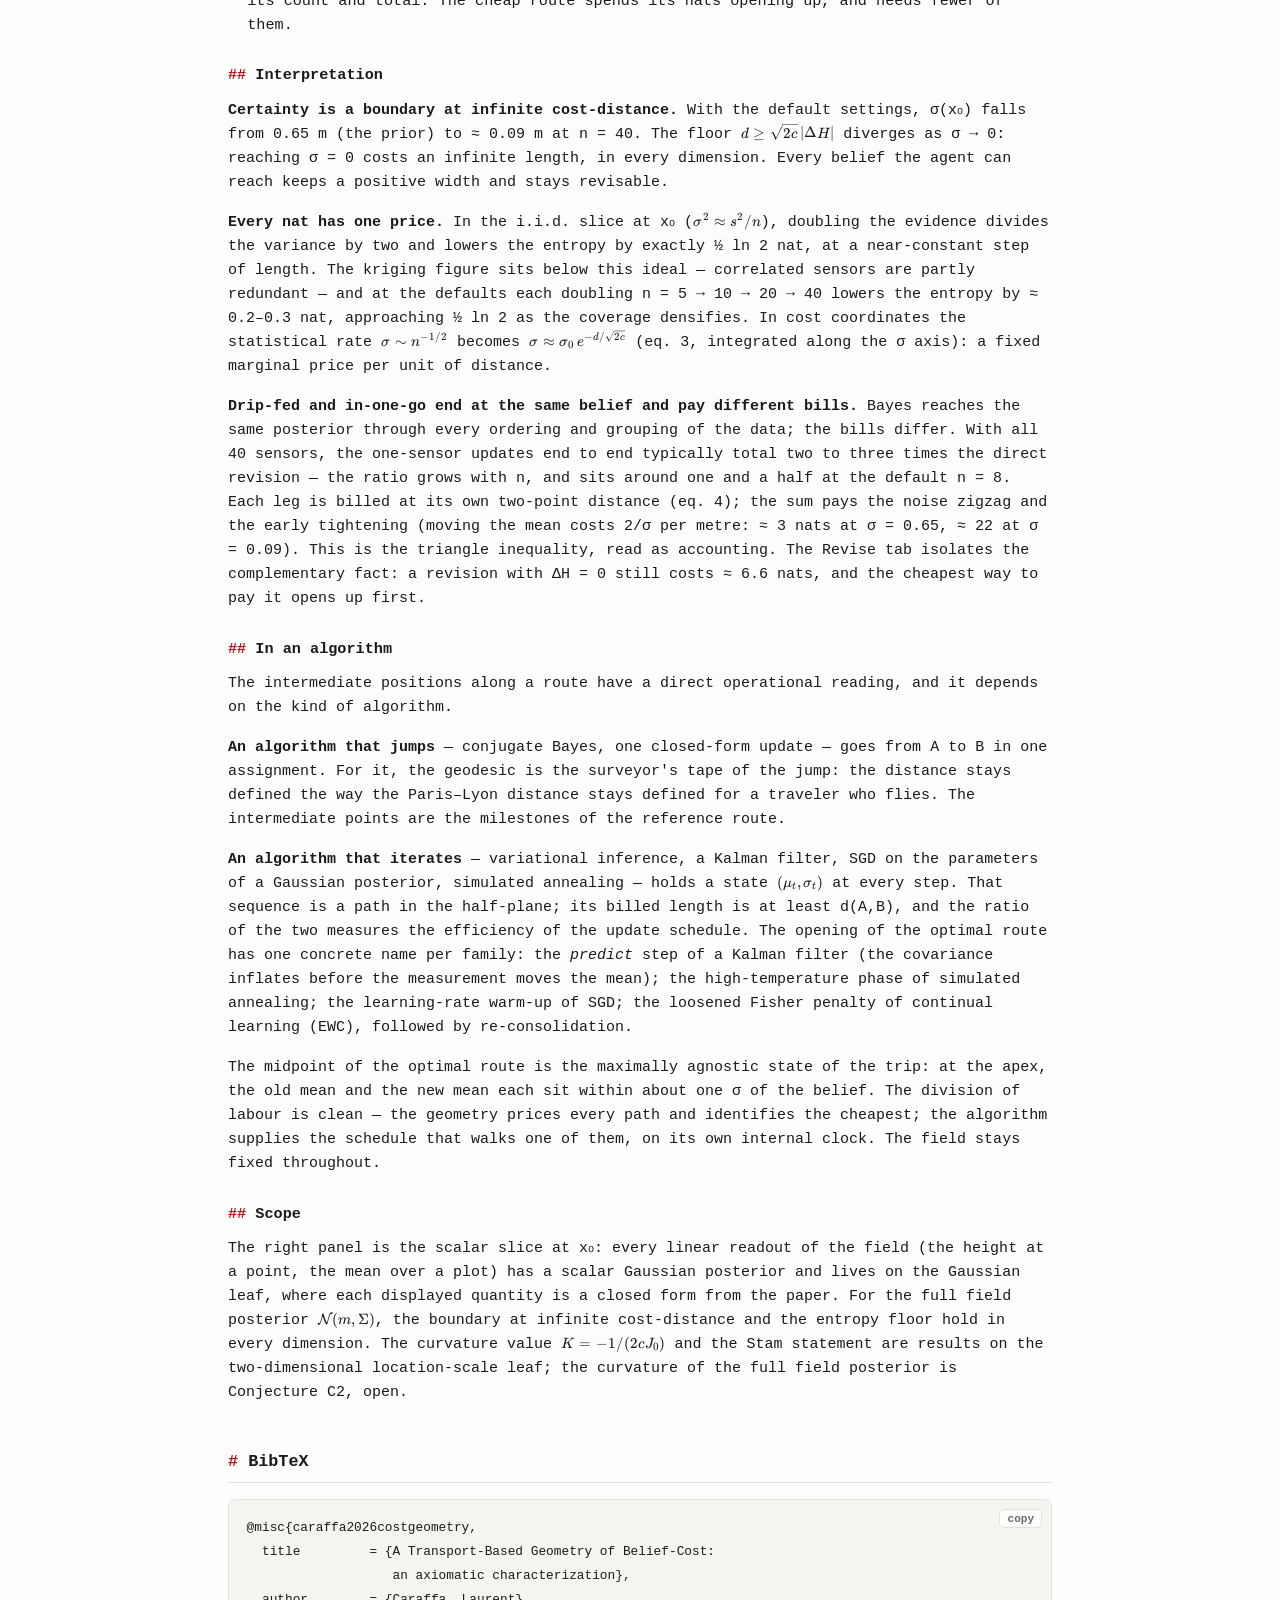
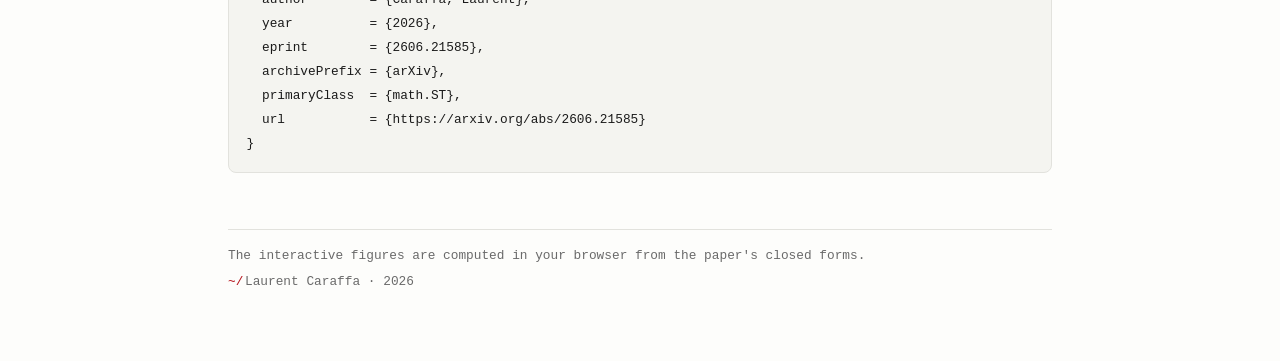
==== commit 4dedcc09: "update belief cost geom" ====
--- a/belief-cost-geometry/index.html
+++ b/belief-cost-geometry/index.html
@@ -44,7 +44,7 @@
 
     <header class="page-head">
       <h1>A Transport-Based Geometry of Belief-Cost</h1>
-      <p class="tagline">An axiomatic characterization.</p>
+      <p class="tagline">What it costs a digital twin to change its mind about a finite world.</p>
       <p class="authors"><a href="https://www.umr-lastig.fr/laurent-caraffa/">Laurent Caraffa</a></p>
       <p class="venue">Université Gustave Eiffel, LASTIG, IGN-ENSG · Preprint · 2026 · arXiv:2606.21585</p>
       <p class="links">
@@ -56,7 +56,7 @@
 
     <!-- the geometry (headline figure) -->
     <section id="geometry" class="teaser">
-      <div class="fig"><div data-fig="geometry" role="img" aria-label="Interactive figure: the hyperbolic geometry of belief, shown as a Poincaré disk and a (mu, sigma) half-plane. Certainty lies on the infinitely distant boundary; the cheapest change of mind is a curved geodesic. Drag a belief in either model."></div></div>
+      <div class="fig"><div data-fig="geometry" role="img" aria-label="Interactive figure: the hyperbolic geometry of belief, shown as a Poincaré disk and a (mu, sigma) half-plane. Certainty lies on the infinitely distant boundary; the cheapest change of mind is a curved geodesic. A strip below shows the belief — a Gaussian bell — reshaping along each route: on the geodesic it opens up then re-tightens, on the chord it only slides. Drag a belief in either model."></div></div>
       <p class="fig-lead">
         <b>Two postulates, one hyperbolic geometry.</b> A belief is a probability distribution over the
         world — here a Gaussian bell, a point <span data-tex="(\mu,\sigma)"></span> in the plane: its centre
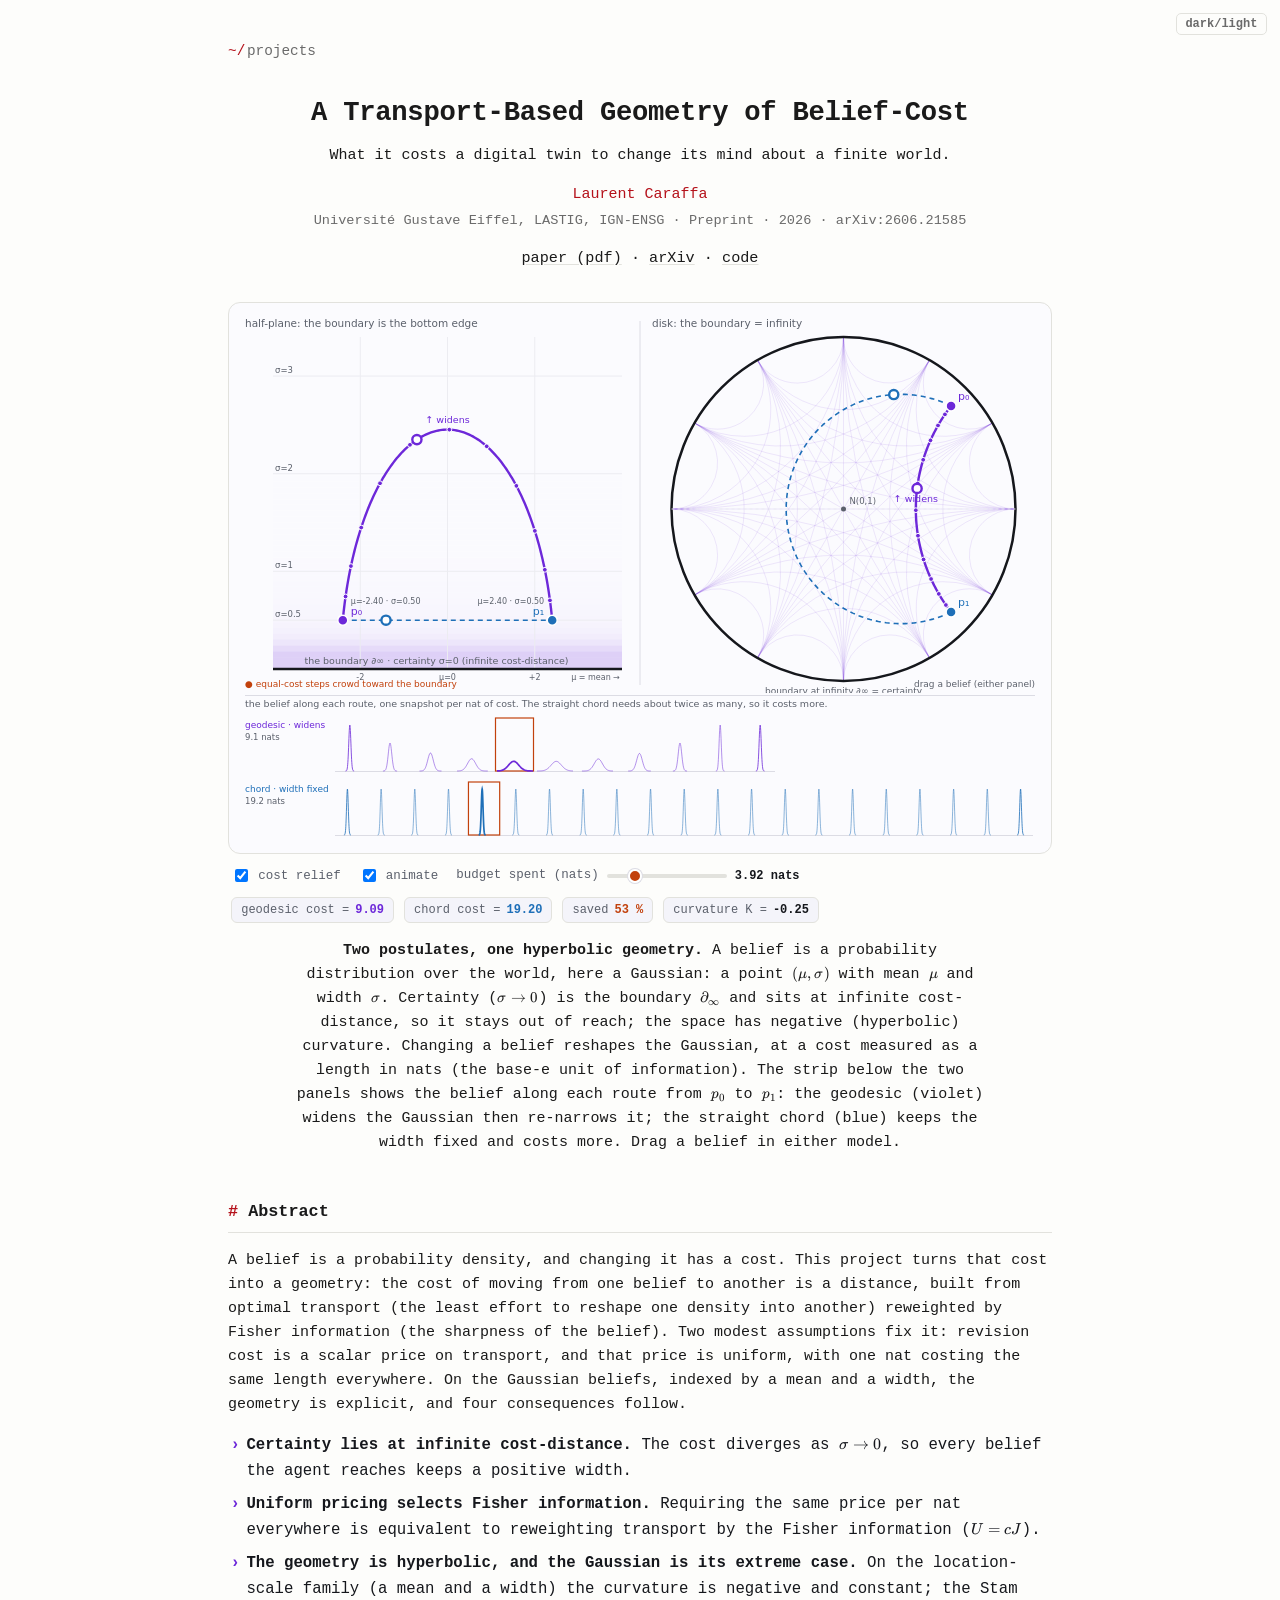
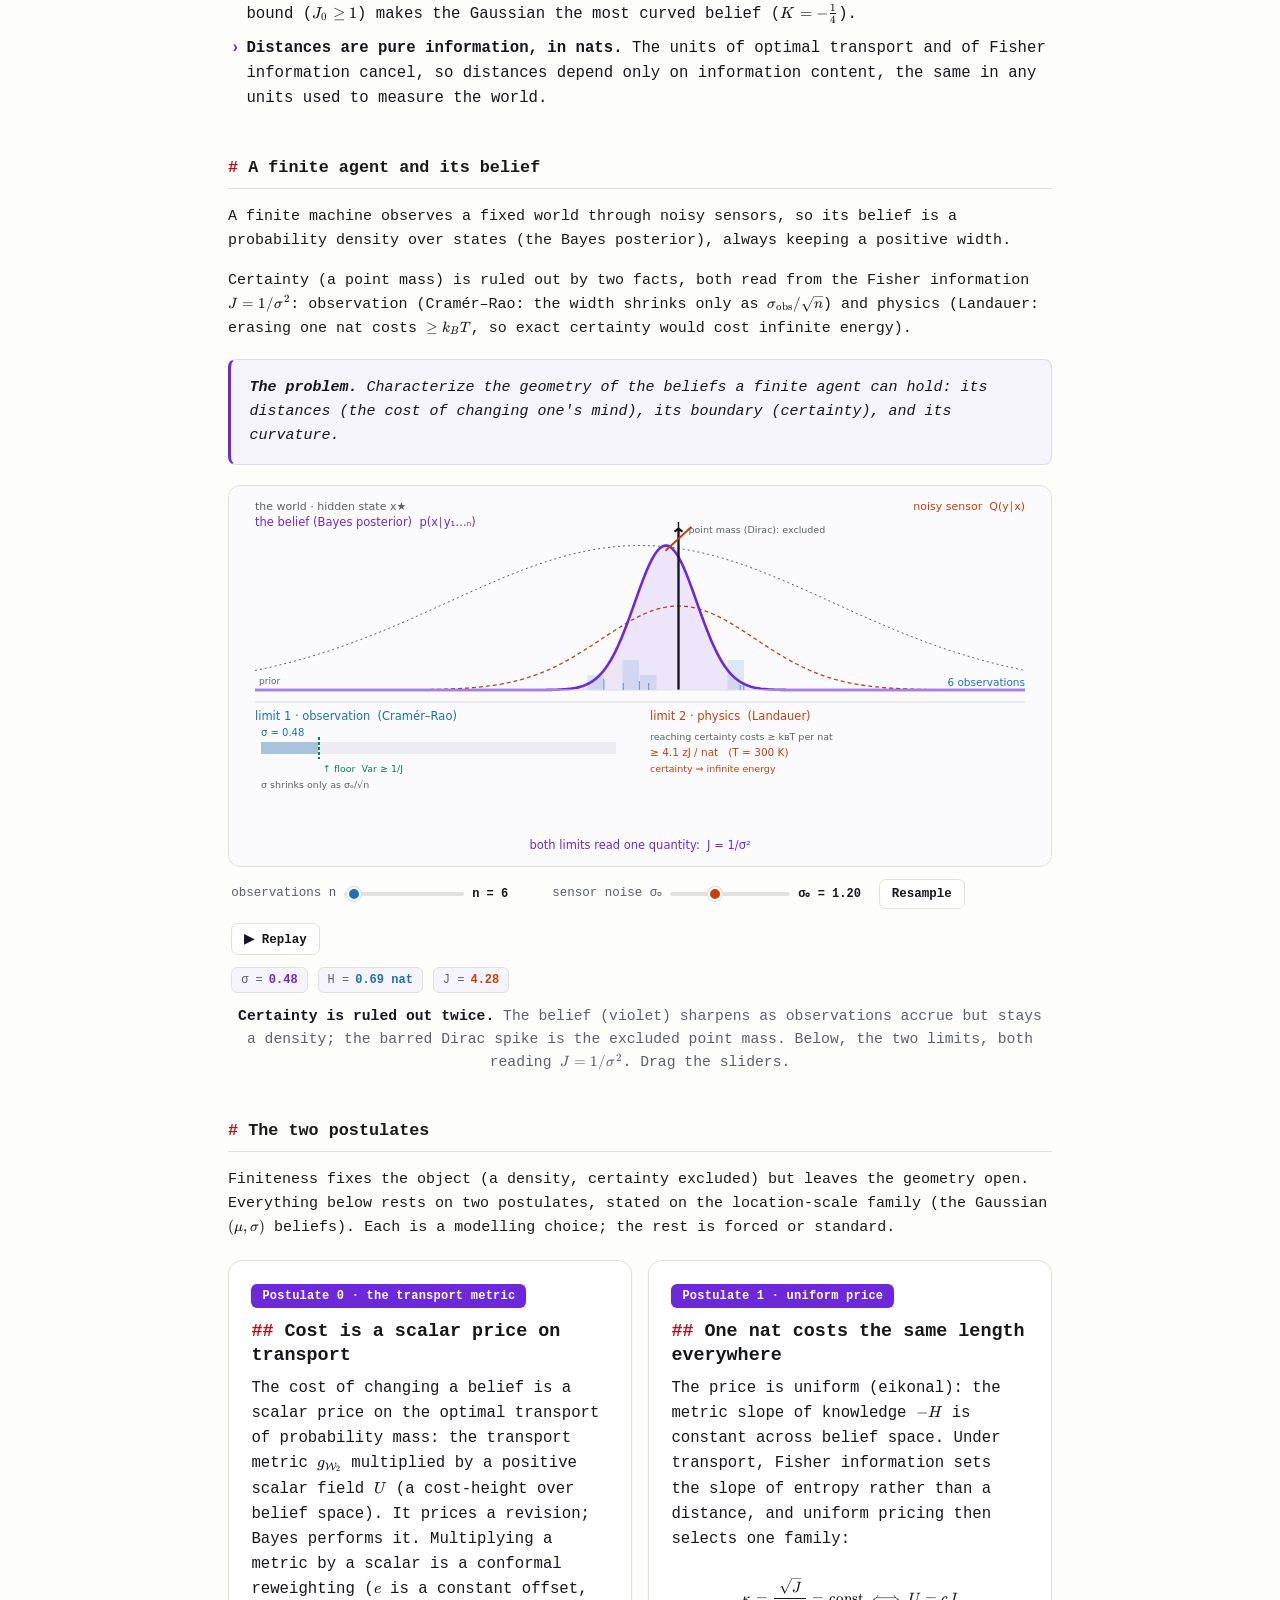
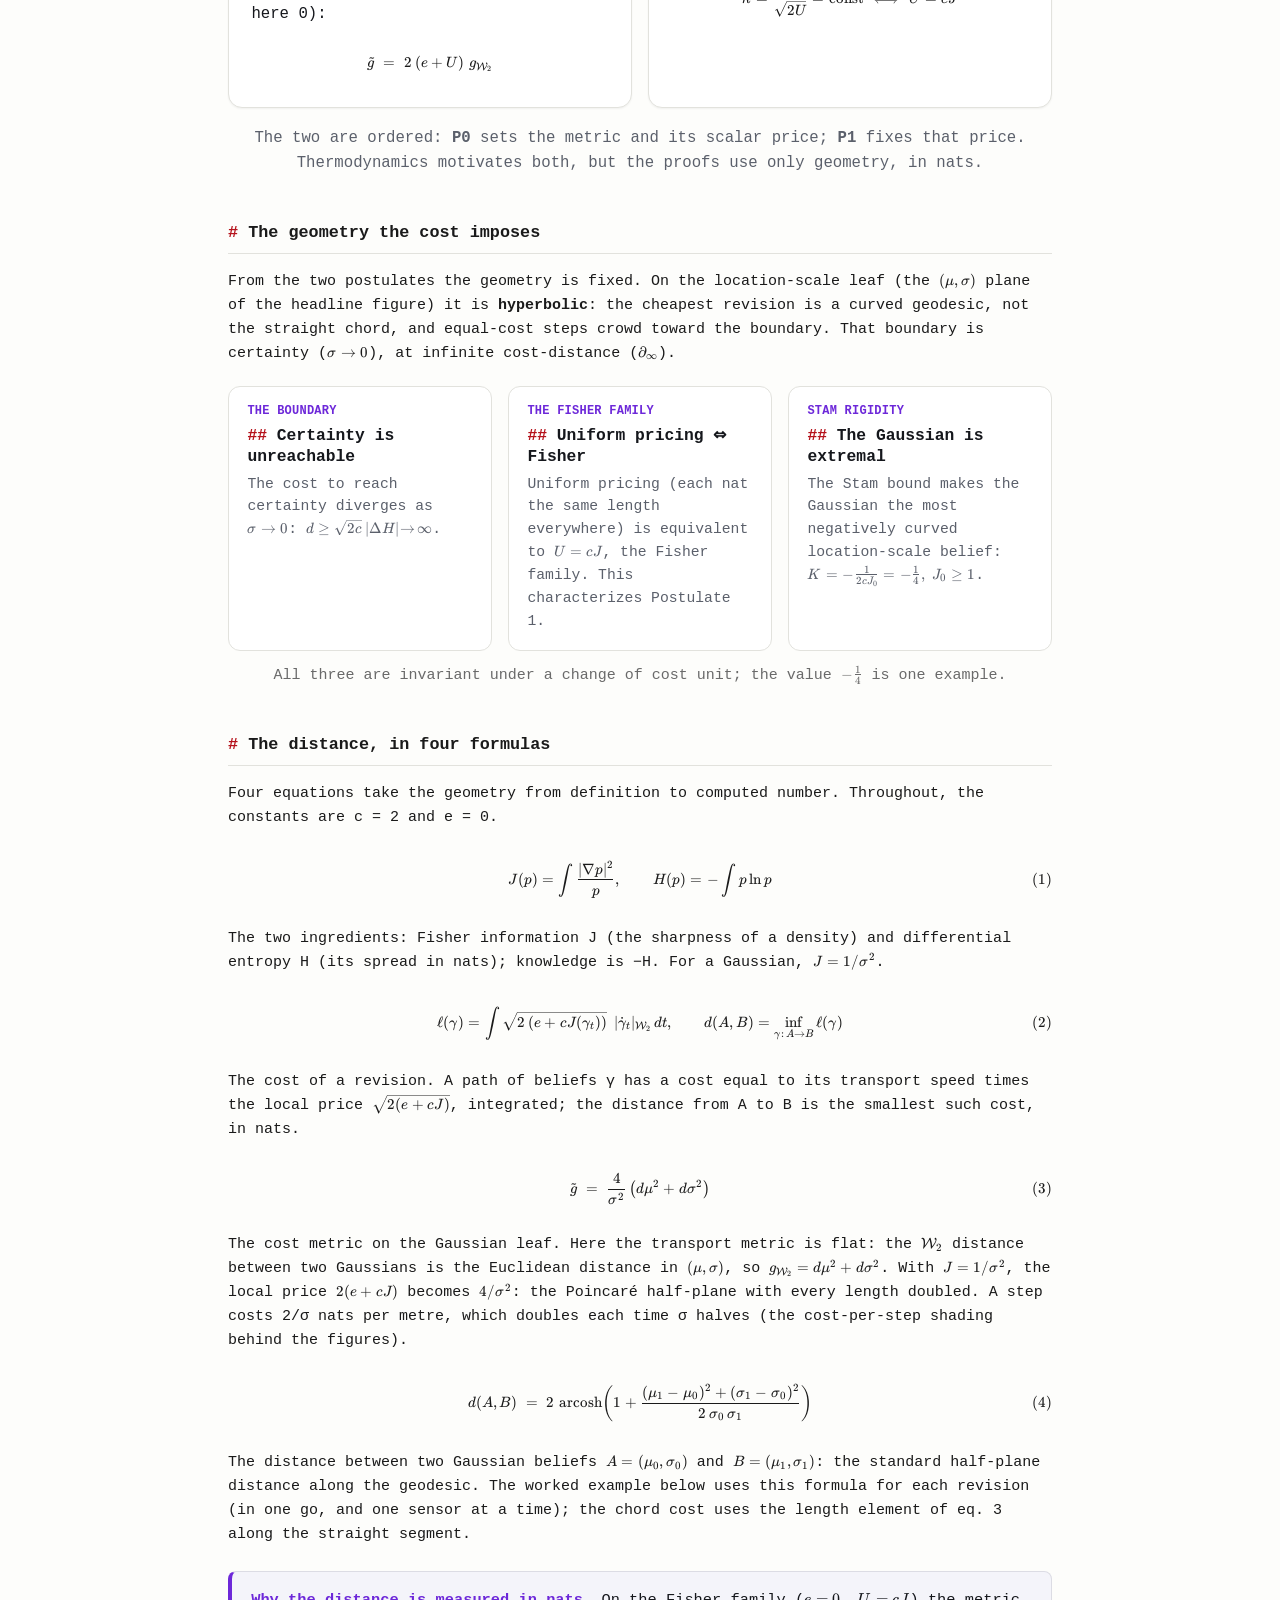
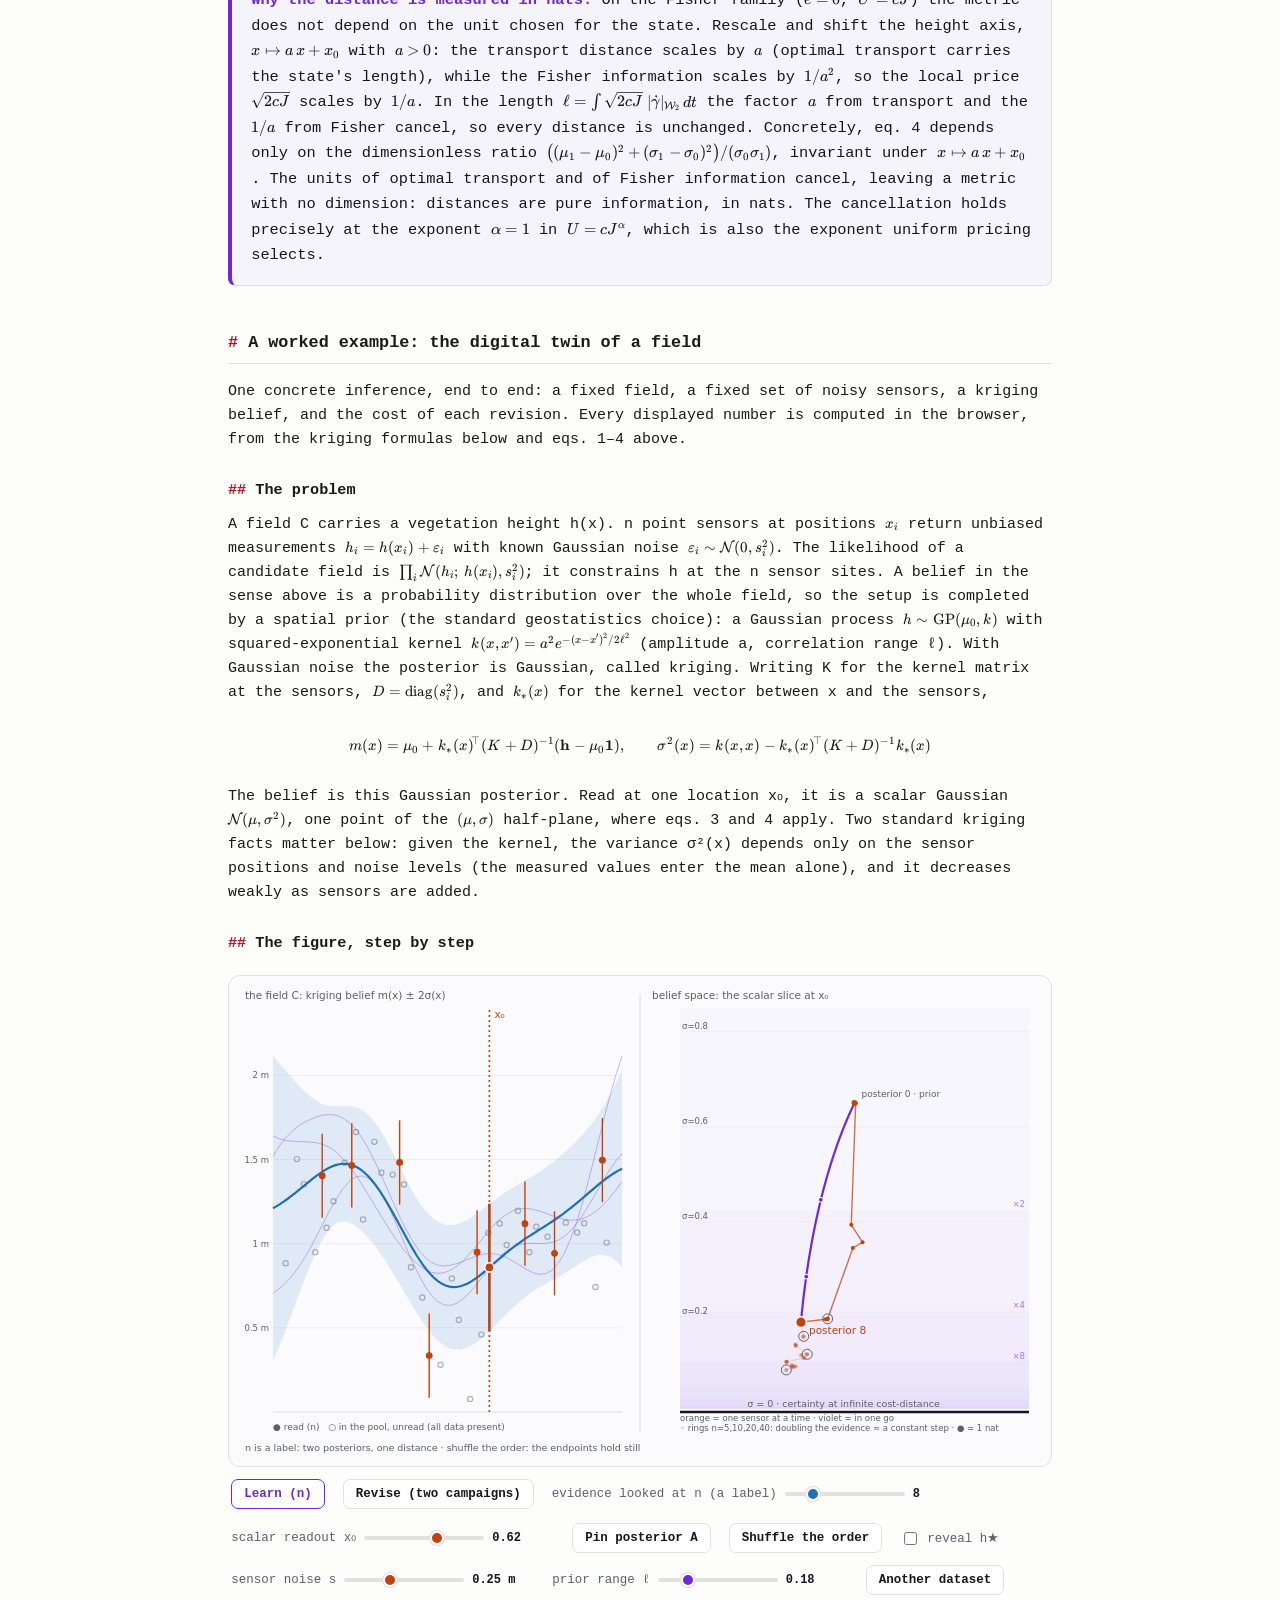
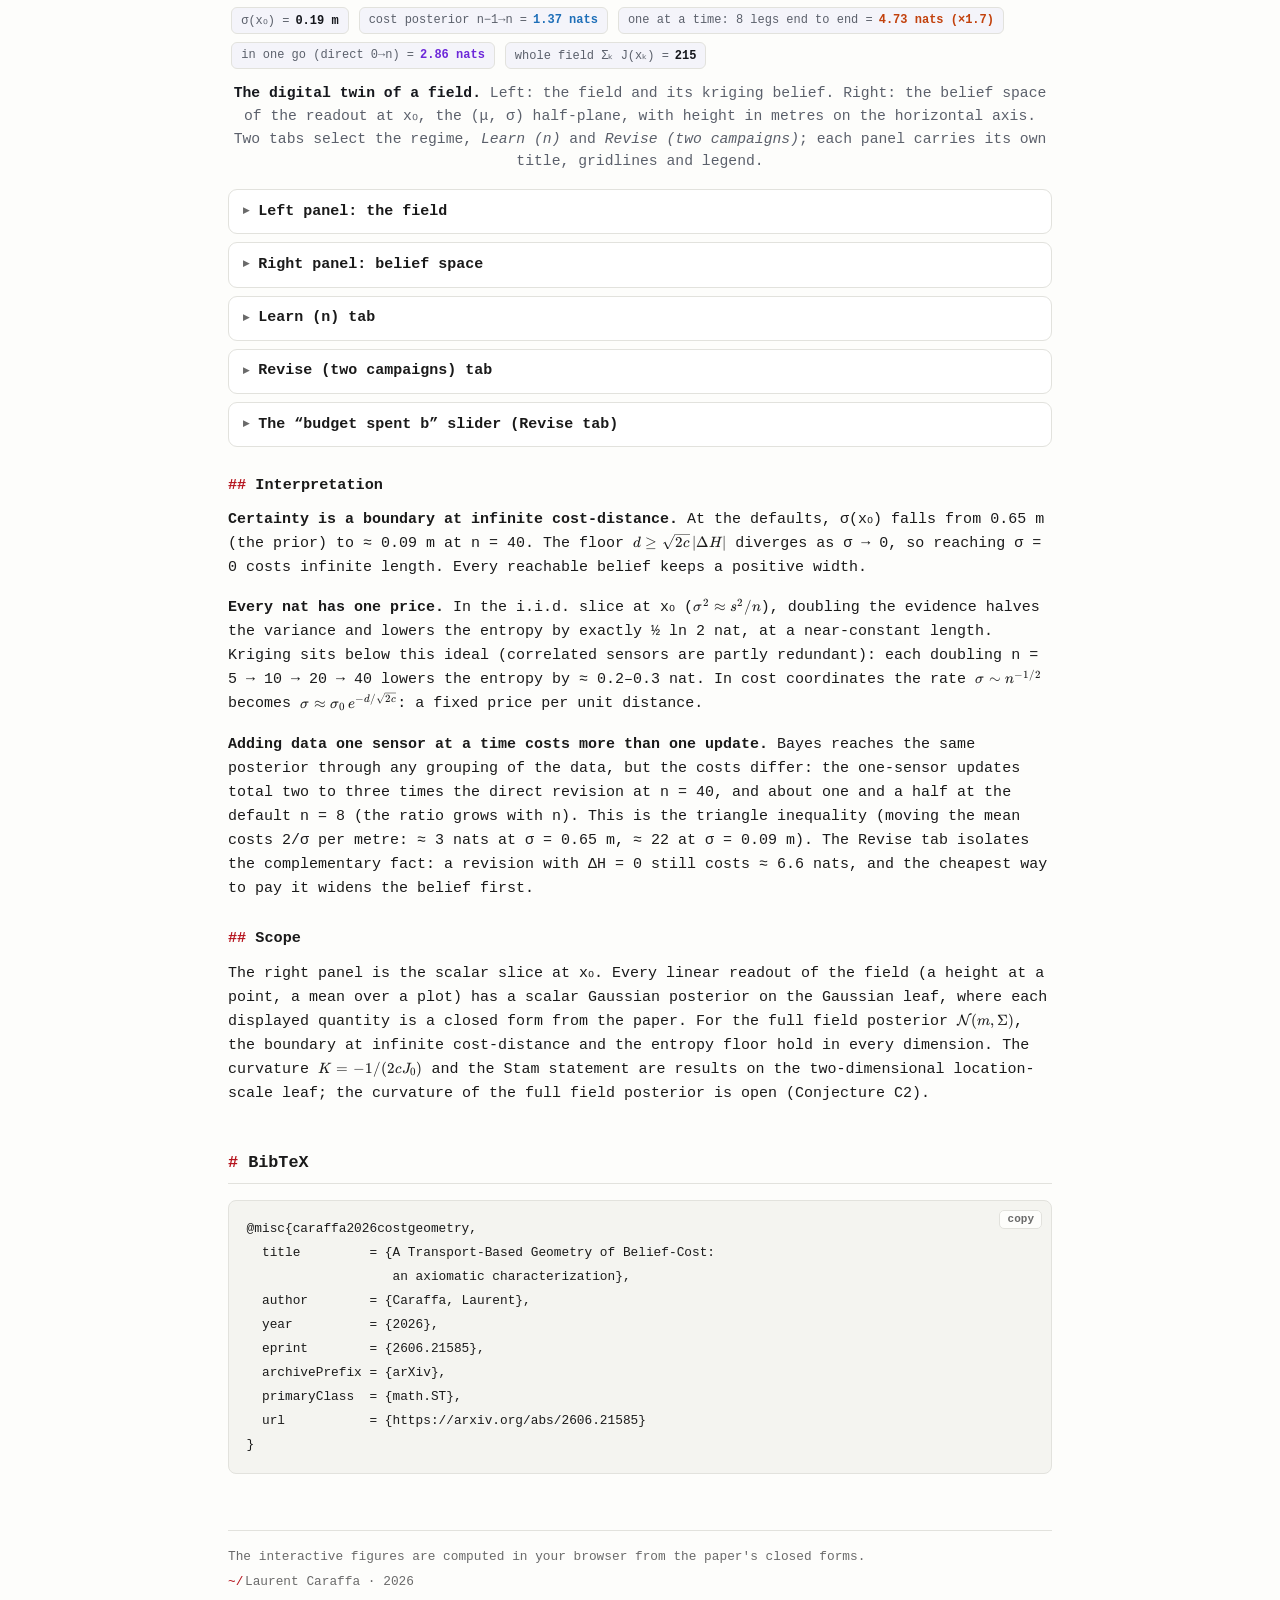
==== commit 1574cd95: "simplify" ====
--- a/belief-cost-geometry/index.html
+++ b/belief-cost-geometry/index.html
@@ -4,8 +4,8 @@
   <meta charset="utf-8">
   <meta name="viewport" content="width=device-width, initial-scale=1">
 
-  <meta name="title" content="A Transport-Based Geometry of Belief-Cost — Laurent Caraffa">
-  <meta name="description" content="A finite agent cannot hold a perfect twin of the world. From two postulates — cost is a price on transport, and the price is uniform — a hyperbolic geometry of belief follows, with certainty at infinite cost-distance.">
+  <meta name="title" content="A Transport-Based Geometry of Belief-Cost · Laurent Caraffa">
+  <meta name="description" content="A finite agent observes the world through noisy sensors, so its belief is a probability density, not a point. From two postulates (cost is a price on transport; the price is uniform), a hyperbolic geometry of belief follows, with certainty at infinite cost-distance.">
   <meta name="keywords" content="belief-cost geometry, optimal transport, Wasserstein, Fisher information, Bayesian inference, information geometry, entropy, thermodynamics of computation, Stam inequality">
   <meta name="author" content="Laurent Caraffa">
 
@@ -20,7 +20,7 @@
   <meta name="citation_pdf_url" content="https://arxiv.org/pdf/2606.21585">
   <meta name="theme-color" content="#11131a">
 
-  <title>A Transport-Based Geometry of Belief-Cost — Laurent Caraffa</title>
+  <title>A Transport-Based Geometry of Belief-Cost · Laurent Caraffa</title>
   <link rel="icon" href="../assets/favicon.svg">
 
   <link rel="stylesheet" href="vendor/katex/katex.min.css">
@@ -37,7 +37,7 @@
     <noscript>
       <p style="padding:.75rem 1rem;border:1px solid currentColor;border-radius:.4rem;margin:0 0 1.2rem">
         This page renders its equations (KaTeX) and its interactive figures with JavaScript. With
-        JavaScript disabled, the formulas and the three figures will not appear — see the linked
+        JavaScript disabled, the formulas and the three figures will not appear; see the linked
         paper (pdf) for the full derivations.</p>
     </noscript>
     <p class="back"><a href="../"><span class="prompt">~/</span>projects</a></p>
@@ -56,167 +56,181 @@
 
     <!-- the geometry (headline figure) -->
     <section id="geometry" class="teaser">
-      <div class="fig"><div data-fig="geometry" role="img" aria-label="Interactive figure: the hyperbolic geometry of belief, shown as a Poincaré disk and a (mu, sigma) half-plane. Certainty lies on the infinitely distant boundary; the cheapest change of mind is a curved geodesic. A strip below shows the belief — a Gaussian bell — reshaping along each route: on the geodesic it opens up then re-tightens, on the chord it only slides. Drag a belief in either model."></div></div>
+      <div class="fig"><div data-fig="geometry" role="img" aria-label="Interactive figure: the hyperbolic geometry of belief, shown as a Poincaré disk and a (mu, sigma) half-plane. Certainty lies on the infinitely distant boundary; the cheapest revision is a curved geodesic. A strip below shows the belief (a Gaussian) reshaping along each route: on the geodesic it widens then re-narrows; on the chord it only slides. Drag a belief in either model."></div></div>
       <p class="fig-lead">
         <b>Two postulates, one hyperbolic geometry.</b> A belief is a probability distribution over the
-        world — here a Gaussian bell, a point <span data-tex="(\mu,\sigma)"></span> in the plane: its centre
-        <span data-tex="\mu"></span> is the best guess, its width <span data-tex="\sigma"></span> the
-        uncertainty. Certainty (<span data-tex="\sigma\to0"></span>, a perfect spike) is the boundary
-        <span data-tex="\partial_\infty"></span> — and it sits at <em>infinite</em> cost-distance
-        (the space is <em>hyperbolic</em>: negatively curved, saddle-like), so it can never quite be reached.
-      </p>
-      <p class="fig-lead">
-        Changing your mind is not a move but a <em>reshaping</em> of that bell, and its cost is a length,
-        in nats. Watch the strip beneath the two panels: to get from <span data-tex="p_0"></span> to
-        <span data-tex="p_1"></span> the cheapest way, the bell first <b>opens up</b> — accepts more
-        uncertainty — slides across, then <b>re-tightens</b> (the violet geodesic). The straight route
-        (blue chord) refuses to open up — it slides the bell straight across instead — and costs more. The
-        cheapest change of mind is a detour through doubt.
+        world, here a Gaussian: a point <span data-tex="(\mu,\sigma)"></span> with mean
+        <span data-tex="\mu"></span> and width <span data-tex="\sigma"></span>. Certainty
+        (<span data-tex="\sigma\to0"></span>) is the boundary <span data-tex="\partial_\infty"></span> and
+        sits at infinite cost-distance, so it stays out of reach; the space has negative (hyperbolic)
+        curvature. Changing a belief reshapes the Gaussian, at a cost measured as a length in nats (the
+        base-e unit of information). The
+        strip below the two panels shows the belief along each route from <span data-tex="p_0"></span> to
+        <span data-tex="p_1"></span>: the geodesic (violet) widens the Gaussian then re-narrows it; the
+        straight chord (blue) keeps the width fixed and costs more.
         <span style="white-space:nowrap">Drag a belief in either model.</span>
       </p>
     </section>
 
-    <section>
+    <section id="abstract">
       <h2>Abstract</h2>
-      <p>A finite machine's digital twin observes the territory only through finite, noisy sensors; we
-        model its coherent output as a <em>belief</em> — a probability density over states, the Bayes
-        posterior, never a point. Certainty — the perfect twin — is denied twice, by observation and by
-        physics, both read off the Fisher information. To make this finiteness geometric — distances, a
-        boundary, a curvature — we model what it costs to <em>change</em> a belief: a
-        <em>belief-cost geometry</em>, optimal transport in Wasserstein space reweighted conformally by
-        Fisher information.</p>
-      <p>The framework rests on <strong>two posed commitments</strong>: that revision cost is a
-        <em>scalar price on transport</em> (the arena), and that the price is <em>uniform</em> — one nat
-        (a unit of information — the base-e cousin of the bit) costs the same length everywhere. Uniform pricing selects the Fisher reweighting because transport
-        <em>demotes</em> Fisher information from the ruler of distinguishability to the slope of entropy
-        — the move that sets transport apart from Fisher–Rao. From the two postulates, three results
-        follow on the conformal (essentially location-scale) class, all invariants of one change of cost
-        unit: a <strong>boundary at infinite cost-distance</strong> (certainty rejected to infinity), the
-        <strong>Fisher family</strong> (<span data-tex="U=cJ"></span>, the characterization of the second
-        postulate), and a <strong>rigidity</strong> (these geometries are hyperbolic, and the Stam bound
-        crowns the Gaussian). Thermodynamics fixes the cost unit and motivates the framework; the results
-        are geometric, in nats.</p>
+      <p>A belief is a probability density, and changing it has a cost. This project turns that cost into a
+        geometry: the cost of moving from one belief to another is a distance, built from optimal transport
+        (the least effort to reshape one density into another) reweighted by Fisher information (the
+        sharpness of the belief). Two modest assumptions fix it: revision cost is a scalar price on
+        transport, and that price is uniform, with one nat costing the same length everywhere. On the
+        Gaussian beliefs, indexed by a mean and a width, the geometry is explicit, and four consequences
+        follow.</p>
+      <ul class="abstract-list">
+        <li><b>Certainty lies at infinite cost-distance.</b> The cost diverges as
+          <span data-tex="\sigma\to0"></span>, so every belief the agent reaches keeps a positive
+          width.</li>
+        <li><b>Uniform pricing selects Fisher information.</b> Requiring the same price per nat everywhere
+          is equivalent to reweighting transport by the Fisher information
+          (<span data-tex="U=cJ"></span>).</li>
+        <li><b>The geometry is hyperbolic, and the Gaussian is its extreme case.</b> On the location-scale
+          family (a mean and a width) the curvature is negative and constant; the Stam bound
+          (<span data-tex="J_0\ge1"></span>) makes the Gaussian the most curved belief
+          (<span data-tex="K=-\tfrac14"></span>).</li>
+        <li><b>Distances are pure information, in nats.</b> The units of optimal transport and of Fisher
+          information cancel, so distances depend only on information content, the same in any units used
+          to measure the world.</li>
+      </ul>
+    </section>
+
+    <section id="problem">
+      <h2>A finite agent and its belief</h2>
+      <p>A finite machine observes a fixed world through noisy sensors, so its belief is a probability
+        density over states (the Bayes posterior), always keeping a positive width.</p>
+      <p>Certainty (a point mass) is ruled out by two facts, both read from the Fisher information
+        <span data-tex="J=1/\sigma^2"></span>: observation (Cramér–Rao: the width shrinks only as
+        <span data-tex="\sigma_{\mathrm{obs}}/\sqrt n"></span>) and physics (Landauer: erasing one nat
+        costs <span data-tex="\ge k_BT"></span>, so exact certainty would cost infinite energy).</p>
       <div class="problembox">
-        <strong>The problem.</strong> Characterize the geometry of the space of beliefs a finite agent —
-        inferring a fixed, noisy world through finite sensors — can inhabit: its <em>distances</em> (the
-        cost of changing one's mind), its <em>boundary</em> (certainty), and its <em>curvature</em>.
-      </div>
-    </section>
-
-    <section id="problem">
-      <h2>A finite agent cannot hold a perfect twin</h2>
-      <p>The agent watches a hidden state only through finite, noisy sensors; its coherent output is a
-        <em>belief</em> (the Bayes posterior) — a density, never a point. Certainty is denied twice, and both
-        denials speak one language, Fisher information <span data-tex="J=1/\sigma^2"></span>: by observation
-        (Cramér–Rao — the width shrinks only as <span data-tex="\sigma_{\mathrm{obs}}/\sqrt n"></span>) and by
-        physics (Landauer — erasing one nat costs <span data-tex="\ge k_BT"></span>; certainty would cost
-        infinite energy).</p>
-      <div class="fig"><div data-fig="twin" role="img" aria-label="Interactive figure: as observations accrue the belief (a Gaussian) sharpens but never collapses to a point; the perfectly certain twin (a Dirac spike) stays excluded. Below, the two denials of certainty, both reading the Fisher information J = 1/sigma squared."></div></div>
-      <p class="caption"><b>The twofold denial of certainty.</b> The belief (violet) sharpens
-        as observations accrue, yet stays a density; the barred Dirac is the perfect twin, excluded. Below, the
-        two denials — both reading <span data-tex="J=1/\sigma^2"></span>. Drag the sliders; it replays on its own.</p>
+        <strong>The problem.</strong> Characterize the geometry of the beliefs a finite agent can hold:
+        its distances (the cost of changing one's mind), its boundary (certainty), and its curvature.
+      </div>
+      <div class="fig"><div data-fig="twin" role="img" aria-label="Interactive figure: as observations accrue the belief (a Gaussian) sharpens but keeps a positive width; the excluded point mass (a Dirac spike) is barred. Below, the two limits on certainty, both reading the Fisher information J = 1/sigma squared."></div></div>
+      <p class="caption"><b>Certainty is ruled out twice.</b> The belief (violet) sharpens as observations
+        accrue but stays a density; the barred Dirac spike is the excluded point mass. Below, the two
+        limits, both reading <span data-tex="J=1/\sigma^2"></span>. Drag the sliders.</p>
     </section>
 
     <section>
       <h2>The two postulates</h2>
-      <p>Finiteness fixes the <em>object</em> — a density, certainty excluded — but leaves the geometry
-        open. Everything below rests on exactly two posed commitments, worked out on the location-scale
-        family (the Gaussian <span data-tex="(\mu,\sigma)"></span> beliefs). Each is a choice an informed reader
-        could refuse; each is defended. Every other ingredient is forced, transparent, or borrowed.</p>
+      <p>Finiteness fixes the object (a density, certainty excluded) but leaves the geometry open.
+        Everything below rests on two postulates, stated on the location-scale family (the Gaussian
+        <span data-tex="(\mu,\sigma)"></span> beliefs). Each is a modelling choice; the rest is forced or
+        standard.</p>
       <div class="cards">
         <div class="post">
-          <span class="tag">Postulate 0 · the arena</span>
+          <span class="tag">Postulate 0 · the transport metric</span>
           <h3>Cost is a scalar price on transport</h3>
-          <p>The cost of changing a belief is a <em>scalar price field over the optimal transport</em> of
-            probability mass — a transport metric reweighted by a scalar relief <span data-tex="U"></span>
-            (a positive cost-height over belief space). It prices a revision; it does
-            not enact one (Bayes does that). A scalar times the transport metric is a <em>conformal</em>
-            reweighting (<span data-tex="e"></span> a constant cost offset, here 0;
-            <span data-tex="g_{\mathcal W_2}"></span> the transport metric itself):</p>
+          <p>The cost of changing a belief is a scalar price on the optimal transport of probability mass:
+            the transport metric <span data-tex="g_{\mathcal W_2}"></span> multiplied by a positive scalar
+            field <span data-tex="U"></span> (a cost-height over belief space). It prices a revision; Bayes
+            performs it. Multiplying a metric by a scalar is a conformal reweighting
+            (<span data-tex="e"></span> is a constant offset, here 0):</p>
           <div class="formula-center" data-tex="\tilde g \;=\; 2\,(e+U)\,\,g_{\mathcal W_2}" data-display="1"></div>
         </div>
         <div class="post">
-          <span class="tag">Postulate 1 · uniform pricing</span>
+          <span class="tag">Postulate 1 · uniform price</span>
           <h3>One nat costs the same length everywhere</h3>
-          <p>The price is <em>uniform</em> (eikonal): the metric slope of knowledge <span data-tex="-H"></span>
-            is constant across the space of beliefs. Because transport <em>demotes</em> Fisher to the slope of
-            entropy, uniform pricing singles out a unique family:</p>
+          <p>The price is uniform (eikonal): the metric slope of knowledge <span data-tex="-H"></span> is
+            constant across belief space. Under transport, Fisher information sets the slope of entropy
+            rather than a distance, and uniform pricing then selects one family:</p>
           <div class="formula-center" data-tex="\kappa=\frac{\sqrt J}{\sqrt{2U}}=\text{const}\;\Longleftrightarrow\; U=cJ" data-display="1"></div>
         </div>
       </div>
-      <p class="ladder">The two are a <em>ladder</em>, not independent axioms: <strong>P0</strong> builds the
-        arena and its scalar price; <strong>P1</strong> fixes that price. Thermodynamics motivates both but
-        enters no proof — the results are geometric, in nats.</p>
+      <p class="ladder">The two are ordered: <strong>P0</strong> sets the metric and its scalar price;
+        <strong>P1</strong> fixes that price. Thermodynamics motivates both, but the proofs use only
+        geometry, in nats.</p>
     </section>
 
     <section>
       <h2>The geometry the cost imposes</h2>
-      <p>From the two postulates the geometry is forced. On the location-scale leaf — the
-        <span data-tex="(\mu,\sigma)"></span> plane of the headline figure — it is
-        <strong>hyperbolic</strong>: the cheapest way to change one's mind is a geodesic — open up,
-        traverse, close — not the straight chord, and equal-cost steps crowd toward the boundary. That
-        boundary, certainty <span data-tex="\sigma\to0"></span>, is pushed to <strong>infinite
-        cost-distance</strong> — the boundary <span data-tex="\partial_\infty"></span>.</p>
+      <p>From the two postulates the geometry is fixed. On the location-scale leaf (the
+        <span data-tex="(\mu,\sigma)"></span> plane of the headline figure) it is
+        <strong>hyperbolic</strong>: the cheapest revision is a curved geodesic, not the straight chord,
+        and equal-cost steps crowd toward the boundary. That boundary is certainty
+        (<span data-tex="\sigma\to0"></span>), at infinite cost-distance
+        (<span data-tex="\partial_\infty"></span>).</p>
       <div class="cards-3">
         <div class="res">
           <div class="rk">The boundary</div>
           <h3>Certainty is unreachable</h3>
-          <p>A well-posed inference rejects certainty to infinite cost-distance as soon as the relief dominates Fisher:
+          <p>The cost to reach certainty diverges as <span data-tex="\sigma\to0"></span>:
             <span data-tex="d\ge\sqrt{2c}\,|\Delta H|\!\to\!\infty"></span>.</p>
         </div>
         <div class="res">
           <div class="rk">The Fisher family</div>
           <h3>Uniform pricing ⇔ Fisher</h3>
-          <p>The eikonal price — each nat the same length everywhere — is <em>equivalent</em> to
-            <span data-tex="U=cJ"></span>, the Fisher family. The characterization of Postulate 1.</p>
+          <p>Uniform pricing (each nat the same length everywhere) is equivalent to
+            <span data-tex="U=cJ"></span>, the Fisher family. This characterizes Postulate 1.</p>
         </div>
         <div class="res">
           <div class="rk">Stam rigidity</div>
-          <h3>The Gaussian is crowned</h3>
-          <p>These geometries are hyperbolic; the Stam bound makes the Gaussian the <em>most</em> hyperbolic
-            location-scale belief: <span data-tex="K=-\tfrac{1}{2cJ_0}=-\tfrac14,\; J_0\ge1"></span>.</p>
-        </div>
-      </div>
-      <p class="closing">All three are invariants of one change of cost unit — a <em>relativity of cost</em>,
-        the value <span data-tex="-\tfrac14"></span> being one image.</p>
+          <h3>The Gaussian is extremal</h3>
+          <p>The Stam bound makes the Gaussian the most negatively curved location-scale belief:
+            <span data-tex="K=-\tfrac{1}{2cJ_0}=-\tfrac14,\; J_0\ge1"></span>.</p>
+        </div>
+      </div>
+      <p class="closing">All three are invariant under a change of cost unit; the value
+        <span data-tex="-\tfrac14"></span> is one example.</p>
     </section>
 
     <!-- ===== the distance, in four formulas ===== -->
     <section id="formulas">
       <h2>The distance, in four formulas</h2>
-      <p>The postulates fix the geometry; four equations take it from definition to displayed
-        number. Throughout the page the constants are c = 2 and e = 0.</p>
+      <p>Four equations take the geometry from definition to computed number. Throughout, the constants
+        are c = 2 and e = 0.</p>
       <div class="formula-center" data-tex="J(p) = \int \frac{|\nabla p|^2}{p}, \qquad H(p) = -\int p \ln p \tag{1}" data-display="1"></div>
-      <p>The two ingredients: Fisher information J, the sharpness of a density, and differential
-        entropy H, its spread in nats; knowledge is −H. For a Gaussian,
-        <span data-tex="J = 1/\sigma^2"></span>.</p>
+      <p>The two ingredients: Fisher information J (the sharpness of a density) and differential entropy H
+        (its spread in nats); knowledge is −H. For a Gaussian, <span data-tex="J = 1/\sigma^2"></span>.</p>
       <div class="formula-center" data-tex="\ell(\gamma) = \int \sqrt{2\,(e + cJ(\gamma_t))}\;\,|\dot\gamma_t|_{\mathcal W_2}\,dt, \qquad d(A,B) = \inf_{\gamma:\,A\to B} \ell(\gamma) \tag{2}" data-display="1"></div>
-      <p>The cost of a revision. A path of beliefs γ is billed at its transport speed times the
-        local price <span data-tex="\sqrt{2(e+cJ)}"></span>, and the distance from A to B is the
-        cheapest bill, in nats.</p>
+      <p>The cost of a revision. A path of beliefs γ has a cost equal to its transport speed times the
+        local price <span data-tex="\sqrt{2(e+cJ)}"></span>, integrated; the distance from A to B is the
+        smallest such cost, in nats.</p>
       <div class="formula-center" data-tex="\tilde g \;=\; \frac{4}{\sigma^2}\,\bigl(d\mu^2 + d\sigma^2\bigr) \tag{3}" data-display="1"></div>
-      <p>The cost metric on the Gaussian leaf. On this leaf the transport metric is itself <em>flat</em>
-        — the <span data-tex="\mathcal W_2"></span> distance between two Gaussians is just the Euclidean
-        distance in <span data-tex="(\mu,\sigma)"></span>, so
-        <span data-tex="g_{\mathcal W_2} = d\mu^2 + d\sigma^2"></span> — and with
-        <span data-tex="J = 1/\sigma^2"></span> the local price <span data-tex="2(e+cJ)"></span> becomes
-        <span data-tex="4/\sigma^2"></span>: the Poincaré half-plane with every length doubled. A step
-        costs 2/σ nats per metre, a price that doubles each time σ halves — the tariff map painted
-        behind the figures.</p>
+      <p>The cost metric on the Gaussian leaf. Here the transport metric is flat: the
+        <span data-tex="\mathcal W_2"></span> distance between two Gaussians is the Euclidean distance in
+        <span data-tex="(\mu,\sigma)"></span>, so <span data-tex="g_{\mathcal W_2} = d\mu^2 + d\sigma^2"></span>.
+        With <span data-tex="J = 1/\sigma^2"></span>, the local price <span data-tex="2(e+cJ)"></span>
+        becomes <span data-tex="4/\sigma^2"></span>: the Poincaré half-plane with every length doubled. A
+        step costs 2/σ nats per metre, which doubles each time σ halves (the cost-per-step shading behind
+        the figures).</p>
       <div class="formula-center" data-tex="d(A,B) \;=\; 2\,\operatorname{arcosh}\!\left(1 + \frac{(\mu_1-\mu_0)^2 + (\sigma_1-\sigma_0)^2}{2\,\sigma_0\,\sigma_1}\right) \tag{4}" data-display="1"></div>
-      <p>The distance between two Gaussian beliefs <span data-tex="A = (\mu_0, \sigma_0)"></span>
-        and <span data-tex="B = (\mu_1, \sigma_1)"></span>: the classical half-plane distance,
-        integrated along the geodesic. The meters of the worked example below price each
-        revision with this formula — once for a revision in one go, leg by leg for the drip-fed
-        bill; the chord meter bills the straight segment by the length element of eq. 3.</p>
+      <p>The distance between two Gaussian beliefs <span data-tex="A = (\mu_0, \sigma_0)"></span> and
+        <span data-tex="B = (\mu_1, \sigma_1)"></span>: the standard half-plane distance along the geodesic.
+        The worked example below uses this formula for each revision (in one go, and one sensor at a time);
+        the chord cost uses the length element of eq. 3 along the straight segment.</p>
+      <div class="keybox">
+        <p><strong>Why the distance is measured in nats.</strong> On the Fisher family
+          (<span data-tex="e=0"></span>, <span data-tex="U=cJ"></span>) the metric does not depend on the
+          unit chosen for the state. Rescale and shift the height axis,
+          <span data-tex="x\mapsto a\,x+x_0"></span> with <span data-tex="a>0"></span>: the transport
+          distance scales by <span data-tex="a"></span> (optimal transport carries the state's length),
+          while the Fisher information scales by <span data-tex="1/a^2"></span>, so the local price
+          <span data-tex="\sqrt{2cJ}"></span> scales by <span data-tex="1/a"></span>. In the length
+          <span data-tex="\ell=\int \sqrt{2cJ}\;|\dot\gamma|_{\mathcal W_2}\,dt"></span> the factor
+          <span data-tex="a"></span> from transport and the <span data-tex="1/a"></span> from Fisher
+          cancel, so every distance is unchanged. Concretely, eq. 4 depends only on the dimensionless
+          ratio
+          <span data-tex="\bigl((\mu_1-\mu_0)^2+(\sigma_1-\sigma_0)^2\bigr)/(\sigma_0\sigma_1)"></span>,
+          invariant under <span data-tex="x\mapsto a\,x+x_0"></span>. The units of optimal transport and
+          of Fisher information cancel, leaving a metric with no dimension: distances are pure
+          information, in nats. The cancellation holds precisely at the exponent
+          <span data-tex="\alpha=1"></span> in <span data-tex="U=cJ^\alpha"></span>, which is also the
+          exponent uniform pricing selects.</p>
+      </div>
     </section>
 
     <!-- ===== A worked example: the digital twin of a field ===== -->
     <section id="digital-twin">
       <h2>A worked example: the digital twin of a field</h2>
-      <p>One concrete inference, end to end: a fixed field, a fixed set of noisy sensors, a kriging
-        belief, and the price of each revision. Every displayed number is computed in the browser,
-        from the kriging formulas below and eqs. 1–4 above.</p>
+      <p>One concrete inference, end to end: a fixed field, a fixed set of noisy sensors, a kriging belief,
+        and the cost of each revision. Every displayed number is computed in the browser, from the kriging
+        formulas below and eqs. 1–4 above.</p>
 
       <h3>The problem</h3>
       <p>A field C carries a vegetation height h(x). n point sensors at positions
@@ -224,154 +238,114 @@
         <span data-tex="h_i = h(x_i)+\varepsilon_i"></span> with known Gaussian noise
         <span data-tex="\varepsilon_i \sim \mathcal N(0, s_i^2)"></span>. The likelihood of a candidate
         field is <span data-tex="\textstyle\prod_i \mathcal N(h_i;\,h(x_i), s_i^2)"></span>; it constrains h at
-        the n sensor sites. A <em>belief</em> in the sense above is a proper probability distribution
-        over the whole field, so the setup is completed by a spatial prior — the standard choice in
-        geostatistics, a Gaussian process <span data-tex="h \sim \mathrm{GP}(\mu_0, k)"></span> with
-        squared-exponential kernel <span data-tex="k(x,x') = a^2 e^{-(x-x')^2/2\ell^2}"></span>
-        (amplitude a, correlation range ℓ). With Gaussian noise the posterior is Gaussian and carries
-        a classical name: <em>kriging</em>. Writing K for the kernel matrix at the sensors,
-        <span data-tex="D=\mathrm{diag}(s_i^2)"></span>, and <span data-tex="k_*(x)"></span> for the
-        kernel vector between x and the sensors,</p>
+        the n sensor sites. A belief in the sense above is a probability distribution over the whole field,
+        so the setup is completed by a spatial prior (the standard geostatistics choice): a Gaussian
+        process <span data-tex="h \sim \mathrm{GP}(\mu_0, k)"></span> with squared-exponential kernel
+        <span data-tex="k(x,x') = a^2 e^{-(x-x')^2/2\ell^2}"></span> (amplitude a, correlation range ℓ).
+        With Gaussian noise the posterior is Gaussian, called kriging. Writing K for the kernel matrix at
+        the sensors, <span data-tex="D=\mathrm{diag}(s_i^2)"></span>, and <span data-tex="k_*(x)"></span>
+        for the kernel vector between x and the sensors,</p>
       <div class="formula-center" data-tex="m(x) = \mu_0 + k_*(x)^{\!\top}(K+D)^{-1}(\mathbf h-\mu_0\mathbf 1),
         \qquad \sigma^2(x) = k(x,x) - k_*(x)^{\!\top}(K+D)^{-1}k_*(x)" data-display="1"></div>
-      <p>The belief is this Gaussian posterior: the map m(x), its width σ(x), and the covariances
-        between locations. Read at one location x₀ it marginalizes to a scalar Gaussian
-        <span data-tex="\mathcal N(\mu,\sigma^2)"></span> — one point of the (μ, σ) half-plane of the
-        headline figure, where eqs. 3 and 4 apply exactly. Two standard kriging facts
-        carry the lessons below: given the kernel, the variance σ²(x) depends only on the sensor
-        positions and noise levels — the measured values enter the mean alone — and it decreases,
-        weakly, as sensors are added.</p>
+      <p>The belief is this Gaussian posterior. Read at one location x₀, it is a scalar Gaussian
+        <span data-tex="\mathcal N(\mu,\sigma^2)"></span>, one point of the
+        <span data-tex="(\mu,\sigma)"></span> half-plane, where eqs. 3 and 4 apply. Two standard kriging
+        facts matter below: given the kernel, the variance σ²(x) depends only on the sensor positions and
+        noise levels (the measured values enter the mean alone), and it decreases weakly as sensors are
+        added.</p>
 
       <h3>The figure, step by step</h3>
-      <div class="fig"><div data-fig="dt" role="img" aria-label="Interactive figure: the digital twin of a field. Left, a field with its kriging belief and sensors; right, the belief about the height at a chosen location x0 as a point in the (mu, sigma) half-plane, with two routes — a curved geodesic and a straight chord — whose length is the revision cost in nats."></div></div>
+      <div class="fig"><div data-fig="dt" role="img" aria-label="Interactive figure: the digital twin of a field. Left, a field with its kriging belief and sensors; right, the belief about the height at a chosen location x0 as a point in the (mu, sigma) half-plane, with two routes (a curved geodesic and a straight chord) whose length is the revision cost in nats."></div></div>
       <p class="caption"><b>The digital twin of a field.</b> Left: the field and its kriging belief.
-        Right: the belief space of the readout at x₀ — the (μ, σ) half-plane, with height in metres on
-        the horizontal axis. Two tabs select the regime, <em>Learn (n)</em> and
-        <em>Revise (two campaigns)</em>; the panels carry their own titles, gridlines and in-panel
-        legends.</p>
-      <ul>
-        <li><b>Left panel — the field.</b> The blue curve is the kriging mean m(x); the blue band is
-          m(x) ± 2σ(x). The dotted vertical line is the readout location x₀: drag it on the panel, or
-          use the x₀ slider; the orange bar on it spans the readout belief μ ± 2σ. In the Learn tab,
-          thin violet curves show three sample fields drawn from the posterior — three complete fields
-          the belief holds possible; filled orange dots are the sensors the belief has read, with
-          their ±s error bars, and hollow dots are the rest of the pool. All 40 sensors and their
-          readings exist from the start; the n slider selects a subset. The s and ℓ sliders set the
-          sensor noise and the prior range; “Another dataset” redraws the sensor noise — same sites,
-          same field, fresh readings. The toggle reveals h★, the real field, fixed throughout.</li>
-        <li><b>Right panel — belief space.</b> Each point is a scalar belief
-          <span data-tex="\mathcal N(\mu,\sigma^2)"></span> about the height at x₀. The bold line
-          σ = 0 is certainty; it sits at infinite cost-distance. The violet background is the tariff
-          map: one band down, the price per step doubles (×2, ×4, ×8 marks), and each band has the
-          same thickness in cost, 2 ln 2 nats — the boundary is an infinite stack of them. The local
-          price of moving the mean is <span data-tex="\sqrt{2cJ} = 2/\sigma"></span> per metre
-          (eq. 3; c = 2 and e = 0 throughout). Beads ●
-          mark one nat of cost each along the violet and blue routes — one bead per two nats on
-          routes past 20.</li>
-        <li><b>Learn (n) tab.</b> The photos are the posteriors after k = 0, 1, …, 40 sensors under
-          one sensor order; photo 0 is the prior. The orange thread joins them end to end — solid up
-          to the current n (the paid part), faint beyond — and carries one photo dot per sensor. The
-          violet arc is the geodesic from photo 0 (or the pinned A) to photo n: the same revision in
-          one go. The meters read σ(x₀), the cost of the last step, the drip-fed total with its ratio,
-          the direct revision in one go, and the whole-field information Σₖ J(xₖ) — the field's total
-          sharpness summed over locations across the field, not over the sensors, which climbs as the
-          belief tightens. Rings mark
-          n = 5, 10, 20, 40: each doubling of the evidence costs a step of the same order (in the
-          i.i.d. limit, exactly ½ ln 2 nat of entropy). “Shuffle the order” permutes the sensors: the
-          thread rearranges, photo 0 and photo 40 hold still — the order is a gauge; set n = 40 to
-          watch the direct-revision meter hold still too. “Pin photo A” pins the current photo as
-          endpoint A: the arc and the meter then run from A, and the meter reads d(A→B) = d(B→A) —
-          the distance is symmetric. The pin follows x₀ as you drag; changing s, ℓ, the order or the
-          dataset releases it.</li>
-        <li><b>Revise (two campaigns) tab.</b> Two campaigns survey the same field at the same time;
-          campaign 2 carries a declared calibration offset of +0.45 m. Kriging gives both campaigns
-          the same width σ — the variance reads the sensor geometry alone — with readings 0.45 m
-          apart and kriging means ≈ 0.44 m apart at x₀: two confident beliefs about h(x₀) that
-          disagree. The left panel shows campaign 1's band and mean, campaign 2's mean as a dashed
-          violet curve, all 40 sensors read, and the two labelled belief bars at x₀. On the right
-          panel the beliefs are the endpoints A (campaign 2, violet) and B (campaign 1, blue); both
-          routes run from A to B. The solid violet curve is the cheapest revision between them on the
-          Gaussian leaf: it opens up (σ rises — the apex is marked “open up”), traverses, and
-          re-tightens. The dashed blue segment is the W₂ chord: the straight route in (μ, σ), which
-          for Gaussians is the optimal-transport (McCann) interpolation — the bell slides sideways,
-          keeping its width. Count the beads: with the default settings the geodesic carries 6 and
-          the chord 10; the meters read 6.61 and 10.05 nats, a saving of 34 %. With equal widths
-          the two meters are one-line checks: the geodesic meter is eq. 4 with Δσ = 0,
-          <span data-tex="2\operatorname{arcosh}\!\bigl(1 + \tfrac{\Delta\mu^2}{2\sigma^2}\bigr) = 6.61"></span>,
-          and the chord meter is eq. 3 along the horizontal segment,
-          <span data-tex="2\,|\Delta\mu|/\sigma = 10.05"></span>, with
-          Δμ = 0.445 m and σ = 0.0886 m at the defaults. The entropy floor
-          <span data-tex="\sqrt{2c}\,|\Delta H|"></span> reads 0.00 here — the two beliefs have equal
-          width — while the revision costs ≈ 6.6 nats: cost is a length, and entropy change is one
-          component of it.</li>
-        <li><b>The “budget spent b” slider (Revise tab).</b> b is an amount of nats, spent equally on
-          both routes; scrub it in both directions, the same states replay. From b &gt; 0, one
-          traveler — a white disc rimmed in its route's colour — sits on each route at spend b, and
-          the “equal spend, remaining” meter shows what each traveler still owes (✓ 0 on arrival): at
-          b = 6.61 the geodesic traveler stands on B and the chord traveler still owes 3.44 nats. The
-          same slider draws, at x₀, the two intermediate beliefs as sideways bells — the violet one
-          widens then re-tightens, the blue one stays narrow — and, on wide screens, frames the
-          current still in the contact sheet below the panels: one intermediate belief per nat of
-          route, 8 stills for the geodesic against 12 for the chord, each row stating its count and
-          total. The cheap route spends its nats opening up, and needs fewer of them.</li>
-      </ul>
+        Right: the belief space of the readout at x₀, the (μ, σ) half-plane, with height in metres on the
+        horizontal axis. Two tabs select the regime, <em>Learn (n)</em> and
+        <em>Revise (two campaigns)</em>; each panel carries its own title, gridlines and legend.</p>
+      <div class="legend-list">
+        <details class="legend">
+          <summary>Left panel: the field</summary>
+          <p>The blue curve is the kriging mean m(x); the blue band is m(x) ± 2σ(x). The dotted vertical
+          line is the readout location x₀ (drag it, or use the x₀ slider); the orange bar there spans
+          μ ± 2σ. In the Learn tab, thin violet curves are three sample fields drawn from the posterior.
+          Filled orange dots are the sensors read; hollow dots are the unread pool (40 in all; the
+          n slider selects a subset). The s and ℓ sliders set the sensor noise and the prior range;
+          “Another dataset” redraws the noise. The toggle shows h★, the true field.</p>
+        </details>
+        <details class="legend">
+          <summary>Right panel: belief space</summary>
+          <p>Each point is a scalar belief <span data-tex="\mathcal N(\mu,\sigma^2)"></span> about the
+          height at x₀. The bold line σ = 0 is certainty, at infinite cost-distance. The violet shading is
+          the cost map: each band down doubles the price per step (×2, ×4, ×8), and every band has the same
+          cost thickness, 2 ln 2 nats. The local price of moving the mean is
+          <span data-tex="\sqrt{2cJ} = 2/\sigma"></span> per metre. Markers show one nat of cost each along
+          both routes (one per two nats on routes past 20).</p>
+        </details>
+        <details class="legend">
+          <summary>Learn (n) tab</summary>
+          <p>The posteriors after k = 0, 1, …, 40 sensors (posterior 0 is the prior) are joined by the
+          orange polyline, solid up to the current n and faint beyond. The violet arc is the geodesic from
+          posterior 0 (or the pinned A) to posterior n. The readouts give σ(x₀), the last step's cost, the
+          step-by-step total with its ratio, the direct revision, and the whole-field information
+          Σₖ J(xₖ) (the total sharpness summed over field locations, which rises as the belief tightens).
+          Rings mark n = 5, 10, 20, 40: each doubling of the evidence costs a step of similar length (in
+          the i.i.d. limit, exactly ½ ln 2 nat). “Shuffle the order” permutes the sensors; posterior 0 and
+          posterior 40 hold still, since the order is a gauge. “Pin posterior A” sets the arc's start to
+          the current posterior, and the readout then shows d(A→B) = d(B→A).</p>
+        </details>
+        <details class="legend">
+          <summary>Revise (two campaigns) tab</summary>
+          <p>Two campaigns survey the same field; campaign 2 has a declared calibration offset of +0.45 m.
+          Kriging gives both the same width σ (the variance reads the sensor geometry alone), with readings
+          0.45 m apart and means ≈ 0.44 m apart at x₀: two confident beliefs that disagree. On the right
+          panel the endpoints are A (campaign 2, violet) and B (campaign 1, blue). The solid violet curve
+          is the cheapest revision on the Gaussian leaf: it widens (σ rises), traverses, then re-narrows.
+          The dashed blue segment is the W₂ chord, the straight route in (μ, σ), which for Gaussians is the
+          optimal-transport (McCann) interpolation: the Gaussian slides sideways at fixed width. At the
+          defaults the geodesic costs
+          <span data-tex="2\operatorname{arcosh}\!\bigl(1 + \tfrac{\Delta\mu^2}{2\sigma^2}\bigr) = 6.61"></span>
+          nats and the chord <span data-tex="2\,|\Delta\mu|/\sigma = 10.05"></span> nats
+          (Δμ = 0.445 m, σ = 0.0886 m), a saving of 34 %. The entropy floor
+          <span data-tex="\sqrt{2c}\,|\Delta H|"></span> is 0.00 here (equal widths), yet the revision
+          still costs ≈ 6.6 nats: cost is a length, and entropy change is one part of it.</p>
+        </details>
+        <details class="legend">
+          <summary>The “budget spent b” slider (Revise tab)</summary>
+          <p>b is a number of nats, spent equally on both routes; scrub it in either direction. For
+          b &gt; 0, a traveler sits on each route at spend b, and the “remaining” readout shows what each
+          still owes (0 on arrival): at b = 6.61 the geodesic traveler has arrived while the chord traveler
+          owes 3.44 nats. The same slider draws the two intermediate beliefs at x₀ as sideways Gaussians
+          (violet widening then re-narrowing, blue staying narrow) and, on wide screens, highlights the
+          current snapshot in the strip below: one belief per nat, 8 snapshots for the geodesic against 12
+          for the chord. The cheaper route spends its nats widening, and needs fewer.</p>
+        </details>
+      </div>
 
       <h3>Interpretation</h3>
-      <p><b>Certainty is a boundary at infinite cost-distance.</b> With the default settings, σ(x₀)
-        falls from 0.65 m (the prior) to ≈ 0.09 m at n = 40. The floor
-        <span data-tex="d \ge \sqrt{2c}\,|\Delta H|"></span> diverges as σ → 0: reaching σ = 0 costs
-        an infinite length, in every dimension. Every belief the agent can reach keeps a positive
-        width and stays revisable.</p>
+      <p><b>Certainty is a boundary at infinite cost-distance.</b> At the defaults, σ(x₀) falls from
+        0.65 m (the prior) to ≈ 0.09 m at n = 40. The floor
+        <span data-tex="d \ge \sqrt{2c}\,|\Delta H|"></span> diverges as σ → 0, so reaching σ = 0 costs
+        infinite length. Every reachable belief keeps a positive width.</p>
       <p><b>Every nat has one price.</b> In the i.i.d. slice at x₀
-        (<span data-tex="\sigma^2 \approx s^2/n"></span>), doubling the evidence divides the variance
-        by two and lowers the entropy by exactly ½ ln 2 nat, at a near-constant step of length. The
-        kriging figure sits below this ideal — correlated sensors are partly redundant — and at the
-        defaults each doubling n = 5 → 10 → 20 → 40 lowers the entropy by ≈ 0.2–0.3 nat, approaching
-        ½ ln 2 as the coverage densifies. In cost coordinates the statistical rate
-        <span data-tex="\sigma \sim n^{-1/2}"></span> becomes
-        <span data-tex="\sigma \approx \sigma_0\, e^{-d/\sqrt{2c}}"></span> (eq. 3, integrated
-        along the σ axis): a fixed marginal price per unit of distance.</p>
-      <p><b>Drip-fed and in-one-go end at the same belief and pay different bills.</b> Bayes reaches
-        the same posterior through every ordering and grouping of the data; the bills differ. With
-        all 40 sensors, the one-sensor updates end to end typically total two to three times the
-        direct revision — the ratio grows with n, and sits around one and a half at the default
-        n = 8. Each leg is billed at its own two-point distance (eq. 4); the sum pays the noise zigzag and
-        the early tightening (moving the mean costs 2/σ per metre: ≈ 3 nats at σ = 0.65, ≈ 22 at
-        σ = 0.09). This is the triangle inequality, read as accounting. The Revise tab isolates the
-        complementary fact: a revision with ΔH = 0 still costs ≈ 6.6 nats, and the cheapest way to
-        pay it opens up first.</p>
-
-      <h3>In an algorithm</h3>
-      <p>The intermediate positions along a route have a direct operational reading, and it depends
-        on the kind of algorithm.</p>
-      <p><b>An algorithm that jumps</b> — conjugate Bayes, one closed-form update — goes from A to B
-        in one assignment. For it, the geodesic is the surveyor's tape of the jump: the distance
-        stays defined the way the Paris–Lyon distance stays defined for a traveler who flies. The
-        intermediate points are the milestones of the reference route.</p>
-      <p><b>An algorithm that iterates</b> — variational inference, a Kalman filter, SGD on the
-        parameters of a Gaussian posterior, simulated annealing — holds a state
-        <span data-tex="(\mu_t,\sigma_t)"></span> at every step. That sequence is a path in the
-        half-plane; its billed length is at least d(A,B), and the ratio of the two measures the
-        efficiency of the update schedule. The opening of the optimal route has one concrete name per
-        family: the <em>predict</em> step of a Kalman filter (the covariance inflates before the
-        measurement moves the mean); the high-temperature phase of simulated annealing; the
-        learning-rate warm-up of SGD; the loosened Fisher penalty of continual learning (EWC),
-        followed by re-consolidation.</p>
-      <p>The midpoint of the optimal route is the maximally agnostic state of the trip: at the apex,
-        the old mean and the new mean each sit within about one σ of the belief. The division of
-        labour is clean — the geometry prices every path and identifies the cheapest; the algorithm
-        supplies the schedule that walks one of them, on its own internal clock. The field stays
-        fixed throughout.</p>
+        (<span data-tex="\sigma^2 \approx s^2/n"></span>), doubling the evidence halves the variance and
+        lowers the entropy by exactly ½ ln 2 nat, at a near-constant length. Kriging sits below this ideal
+        (correlated sensors are partly redundant): each doubling n = 5 → 10 → 20 → 40 lowers the entropy by
+        ≈ 0.2–0.3 nat. In cost coordinates the rate <span data-tex="\sigma \sim n^{-1/2}"></span> becomes
+        <span data-tex="\sigma \approx \sigma_0\, e^{-d/\sqrt{2c}}"></span>: a fixed price per unit
+        distance.</p>
+      <p><b>Adding data one sensor at a time costs more than one update.</b> Bayes reaches the same
+        posterior through any grouping of the data, but the costs differ: the one-sensor updates total two
+        to three times the direct revision at n = 40, and about one and a half at the default n = 8 (the
+        ratio grows with n). This is the triangle inequality (moving the mean costs 2/σ per metre: ≈ 3 nats
+        at σ = 0.65 m, ≈ 22 at σ = 0.09 m). The Revise tab isolates the complementary fact: a revision with ΔH = 0 still
+        costs ≈ 6.6 nats, and the cheapest way to pay it widens the belief first.</p>
 
       <h3>Scope</h3>
-      <p>The right panel is the scalar slice at x₀: every linear readout of the field (the height at
-        a point, the mean over a plot) has a scalar Gaussian posterior and lives on the Gaussian
-        leaf, where each displayed quantity is a closed form from the paper. For the full field
-        posterior <span data-tex="\mathcal N(m,\Sigma)"></span>, the boundary at infinite
-        cost-distance and the entropy floor hold in every dimension. The curvature value
-        <span data-tex="K=-1/(2cJ_0)"></span> and the Stam statement are results on the
-        two-dimensional location-scale leaf; the curvature of the full field posterior is
-        Conjecture C2, open.</p>
+      <p>The right panel is the scalar slice at x₀. Every linear readout of the field (a height at a point,
+        a mean over a plot) has a scalar Gaussian posterior on the Gaussian leaf, where each displayed
+        quantity is a closed form from the paper. For the full field posterior
+        <span data-tex="\mathcal N(m,\Sigma)"></span>, the boundary at infinite cost-distance and the
+        entropy floor hold in every dimension. The curvature <span data-tex="K=-1/(2cJ_0)"></span> and the
+        Stam statement are results on the two-dimensional location-scale leaf; the curvature of the full
+        field posterior is open (Conjecture C2).</p>
     </section>
 
     <section>
--- a/belief-cost-geometry/style.css
+++ b/belief-cost-geometry/style.css
@@ -96,6 +96,18 @@
 .caption { font-size: .92rem; line-height: 1.55; color: var(--ink-2); margin: .8rem .2rem 0; text-align: center; }
 .caption b { color: var(--ink); font-weight: 650; }
 .figerr { color: var(--energy); font: 13px var(--mono); padding: 20px; }
+
+/* collapsible step-by-step legend (native <details>) */
+.legend-list { margin: 1rem 0 .5rem; }
+.legend-list details { border: 1px solid var(--line); border-radius: 9px; background: var(--surface); margin: 0 0 .5rem; overflow: hidden; }
+.legend-list summary { cursor: pointer; list-style: none; display: flex; align-items: center; gap: .55rem;
+  padding: .6rem .9rem; font-weight: 650; color: var(--fg); user-select: none; }
+.legend-list summary::-webkit-details-marker { display: none; }
+.legend-list summary::before { content: "▸"; color: var(--muted); font-size: .8em; transition: transform .15s ease; }
+.legend-list details[open] > summary::before { transform: rotate(90deg); }
+.legend-list summary:hover { background: var(--surface-2); }
+.legend-list details[open] > summary { border-bottom: 1px solid var(--line); }
+.legend-list details > p { margin: 0; padding: .7rem .95rem .85rem; font-size: .92rem; line-height: 1.6; color: var(--ink-2); }
 
 .controls { display: flex; flex-wrap: wrap; gap: 14px 18px; align-items: center; margin: .75rem .2rem 0; }
 .ctl { display: flex; align-items: center; gap: 8px; font: 500 12.5px/1 var(--mono); color: var(--ink-2); }
@@ -124,6 +136,19 @@
   font-style: italic; color: var(--ink); text-align: left;
 }
 
+/* highlighted key result (dimensionless metric / nats) */
+.keybox {
+  border: 1px solid var(--hair); border-left: 4px solid var(--belief);
+  background: var(--surface-2); border-radius: 8px; padding: 1rem 1.2rem; margin: 1.5rem 0 .5rem;
+}
+.keybox p { margin: 0; font-size: .96rem; line-height: 1.66; color: var(--ink); text-align: left; }
+.keybox strong { color: var(--belief); }
+
+/* abstract: headline results as a marked list */
+.abstract-list { list-style: none; padding: 0; margin: 1rem 0 0; }
+.abstract-list li { position: relative; padding-left: 1.15rem; margin: .55rem 0; font-size: .98rem; line-height: 1.6; color: var(--ink); text-align: left; }
+.abstract-list li::before { content: "\203A"; position: absolute; left: .15rem; color: var(--belief); font-weight: 700; }
+
 /* ---- card grids -------------------------------------------------------- */
 .cards { display: grid; grid-template-columns: 1fr 1fr; gap: 1rem; margin-top: 1.25rem; }
 .cards-3 { display: grid; grid-template-columns: repeat(3, 1fr); gap: 1rem; margin-top: 1.25rem; }
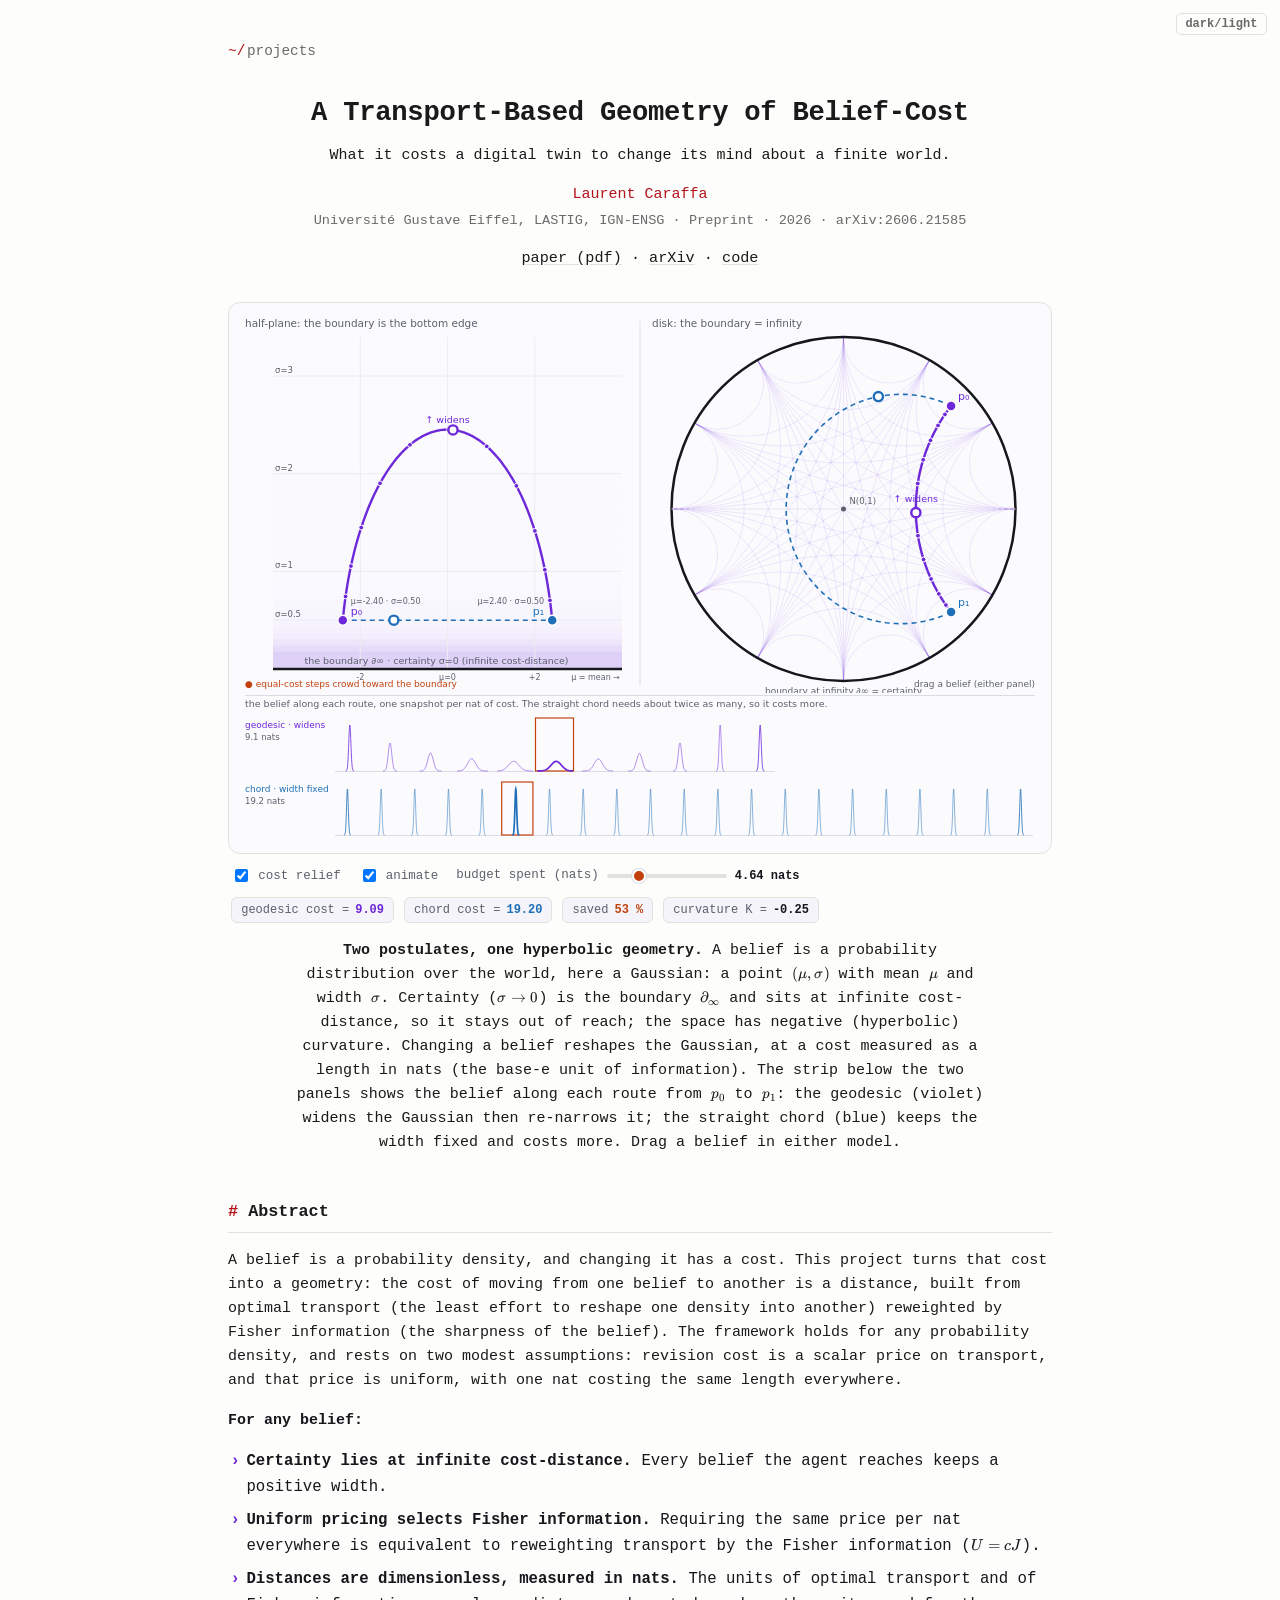
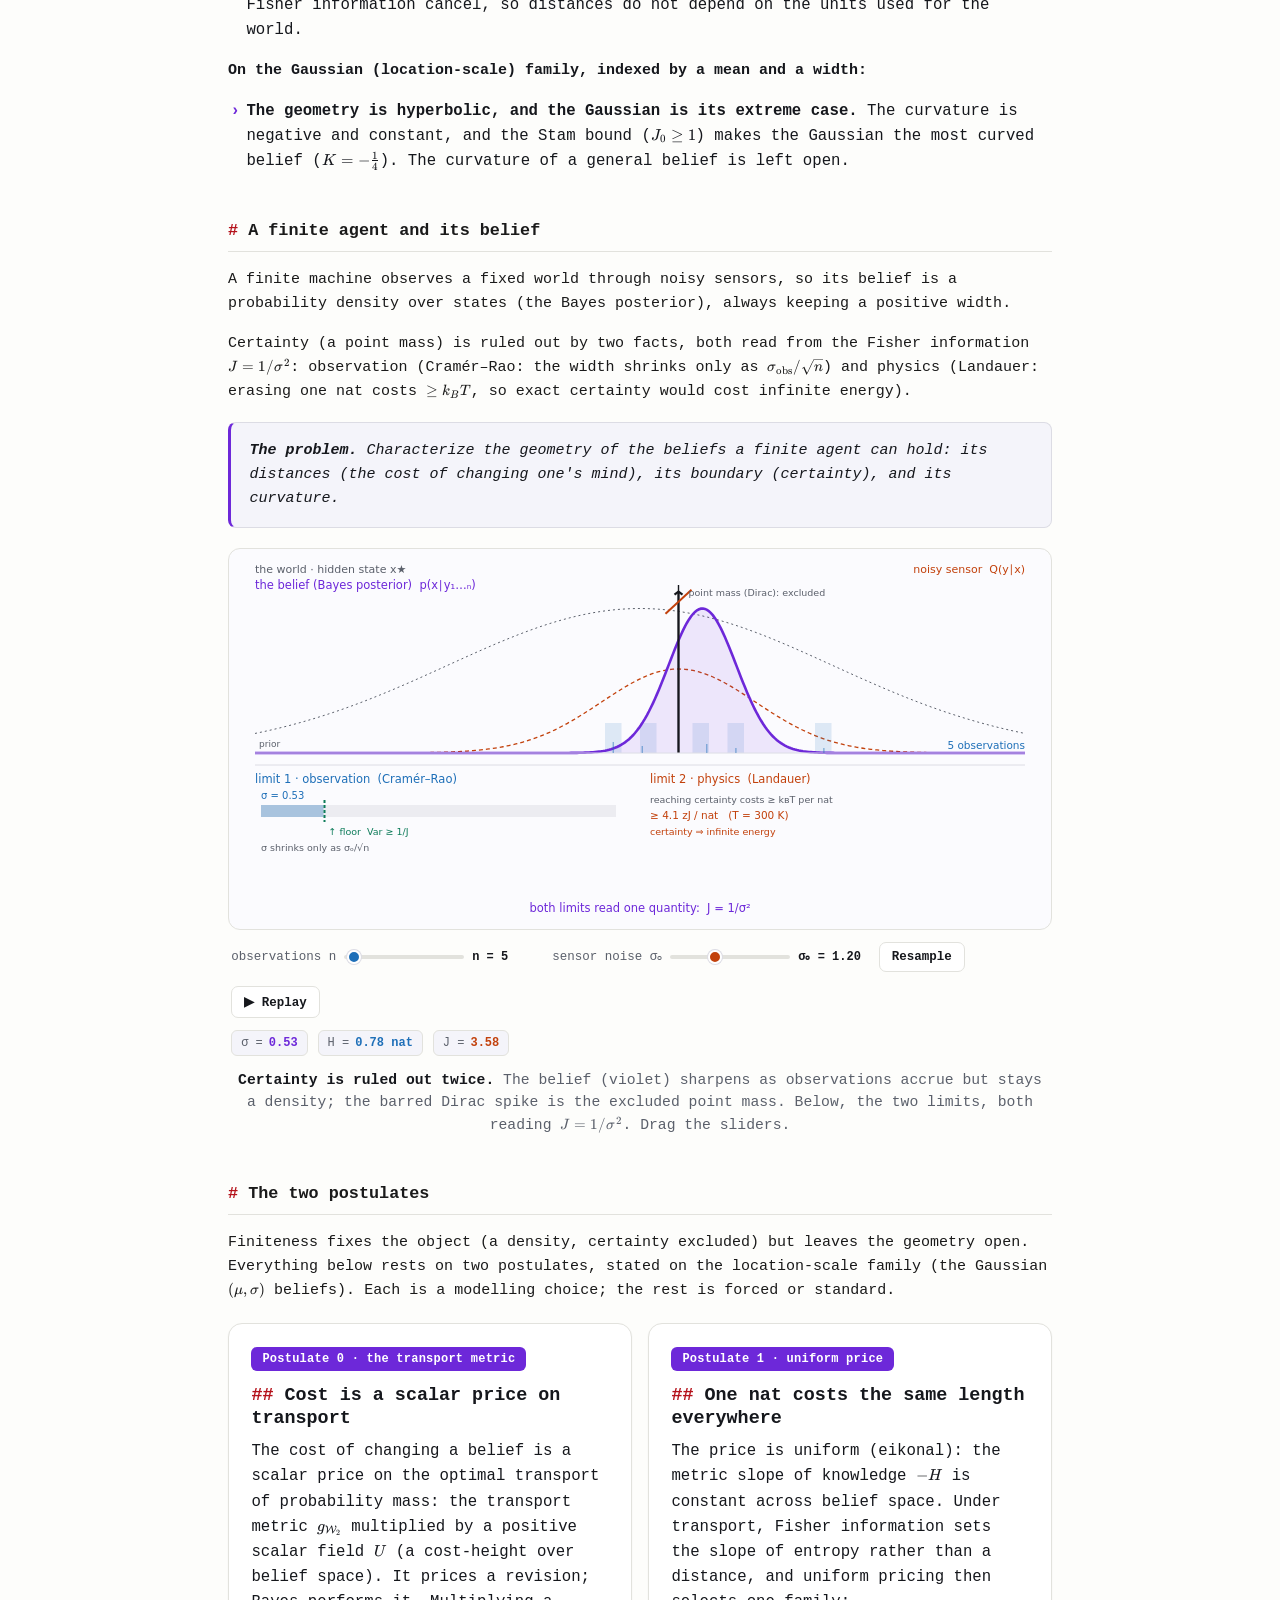
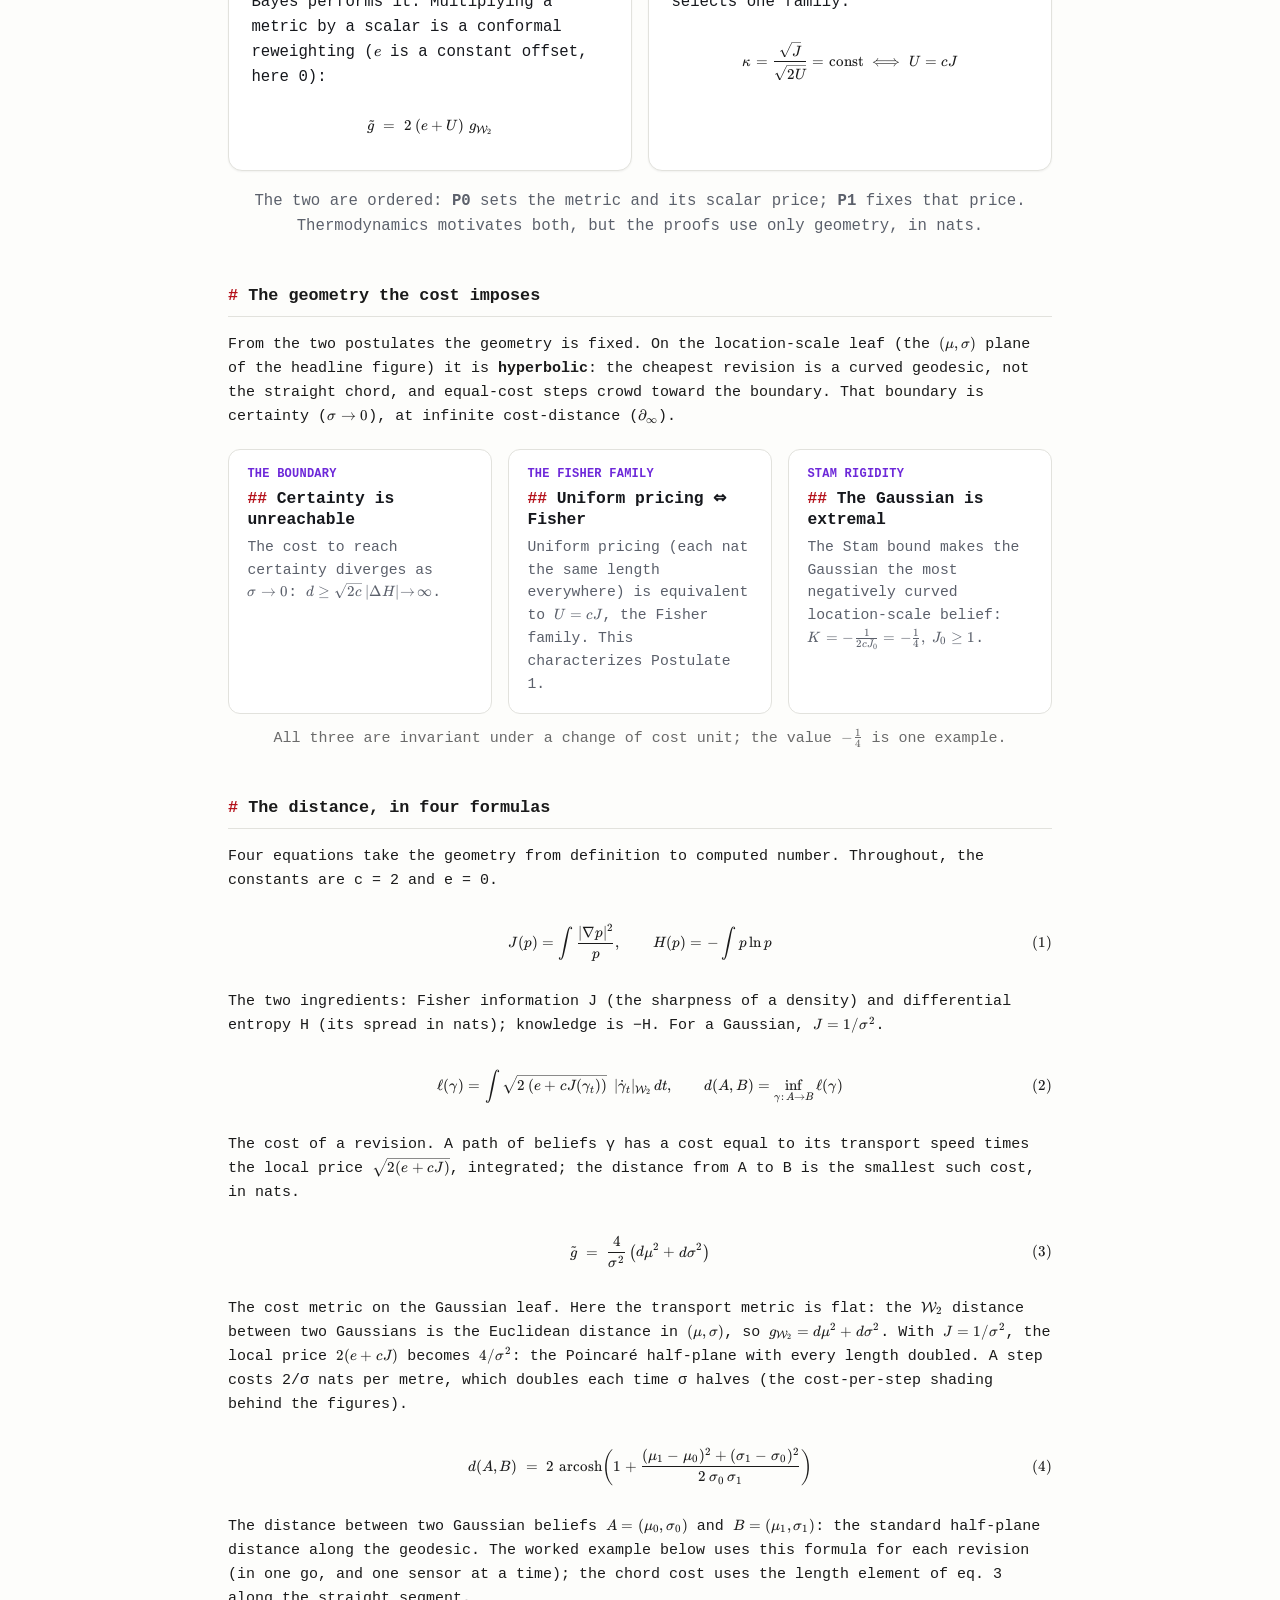
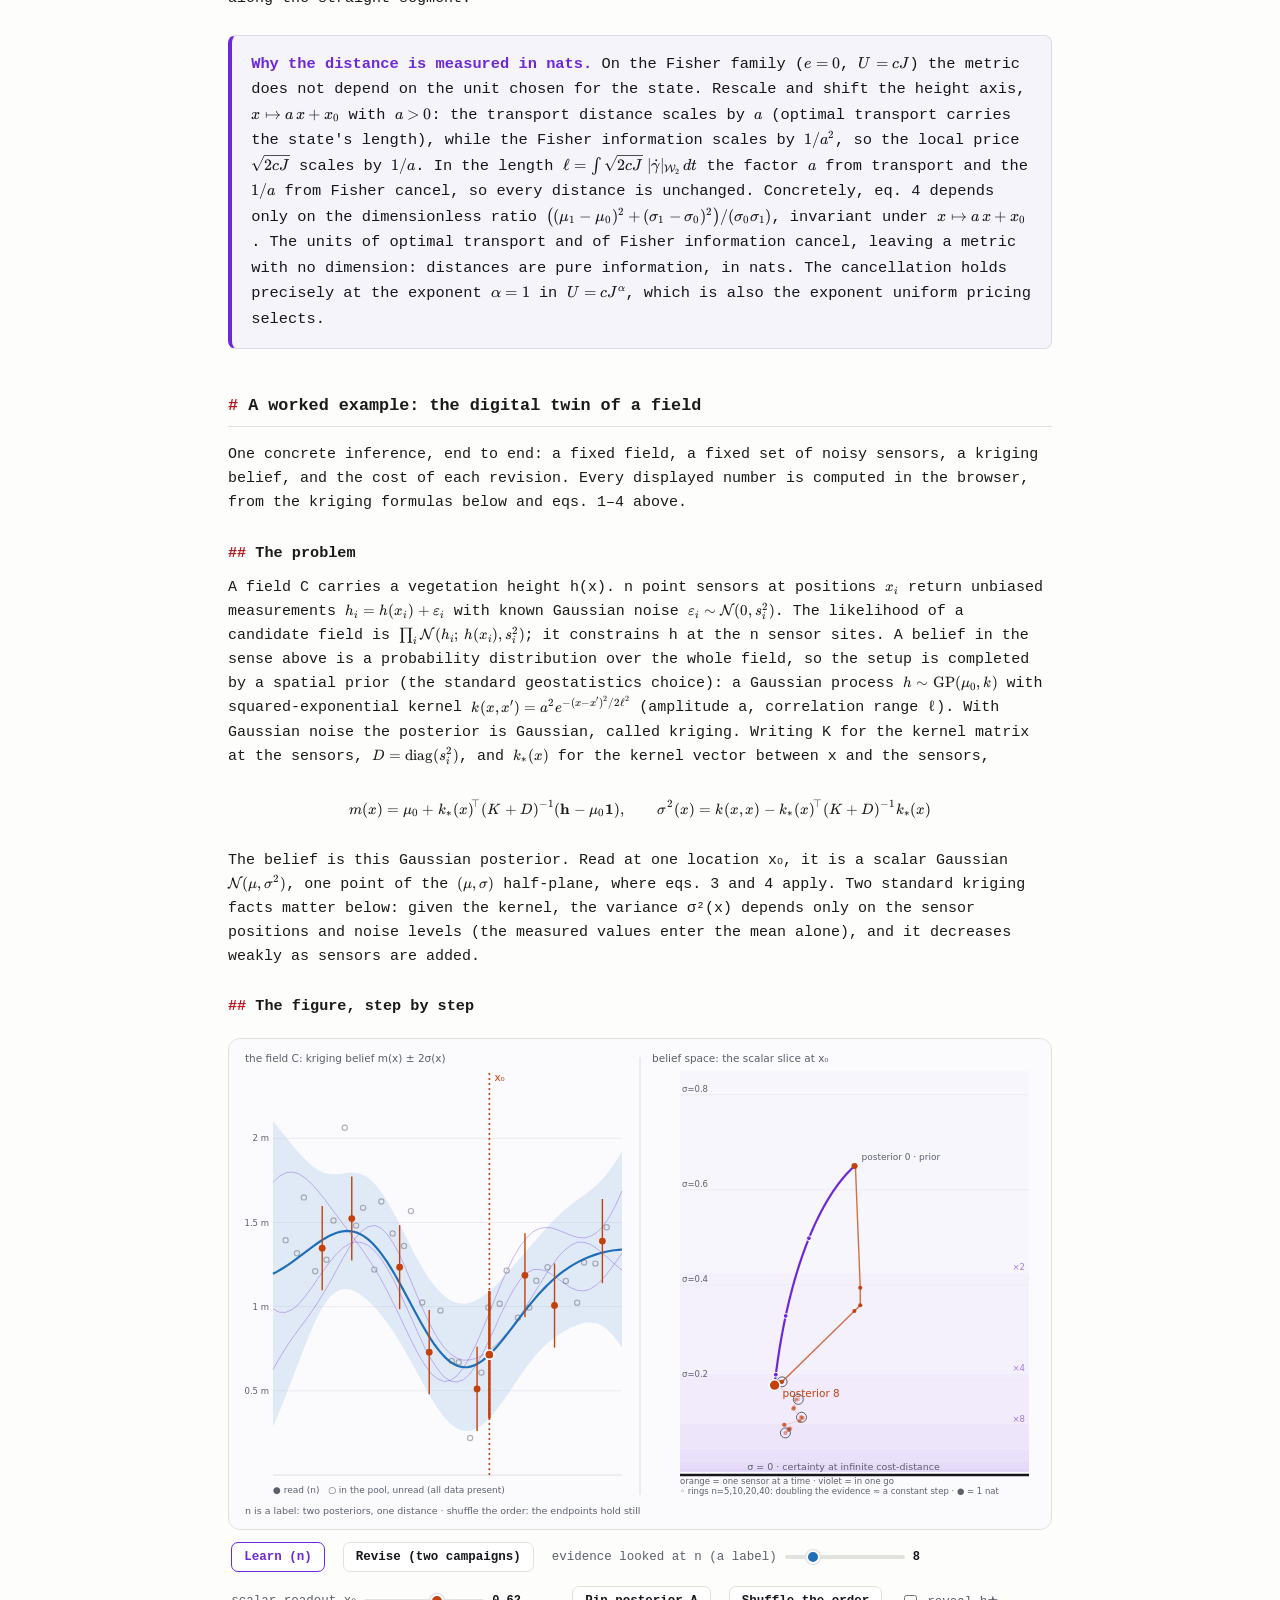
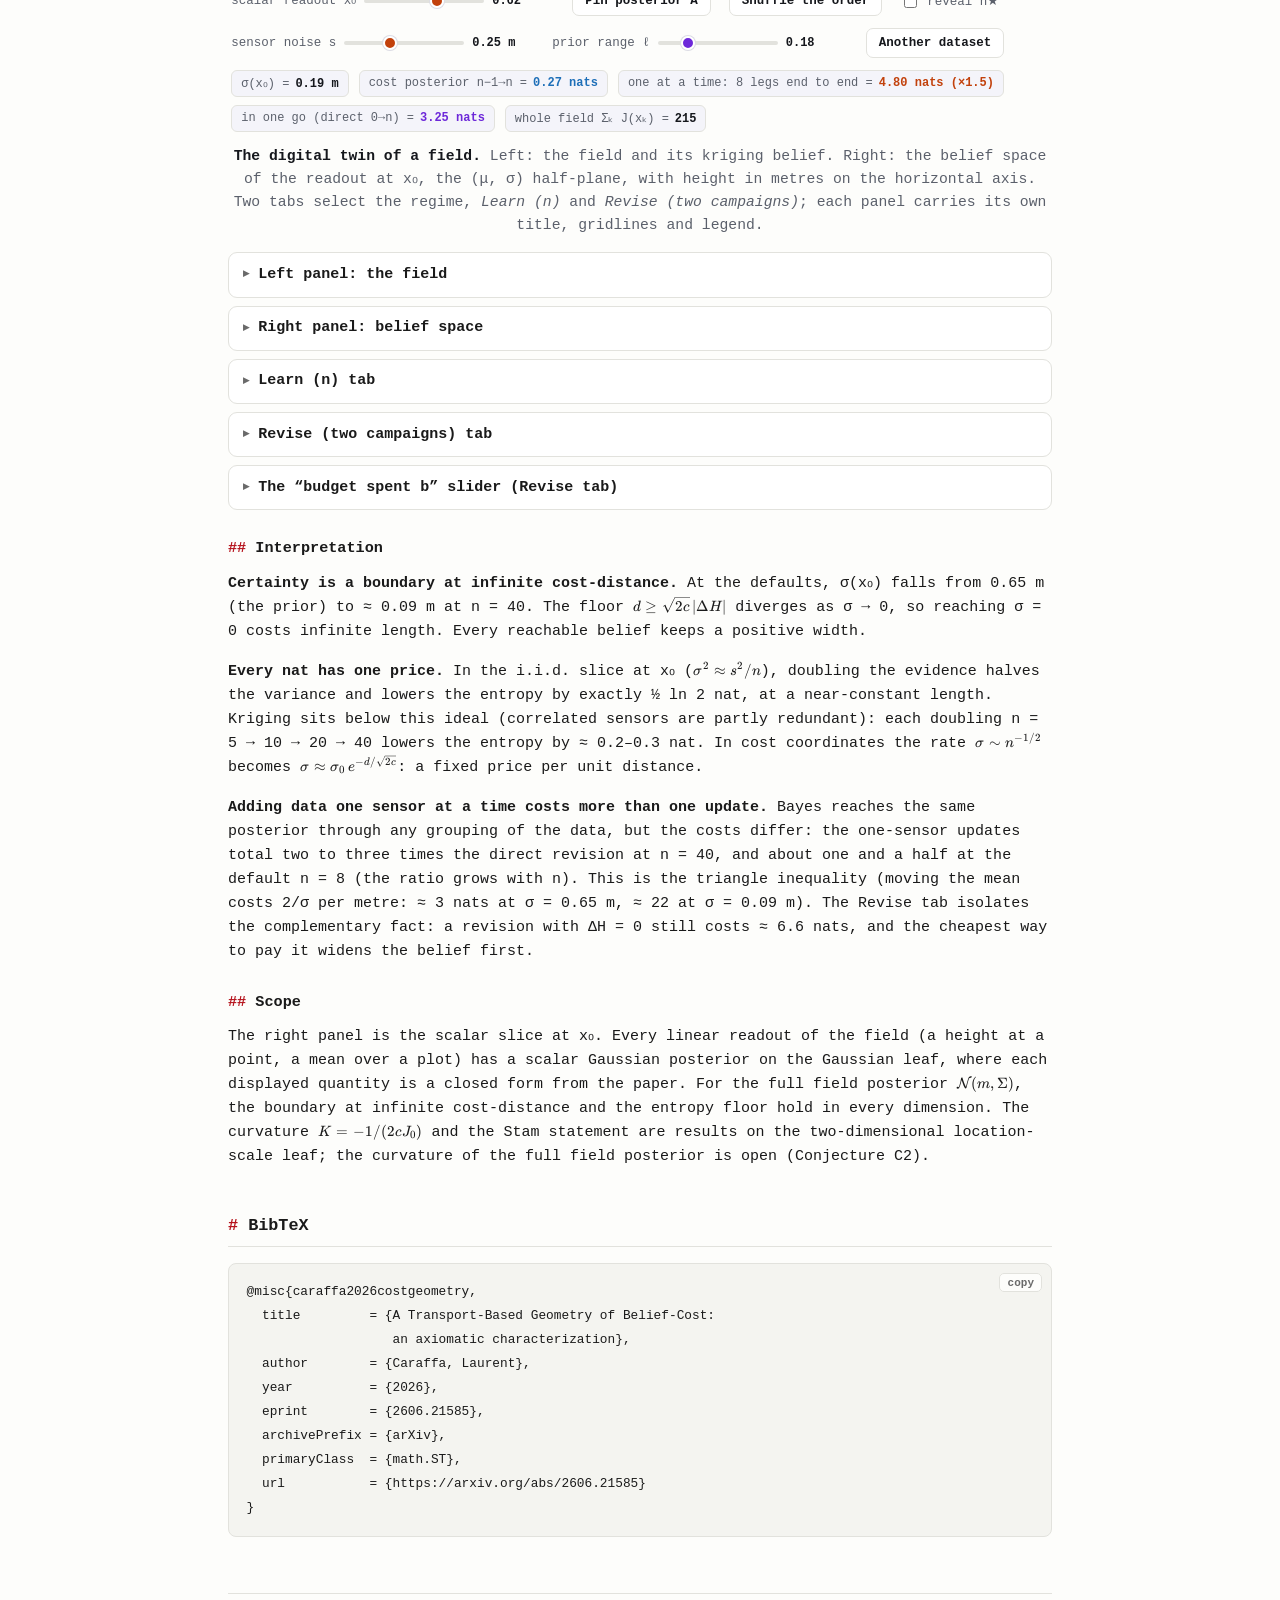
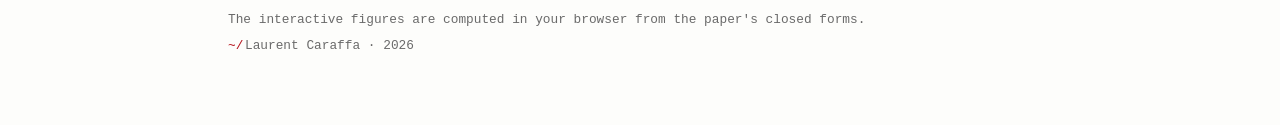
==== commit 8d192a4b: "update absract" ====
--- a/belief-cost-geometry/index.html
+++ b/belief-cost-geometry/index.html
@@ -77,24 +77,25 @@
       <p>A belief is a probability density, and changing it has a cost. This project turns that cost into a
         geometry: the cost of moving from one belief to another is a distance, built from optimal transport
         (the least effort to reshape one density into another) reweighted by Fisher information (the
-        sharpness of the belief). Two modest assumptions fix it: revision cost is a scalar price on
-        transport, and that price is uniform, with one nat costing the same length everywhere. On the
-        Gaussian beliefs, indexed by a mean and a width, the geometry is explicit, and four consequences
-        follow.</p>
+        sharpness of the belief). The framework holds for any probability density, and rests on two modest
+        assumptions: revision cost is a scalar price on transport, and that price is uniform, with one nat
+        costing the same length everywhere.</p>
+      <p class="abs-group">For any belief:</p>
       <ul class="abstract-list">
-        <li><b>Certainty lies at infinite cost-distance.</b> The cost diverges as
-          <span data-tex="\sigma\to0"></span>, so every belief the agent reaches keeps a positive
-          width.</li>
+        <li><b>Certainty lies at infinite cost-distance.</b> Every belief the agent reaches keeps a
+          positive width.</li>
         <li><b>Uniform pricing selects Fisher information.</b> Requiring the same price per nat everywhere
           is equivalent to reweighting transport by the Fisher information
           (<span data-tex="U=cJ"></span>).</li>
-        <li><b>The geometry is hyperbolic, and the Gaussian is its extreme case.</b> On the location-scale
-          family (a mean and a width) the curvature is negative and constant; the Stam bound
-          (<span data-tex="J_0\ge1"></span>) makes the Gaussian the most curved belief
-          (<span data-tex="K=-\tfrac14"></span>).</li>
-        <li><b>Distances are pure information, in nats.</b> The units of optimal transport and of Fisher
-          information cancel, so distances depend only on information content, the same in any units used
-          to measure the world.</li>
+        <li><b>Distances are dimensionless, measured in nats.</b> The units of optimal transport and of
+          Fisher information cancel, so distances do not depend on the units used for the world.</li>
+      </ul>
+      <p class="abs-group">On the Gaussian (location-scale) family, indexed by a mean and a width:</p>
+      <ul class="abstract-list">
+        <li><b>The geometry is hyperbolic, and the Gaussian is its extreme case.</b> The curvature is
+          negative and constant, and the Stam bound (<span data-tex="J_0\ge1"></span>) makes the Gaussian
+          the most curved belief (<span data-tex="K=-\tfrac14"></span>). The curvature of a general belief
+          is left open.</li>
       </ul>
     </section>
 
--- a/belief-cost-geometry/style.css
+++ b/belief-cost-geometry/style.css
@@ -148,6 +148,7 @@
 .abstract-list { list-style: none; padding: 0; margin: 1rem 0 0; }
 .abstract-list li { position: relative; padding-left: 1.15rem; margin: .55rem 0; font-size: .98rem; line-height: 1.6; color: var(--ink); text-align: left; }
 .abstract-list li::before { content: "\203A"; position: absolute; left: .15rem; color: var(--belief); font-weight: 700; }
+.abs-group { font-weight: 650; color: var(--ink); margin: 1rem 0 .1rem; }
 
 /* ---- card grids -------------------------------------------------------- */
 .cards { display: grid; grid-template-columns: 1fr 1fr; gap: 1rem; margin-top: 1.25rem; }
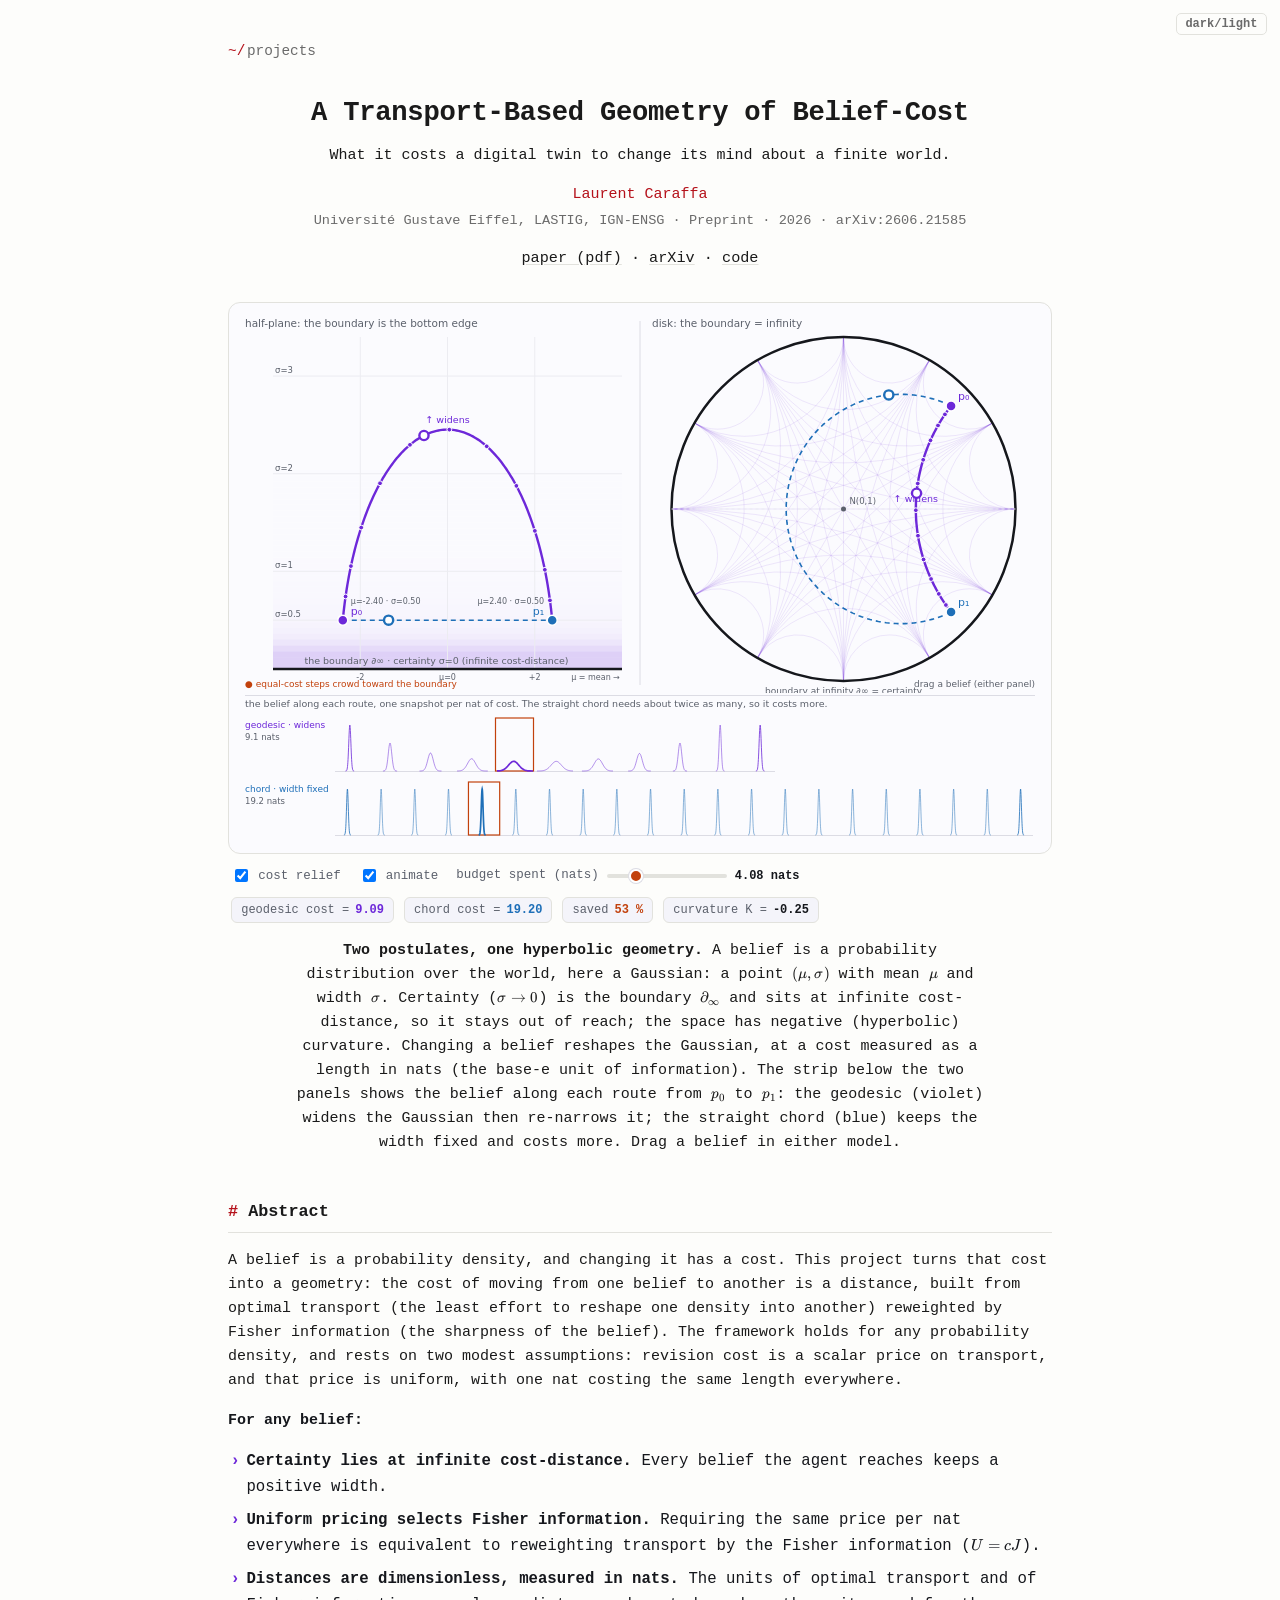
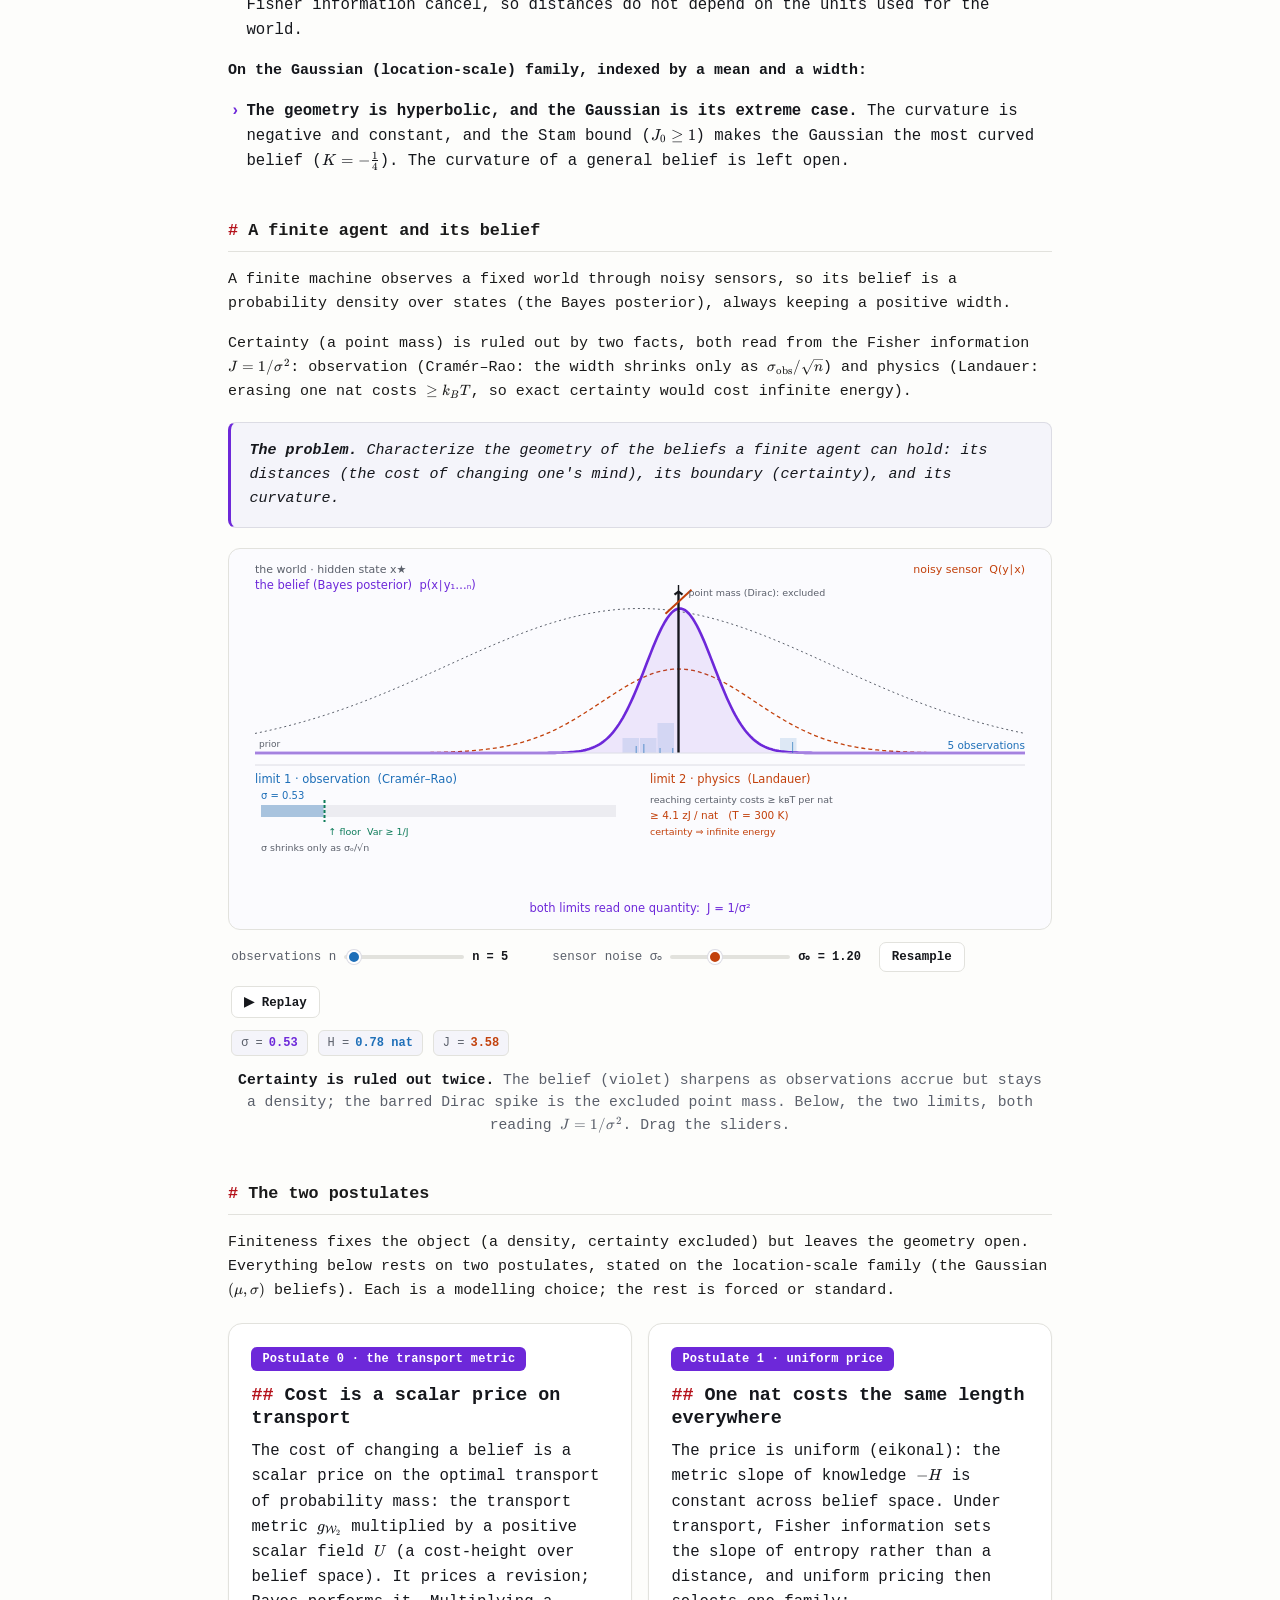
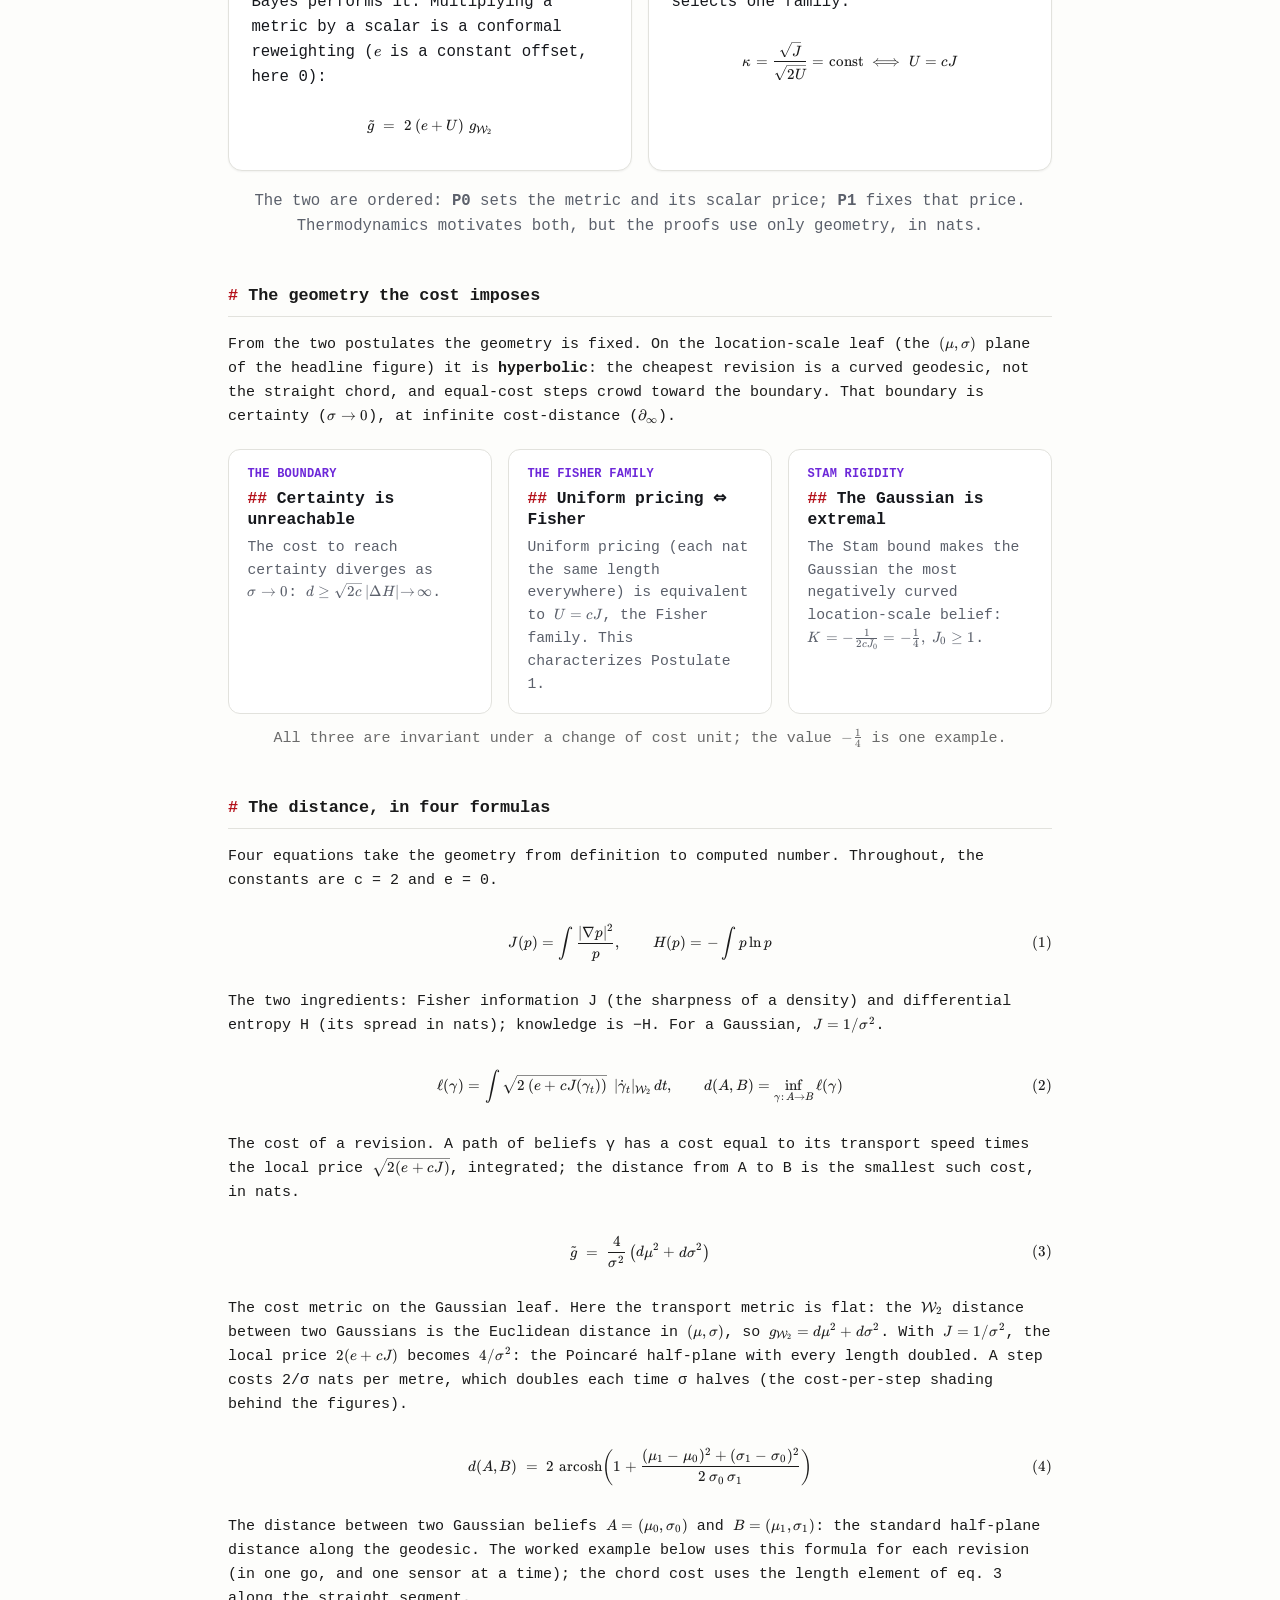
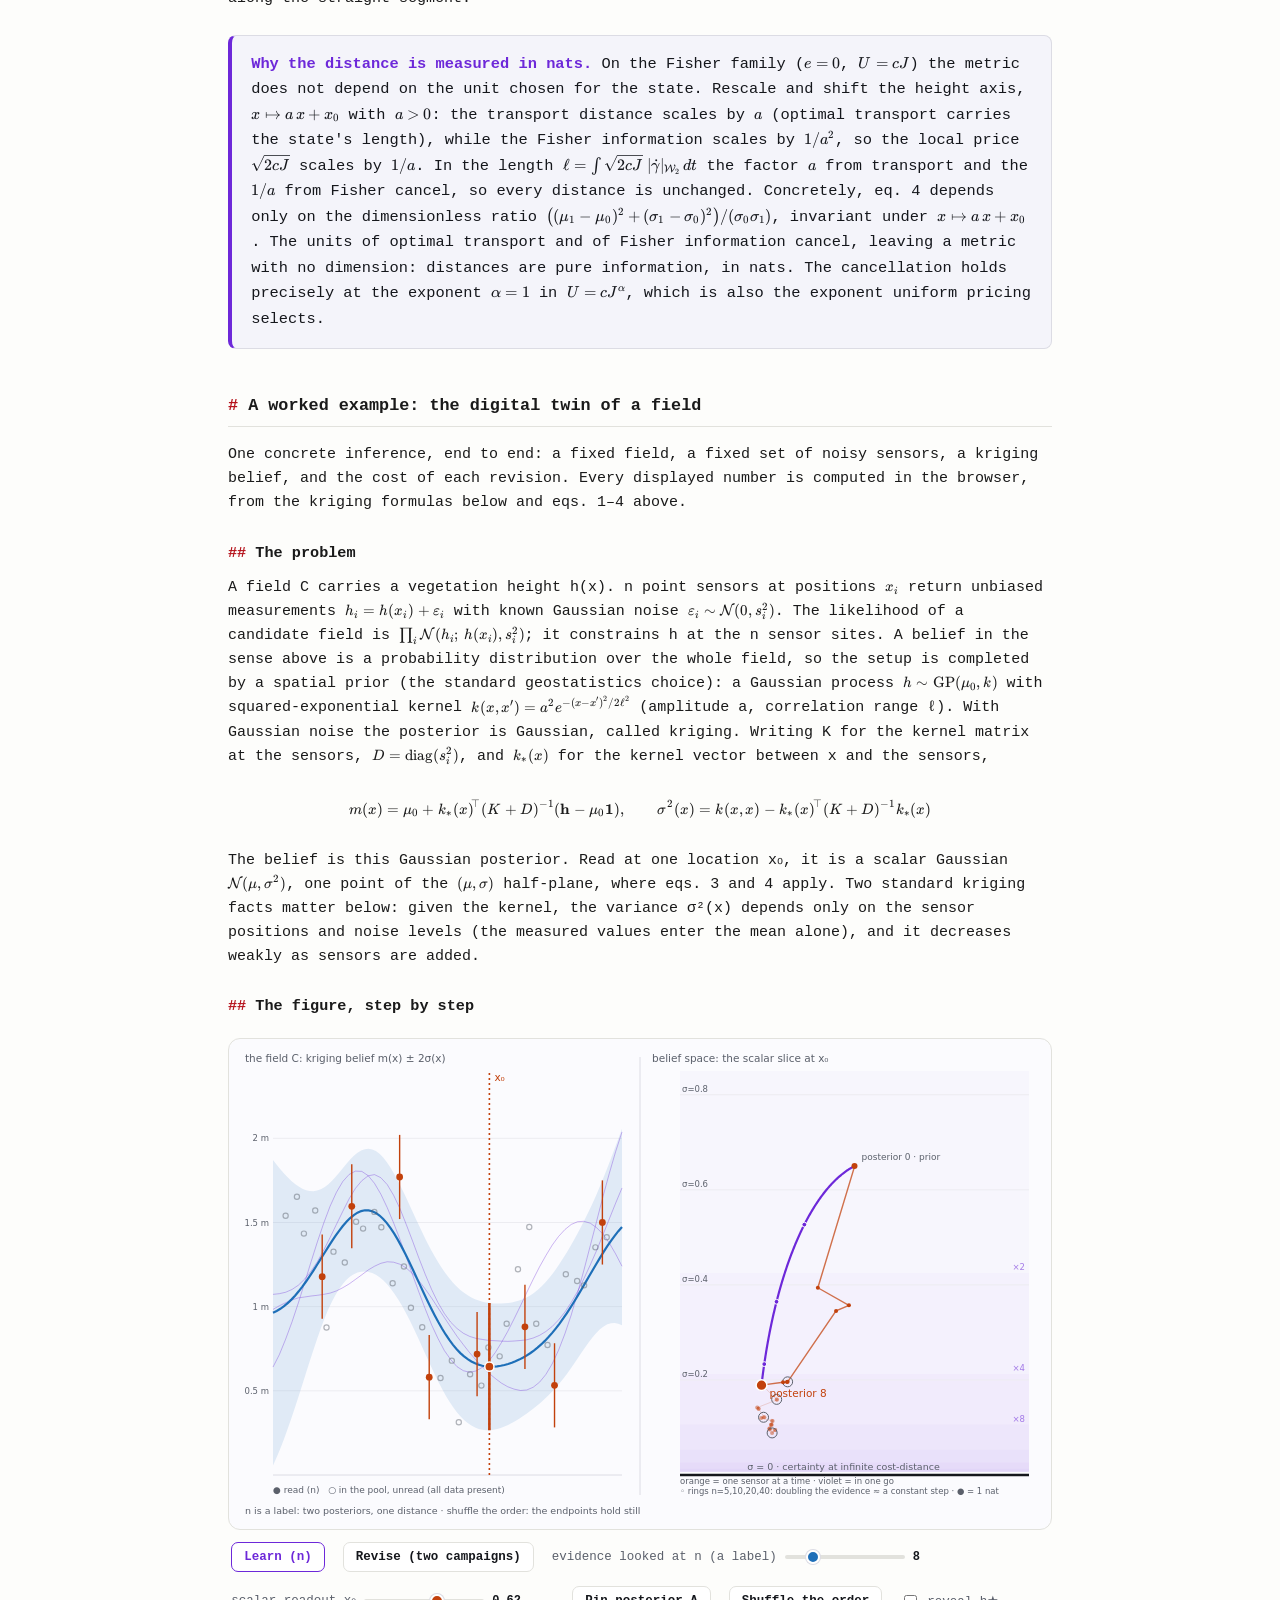
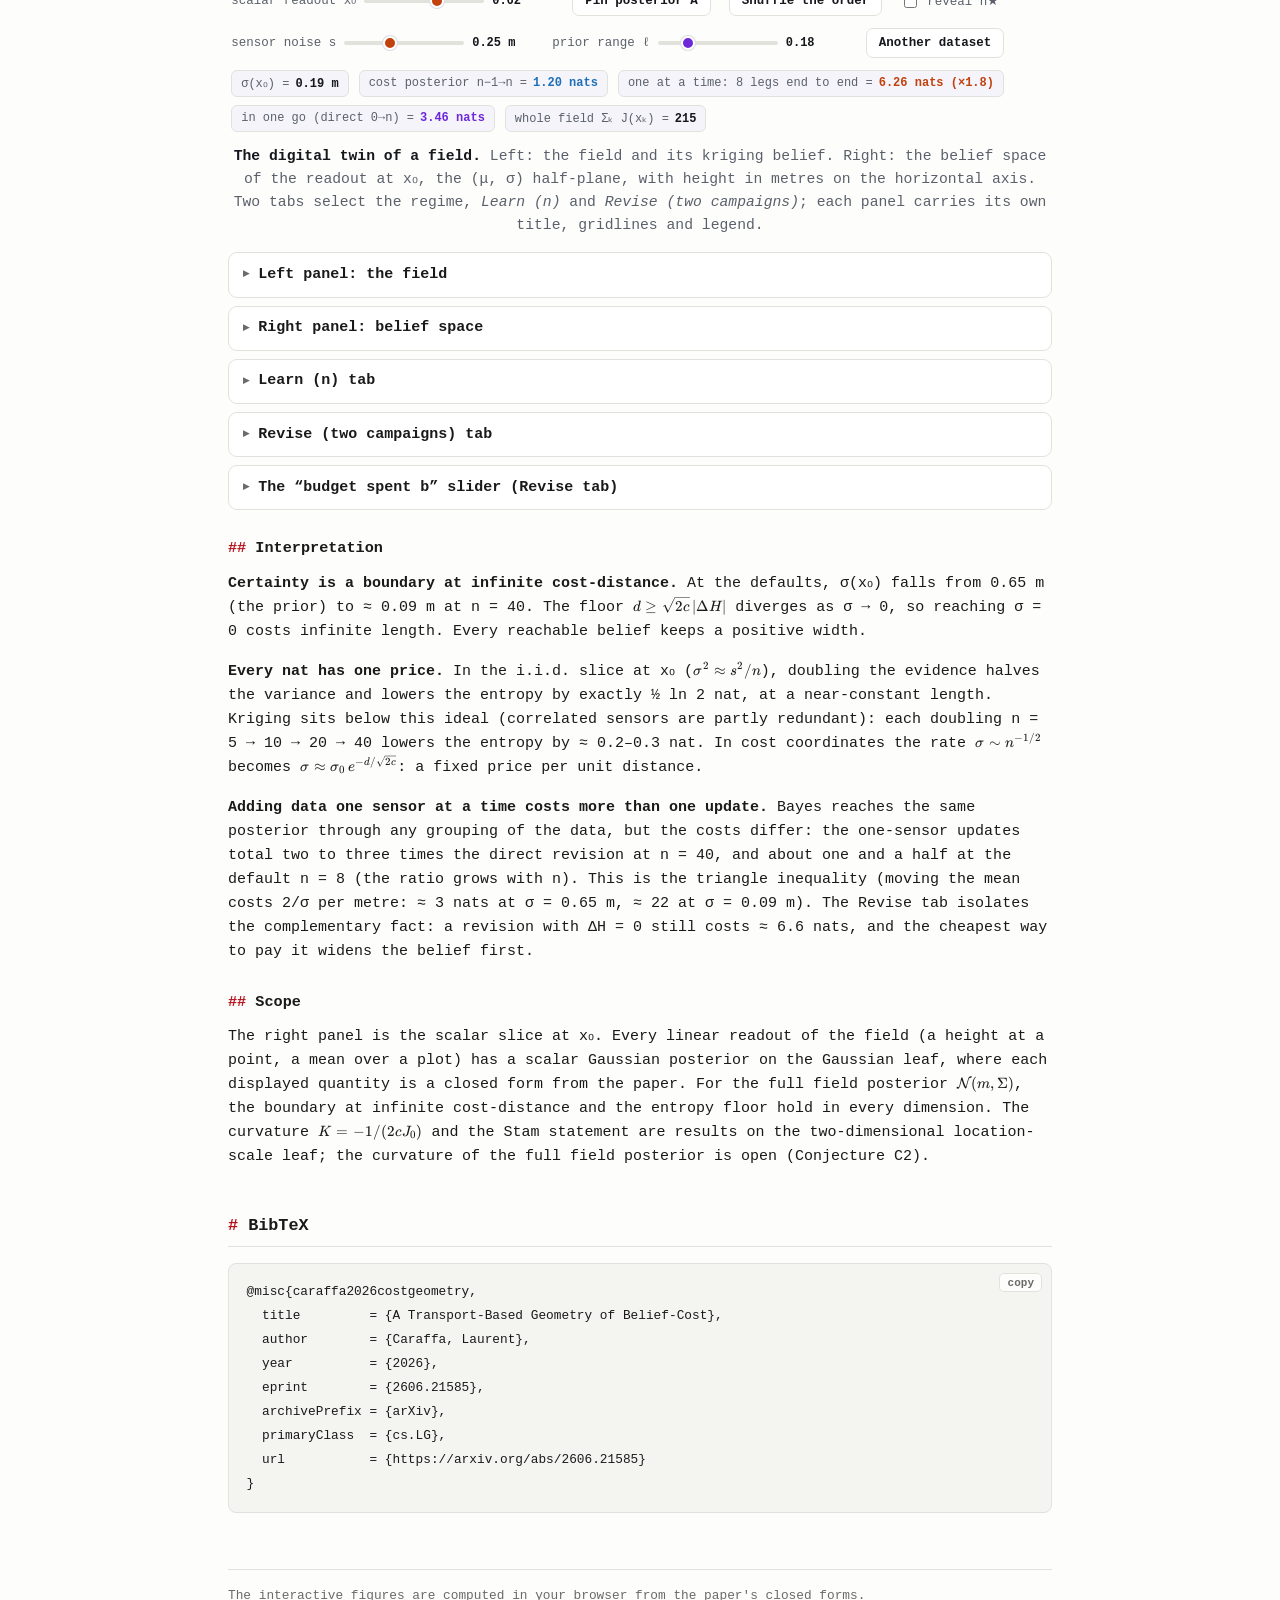
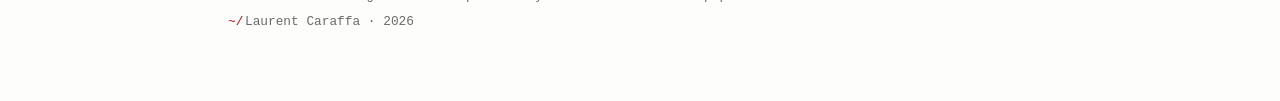
==== commit 5d20e66c: "fix bibtex" ====
--- a/belief-cost-geometry/index.html
+++ b/belief-cost-geometry/index.html
@@ -352,13 +352,12 @@
     <section>
       <h2>BibTeX</h2>
       <pre class="bibtex"><button class="copy" type="button" aria-label="copy bibtex">copy</button><code>@misc{caraffa2026costgeometry,
-  title         = {A Transport-Based Geometry of Belief-Cost:
-                   an axiomatic characterization},
+  title         = {A Transport-Based Geometry of Belief-Cost},
   author        = {Caraffa, Laurent},
   year          = {2026},
   eprint        = {2606.21585},
   archivePrefix = {arXiv},
-  primaryClass  = {math.ST},
+  primaryClass  = {cs.LG},
   url           = {https://arxiv.org/abs/2606.21585}
 }</code></pre>
     </section>
